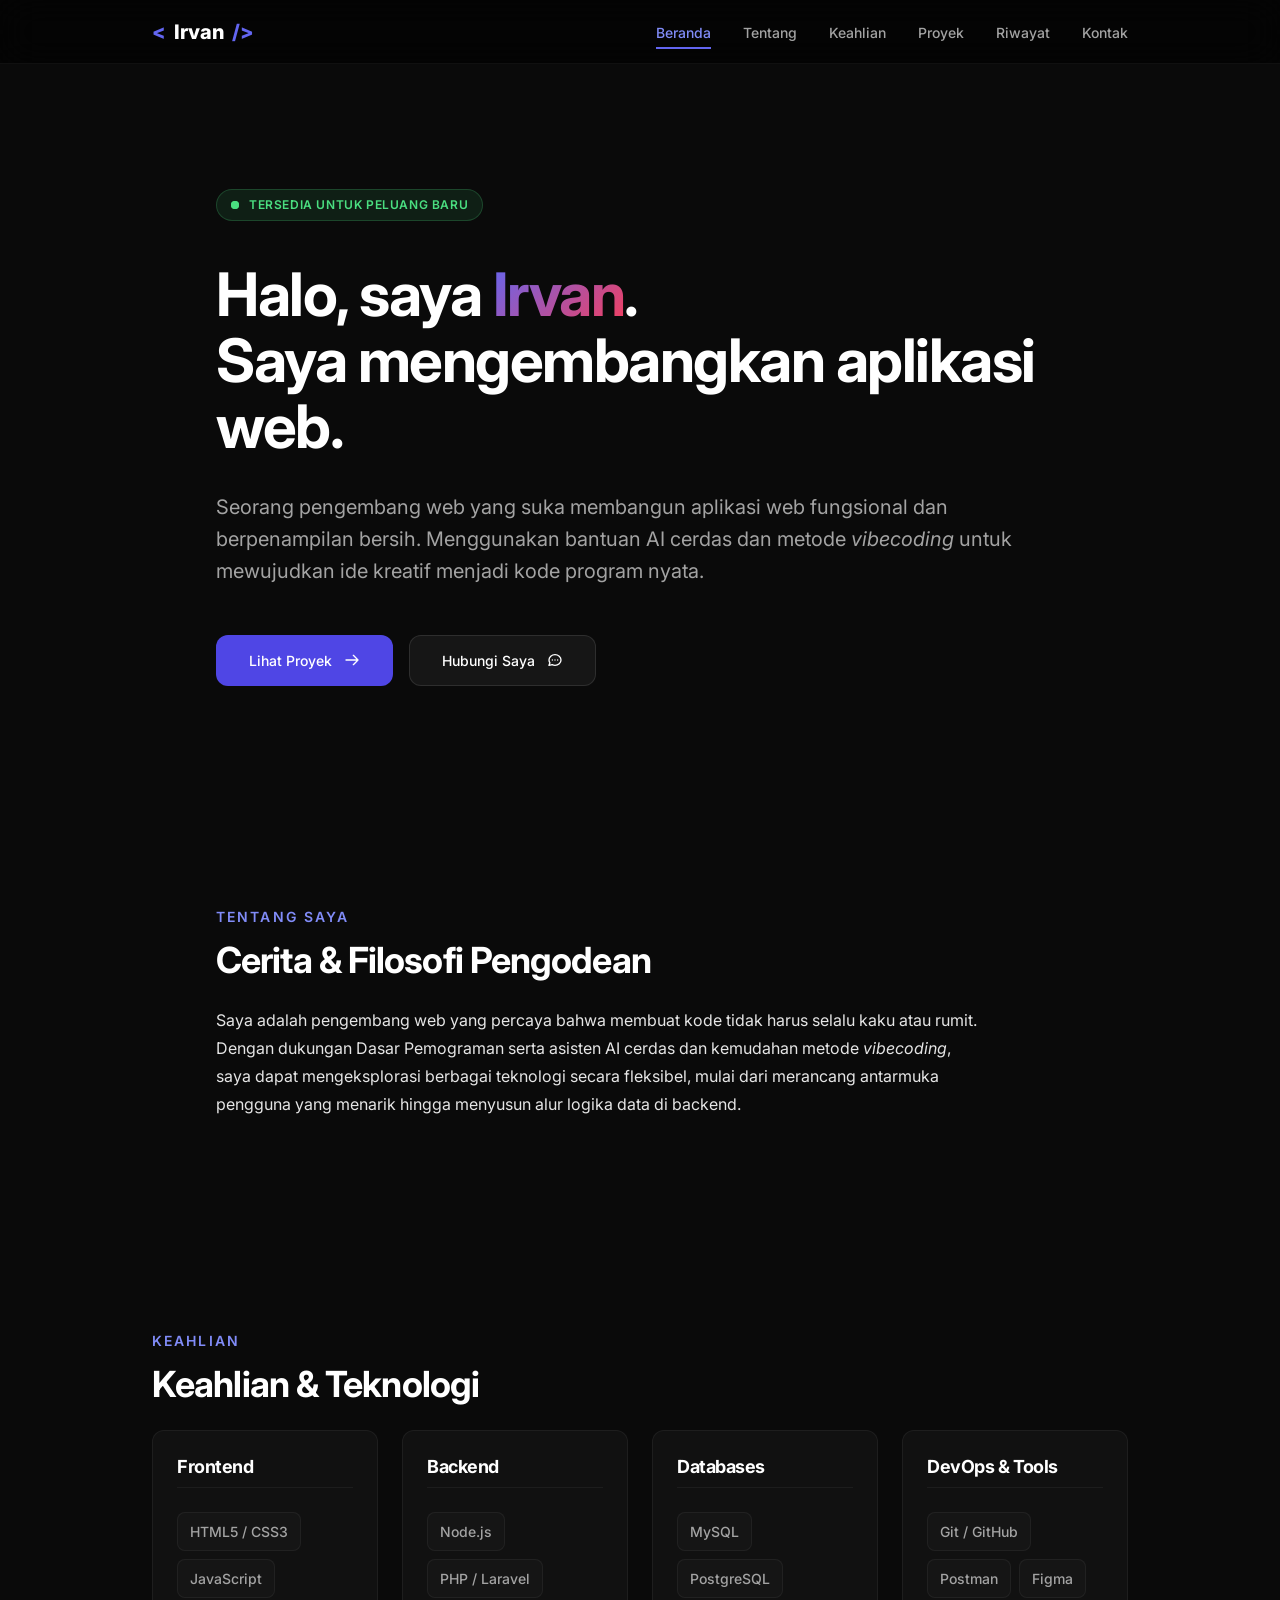
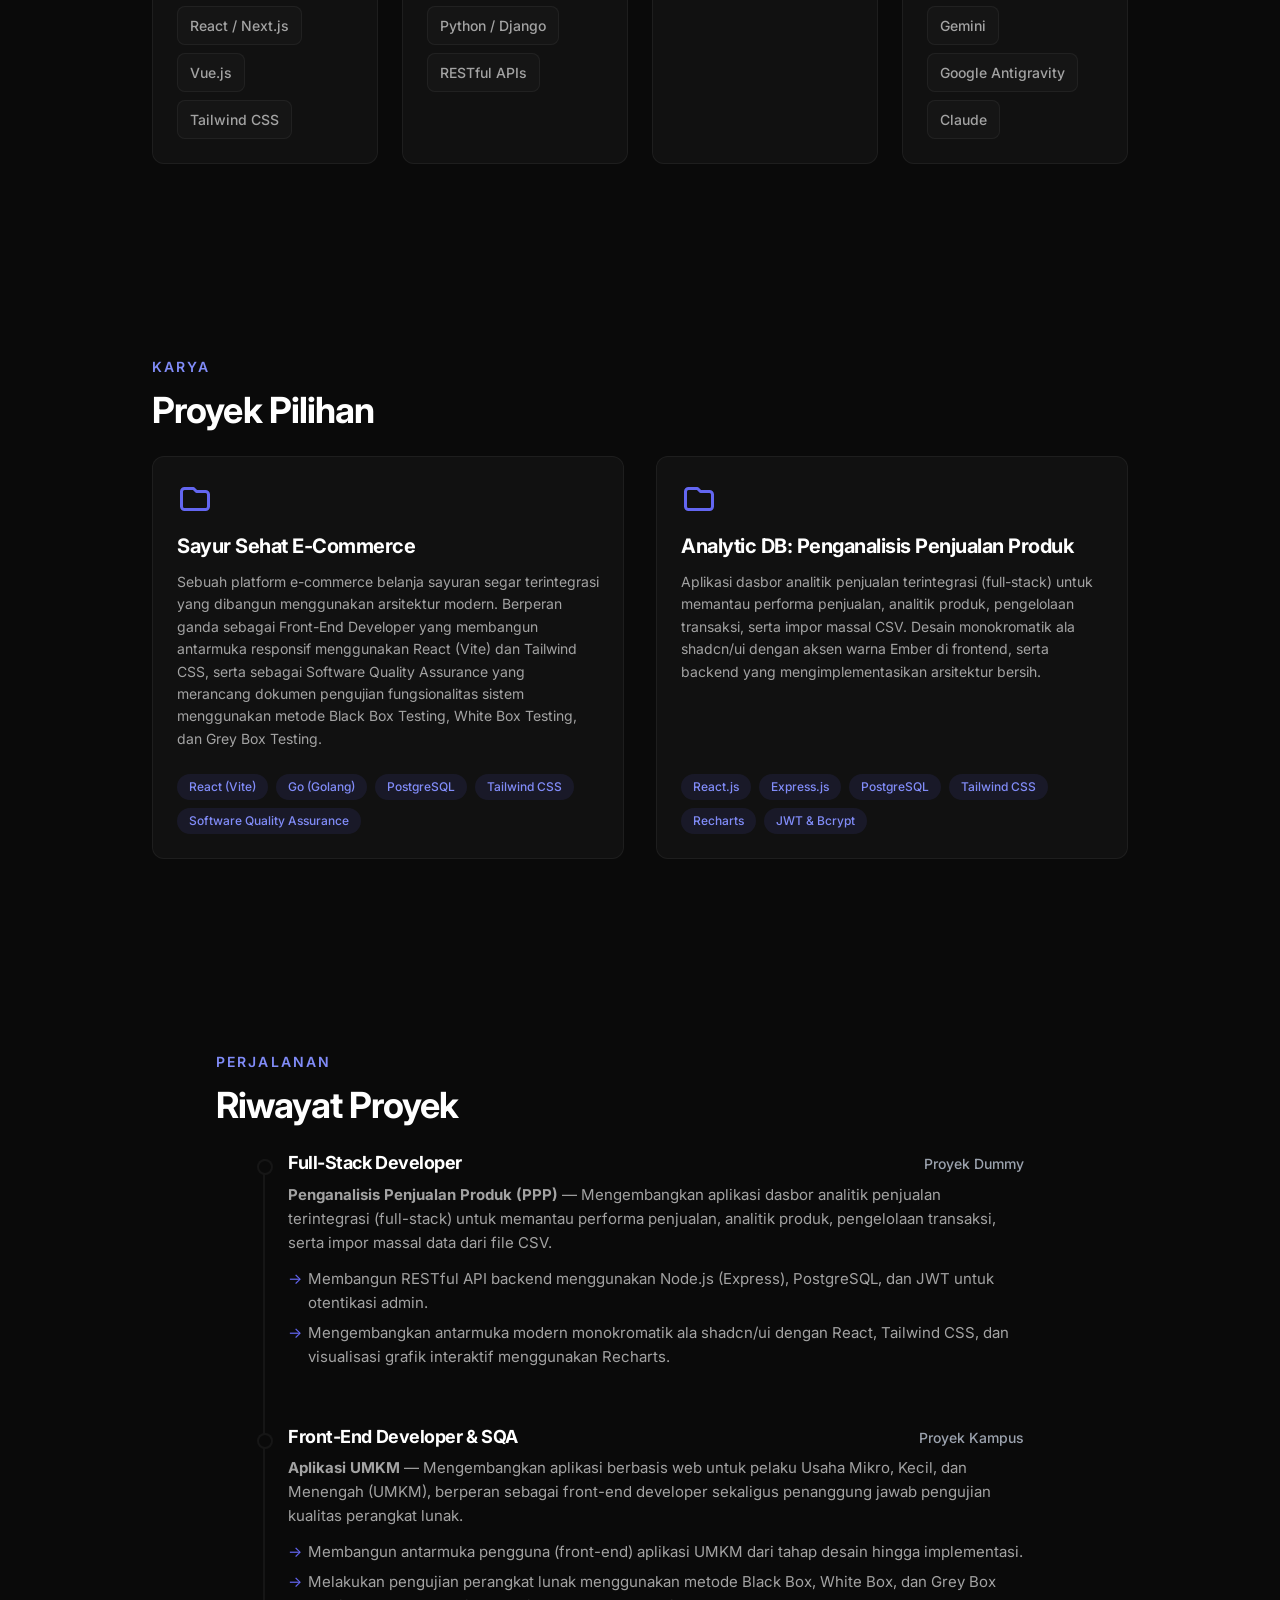
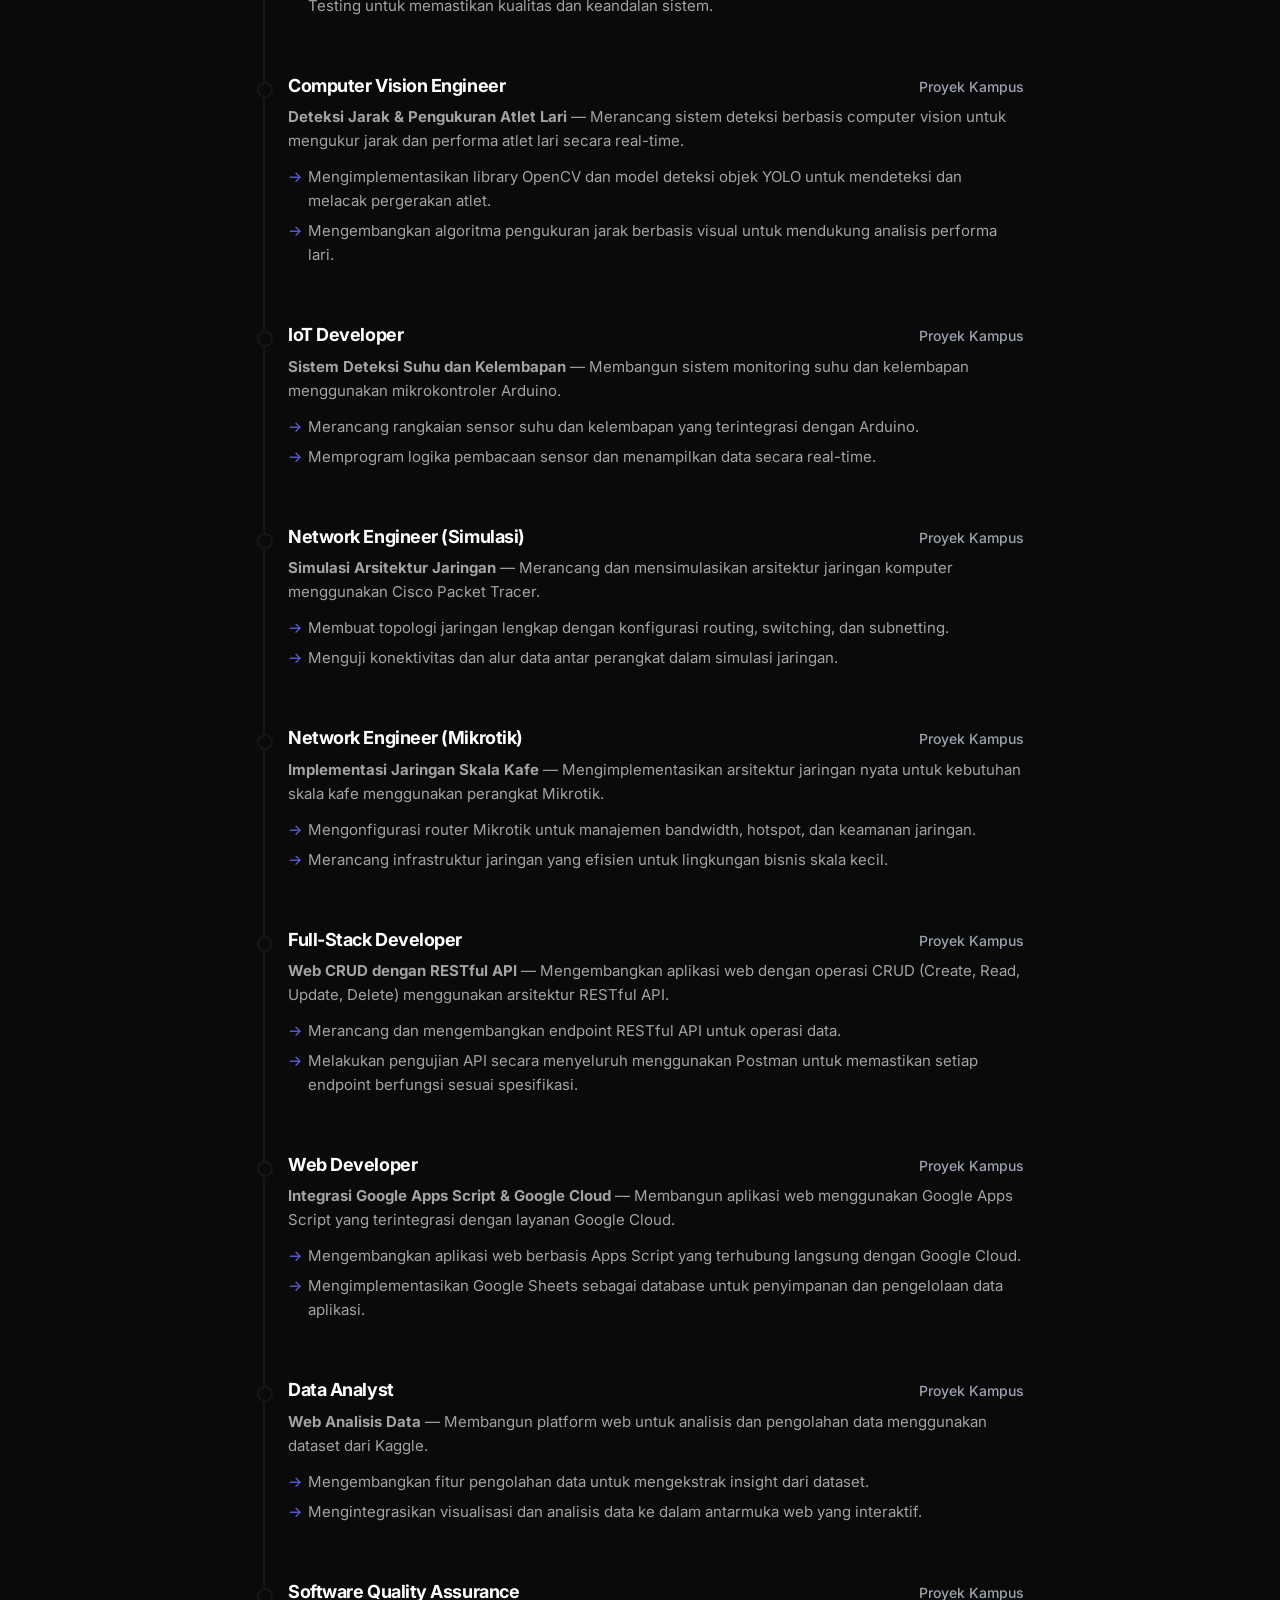
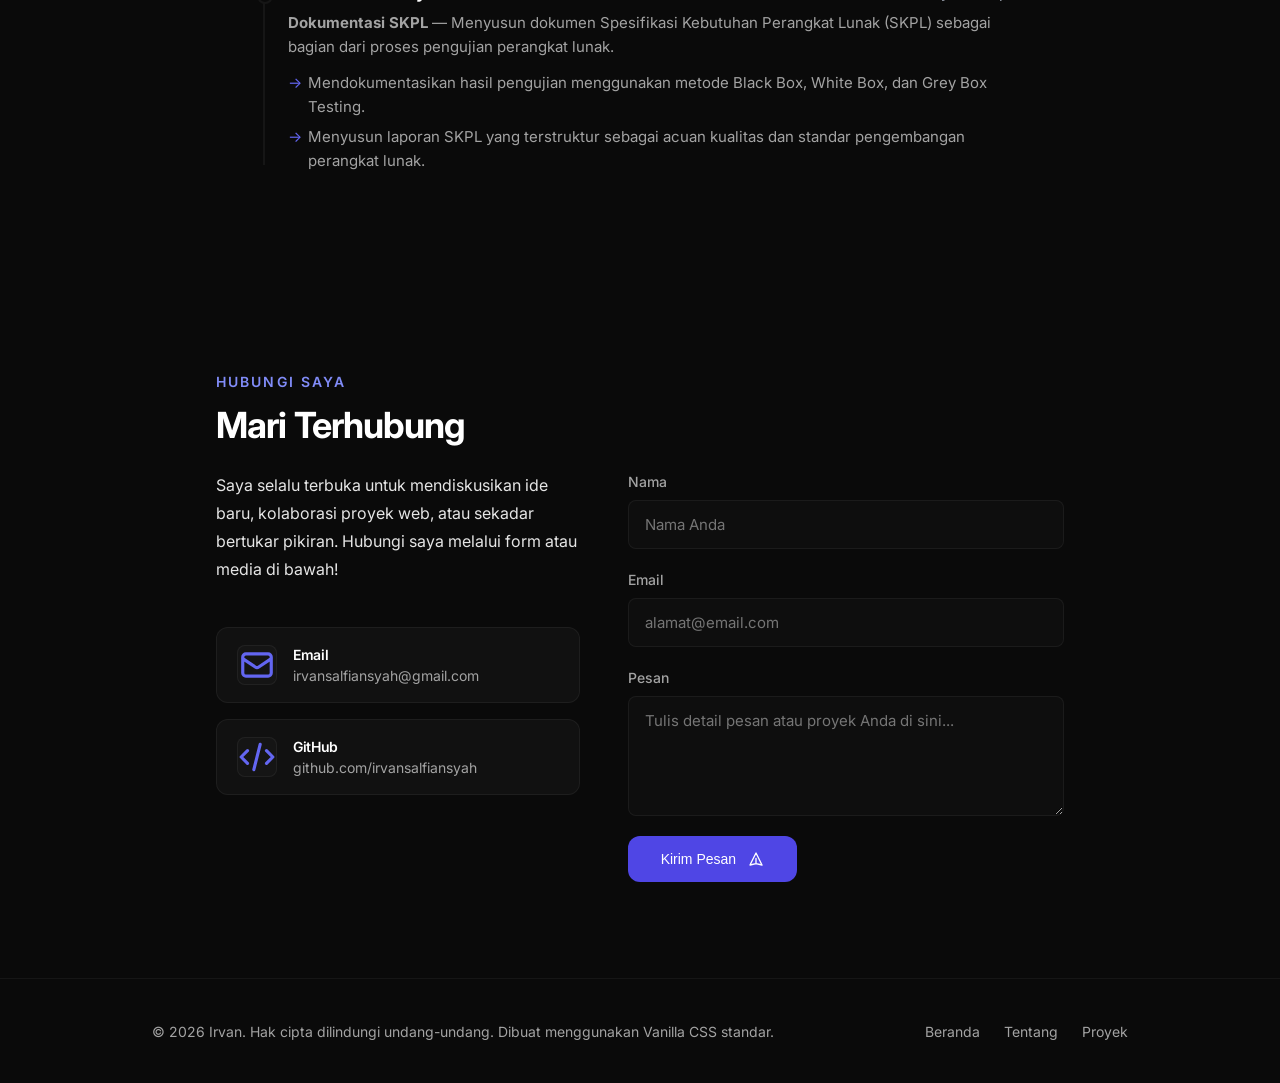
==== index.html @ 1f4003e5 "initial commit: Portofolio Web" ====
<!DOCTYPE html>
<html lang="id">

<head>
  <meta charset="UTF-8">
  <meta name="viewport" content="width=device-width, initial-scale=1.0">
  <meta name="description"
    content="Portofolio profesional Irvan, seorang pengembang web yang fokus membangun aplikasi web fungsional menggunakan asisten AI dan metode vibecoding.">
  <title>Irvan | Web Developer Portfolio</title>
  <link rel="stylesheet" href="style.css">
</head>

<body>

  <!-- Skip Link for Accessibility -->
  <a href="#main-content" class="skip-link">Skip to main content</a>

  <!-- Scroll Progress Indicator -->
  <div class="scroll-progress-container" aria-hidden="true">
    <div class="scroll-progress-bar" id="scroll-progress"></div>
  </div>

  <!-- Navigation Header -->
  <header>
    <nav class="nav-container">
      <a href="#hero" class="logo" aria-label="Irvan Portfolio Home">
        <span>&lt;</span>Irvan<span>/&gt;</span>
      </a>
      <button class="menu-toggle" id="menu-toggle" aria-label="Toggle menu" aria-expanded="false"
        aria-controls="nav-links">
        <svg viewBox="0 0 24 24" fill="none" stroke="currentColor">
          <path stroke-linecap="round" stroke-linejoin="round" stroke-width="2" d="M4 6h16M4 12h16M4 18h16" />
        </svg>
      </button>
      <ul class="nav-links" id="nav-links">
        <li><a href="#hero" class="active">Beranda</a></li>
        <li><a href="#about">Tentang</a></li>
        <li><a href="#skills">Keahlian</a></li>
        <li><a href="#projects">Proyek</a></li>
        <li><a href="#experience">Riwayat</a></li>
        <li><a href="#contact">Kontak</a></li>
      </ul>
    </nav>
  </header>

  <!-- Main Content Area -->
  <main id="main-content">

    <!-- Hero Section -->
    <section id="hero" class="container max-w-4xl">
      <div class="hero-content">
        <div class="status-badge" aria-label="Status: Tersedia Berkolaborasi">
          <span class="status-dot-container">
            <span class="status-dot-ping"></span>
            <span class="status-dot"></span>
          </span>
          Tersedia untuk peluang baru
        </div>
        <h1 class="hero-title">
          Halo, saya <span class="text-gradient">Irvan</span>.<br>Saya mengembangkan aplikasi web.
        </h1>
        <p class="lead">
          Seorang pengembang web yang suka membangun aplikasi web fungsional dan berpenampilan bersih. Menggunakan
          bantuan AI cerdas dan metode <em>vibecoding</em> untuk mewujudkan ide kreatif menjadi kode program nyata.
        </p>
        <div class="hero-actions">
          <a href="#projects" class="btn btn-primary">
            Lihat Proyek
            <svg viewBox="0 0 24 24" fill="none" stroke="currentColor">
              <path stroke-linecap="round" stroke-linejoin="round" stroke-width="2" d="M14 5l7 7m0 0l-7 7m7-7H3" />
            </svg>
          </a>
          <a href="#contact" class="btn btn-secondary">
            Hubungi Saya
            <svg viewBox="0 0 24 24" fill="none" stroke="currentColor">
              <path stroke-linecap="round" stroke-linejoin="round" stroke-width="2"
                d="M8 12h.01M12 12h.01M16 12h.01M21 12c0 4.418-4.03 8-9 8a9.863 9.863 0 01-4.255-.949L3 20l1.395-3.72C3.512 15.042 3 13.574 3 12c0-4.418 4.03-8 9-8s9 3.582 9 8z" />
            </svg>
          </a>
        </div>
      </div>
    </section>

    <!-- About Section -->
    <section id="about" class="container max-w-4xl">
      <span class="section-label">Tentang Saya</span>
      <h2>Cerita & Filosofi Pengodean</h2>
      <div class="about-text max-w-3xl">
        <p class="body-text">
          Saya adalah pengembang web yang percaya bahwa membuat kode tidak harus selalu kaku atau rumit. Dengan dukungan
          Dasar Pemograman serta asisten AI cerdas dan kemudahan metode <em>vibecoding</em>, saya dapat mengeksplorasi
          berbagai teknologi
          secara fleksibel, mulai dari merancang antarmuka pengguna yang menarik hingga menyusun alur logika data di
          backend.
        </p>
      </div>
    </section>

    <!-- Skills Section -->
    <section id="skills" class="container max-w-5xl">
      <span class="section-label">Keahlian</span>
      <h2>Keahlian & Teknologi</h2>
      <div class="grid-4">

        <!-- Frontend -->
        <div class="card skill-category">
          <h3>Frontend</h3>
          <div class="skill-list">
            <span class="skill-tag">HTML5 / CSS3</span>
            <span class="skill-tag">JavaScript</span>
            <span class="skill-tag">React / Next.js</span>
            <span class="skill-tag">Vue.js</span>
            <span class="skill-tag">Tailwind CSS</span>
          </div>
        </div>

        <!-- Backend -->
        <div class="card skill-category">
          <h3>Backend</h3>
          <div class="skill-list">
            <span class="skill-tag">Node.js</span>
            <span class="skill-tag">PHP / Laravel</span>
            <span class="skill-tag">Python / Django</span>
            <span class="skill-tag">RESTful APIs</span>
          </div>
        </div>

        <!-- Databases & Services -->
        <div class="card skill-category">
          <h3>Databases</h3>
          <div class="skill-list">
            <span class="skill-tag">MySQL</span>
            <span class="skill-tag">PostgreSQL</span>
          </div>
        </div>

        <!-- Workflow & Infrastructure -->
        <div class="card skill-category">
          <h3>DevOps & Tools</h3>
          <div class="skill-list">
            <span class="skill-tag">Git / GitHub</span>
            <span class="skill-tag">Postman</span>
            <span class="skill-tag">Figma</span>
            <span class="skill-tag">Gemini</span>
            <span class="skill-tag">Google Antigravity</span>
            <span class="skill-tag">Claude</span>
          </div>
        </div>

      </div>
    </section>

    <!-- Projects Section -->
    <section id="projects" class="container max-w-5xl">
      <span class="section-label">Karya</span>
      <h2>Proyek Pilihan</h2>
      <div class="grid-2">

        <!-- Project 1 -->
        <div class="card project-card">
          <div>
            <div class="project-header">
              <svg class="project-folder" viewBox="0 0 24 24" fill="none" stroke="currentColor">
                <path stroke-linecap="round" stroke-linejoin="round" stroke-width="2"
                  d="M3 7v10a2 2 0 002 2h14a2 2 0 002-2V9a2 2 0 00-2-2h-6l-2-2H5a2 2 0 00-2 2z" />
              </svg>
              <div class="project-links">
                <a href="https://github.com" target="_blank" rel="noopener noreferrer"
                  aria-label="Sayur Sehat GitHub Repository" class="project-link-icon">
                  <svg viewBox="0 0 24 24" fill="none" stroke="currentColor">
                    <path stroke-linecap="round" stroke-linejoin="round" stroke-width="2"
                      d="M10 20l4-16m4 4l4 4-4 4M6 16l-4-4 4-4" />
                  </svg>
                </a>
              </div>
            </div>
            <h3 class="project-title">Sayur Sehat E-Commerce</h3>
            <p class="project-desc">
              Sebuah platform e-commerce belanja sayuran segar terintegrasi yang dibangun menggunakan arsitektur modern.
              Berperan ganda sebagai Front-End Developer yang membangun antarmuka responsif menggunakan React (Vite) dan
              Tailwind CSS, serta sebagai Software Quality Assurance yang merancang dokumen pengujian
              fungsionalitas sistem menggunakan metode Black Box Testing, White Box Testing, dan Grey Box Testing.
            </p>
          </div>
          <div class="project-tags">
            <span class="tag">React (Vite)</span>
            <span class="tag">Go (Golang)</span>
            <span class="tag">PostgreSQL</span>
            <span class="tag">Tailwind CSS</span>
            <span class="tag">Software Quality Assurance</span>
          </div>
        </div>

        <!-- Project 2 -->
        <div class="card project-card">
          <div>
            <div class="project-header">
              <svg class="project-folder" viewBox="0 0 24 24" fill="none" stroke="currentColor">
                <path stroke-linecap="round" stroke-linejoin="round" stroke-width="2"
                  d="M3 7v10a2 2 0 002 2h14a2 2 0 002-2V9a2 2 0 00-2-2h-6l-2-2H5a2 2 0 00-2 2z" />
              </svg>
              <div class="project-links">
                <a href="https://github.com" target="_blank" rel="noopener noreferrer"
                  aria-label="Penganalisis Penjualan Produk GitHub Repository" class="project-link-icon">
                  <svg viewBox="0 0 24 24" fill="none" stroke="currentColor">
                    <path stroke-linecap="round" stroke-linejoin="round" stroke-width="2"
                      d="M10 20l4-16m4 4l4 4-4 4M6 16l-4-4 4-4" />
                  </svg>
                </a>
              </div>
            </div>
            <h3 class="project-title">Analytic DB: Penganalisis Penjualan Produk</h3>
            <p class="project-desc">
              Aplikasi dasbor analitik penjualan terintegrasi (full-stack) untuk memantau performa penjualan, analitik
              produk, pengelolaan transaksi, serta impor massal CSV. Desain monokromatik ala shadcn/ui dengan aksen
              warna Ember di frontend, serta backend yang mengimplementasikan arsitektur bersih.
            </p>
          </div>
          <div class="project-tags">
            <span class="tag">React.js</span>
            <span class="tag">Express.js</span>
            <span class="tag">PostgreSQL</span>
            <span class="tag">Tailwind CSS</span>
            <span class="tag">Recharts</span>
            <span class="tag">JWT & Bcrypt</span>
          </div>
        </div>



      </div>
    </section>

    <!-- Experience Timeline Section -->
    <section id="experience" class="container max-w-4xl">
      <span class="section-label">Perjalanan</span>
      <h2>Riwayat Proyek</h2>
      <div class="timeline">

        <!-- Project: Penganalisis Penjualan Produk -->
        <div class="timeline-item">
          <div class="timeline-dot" aria-hidden="true"></div>
          <div class="timeline-header">
            <h3 class="timeline-role">Full-Stack Developer</h3>
            <span class="timeline-date">Proyek Dummy</span>
          </div>
          <div class="timeline-body">
            <p><strong>Penganalisis Penjualan Produk (PPP)</strong> — Mengembangkan aplikasi dasbor analitik penjualan
              terintegrasi (full-stack) untuk memantau performa penjualan, analitik produk, pengelolaan transaksi, serta
              impor massal data dari file CSV.</p>
            <ul>
              <li>Membangun RESTful API backend menggunakan Node.js (Express), PostgreSQL, dan JWT untuk otentikasi
                admin.</li>
              <li>Mengembangkan antarmuka modern monokromatik ala shadcn/ui dengan React, Tailwind CSS, dan visualisasi
                grafik interaktif menggunakan Recharts.</li>
            </ul>
          </div>
        </div>

        <!-- Project 1 -->
        <div class="timeline-item">
          <div class="timeline-dot" aria-hidden="true"></div>
          <div class="timeline-header">
            <h3 class="timeline-role">Front-End Developer & SQA</h3>
            <span class="timeline-date">Proyek Kampus</span>
          </div>
          <div class="timeline-body">
            <p><strong>Aplikasi UMKM</strong> — Mengembangkan aplikasi berbasis web untuk pelaku Usaha Mikro, Kecil, dan
              Menengah (UMKM), berperan sebagai front-end developer sekaligus penanggung jawab pengujian kualitas
              perangkat lunak.</p>
            <ul>
              <li>Membangun antarmuka pengguna (front-end) aplikasi UMKM dari tahap desain hingga implementasi.</li>
              <li>Melakukan pengujian perangkat lunak menggunakan metode Black Box, White Box, dan Grey Box Testing
                untuk memastikan kualitas dan keandalan sistem.</li>
            </ul>
          </div>
        </div>

        <!-- Project 2 -->
        <div class="timeline-item">
          <div class="timeline-dot" aria-hidden="true"></div>
          <div class="timeline-header">
            <h3 class="timeline-role">Computer Vision Engineer</h3>
            <span class="timeline-date">Proyek Kampus</span>
          </div>
          <div class="timeline-body">
            <p><strong>Deteksi Jarak & Pengukuran Atlet Lari</strong> — Merancang sistem deteksi berbasis computer
              vision untuk mengukur jarak dan performa atlet lari secara real-time.</p>
            <ul>
              <li>Mengimplementasikan library OpenCV dan model deteksi objek YOLO untuk mendeteksi dan melacak
                pergerakan atlet.</li>
              <li>Mengembangkan algoritma pengukuran jarak berbasis visual untuk mendukung analisis performa lari.</li>
            </ul>
          </div>
        </div>

        <!-- Project 3 -->
        <div class="timeline-item">
          <div class="timeline-dot" aria-hidden="true"></div>
          <div class="timeline-header">
            <h3 class="timeline-role">IoT Developer</h3>
            <span class="timeline-date">Proyek Kampus</span>
          </div>
          <div class="timeline-body">
            <p><strong>Sistem Deteksi Suhu dan Kelembapan</strong> — Membangun sistem monitoring suhu dan kelembapan
              menggunakan mikrokontroler Arduino.</p>
            <ul>
              <li>Merancang rangkaian sensor suhu dan kelembapan yang terintegrasi dengan Arduino.</li>
              <li>Memprogram logika pembacaan sensor dan menampilkan data secara real-time.</li>
            </ul>
          </div>
        </div>

        <!-- Project 4 -->
        <div class="timeline-item">
          <div class="timeline-dot" aria-hidden="true"></div>
          <div class="timeline-header">
            <h3 class="timeline-role">Network Engineer (Simulasi)</h3>
            <span class="timeline-date">Proyek Kampus</span>
          </div>
          <div class="timeline-body">
            <p><strong>Simulasi Arsitektur Jaringan</strong> — Merancang dan mensimulasikan arsitektur jaringan komputer
              menggunakan Cisco Packet Tracer.</p>
            <ul>
              <li>Membuat topologi jaringan lengkap dengan konfigurasi routing, switching, dan subnetting.</li>
              <li>Menguji konektivitas dan alur data antar perangkat dalam simulasi jaringan.</li>
            </ul>
          </div>
        </div>

        <!-- Project 5 -->
        <div class="timeline-item">
          <div class="timeline-dot" aria-hidden="true"></div>
          <div class="timeline-header">
            <h3 class="timeline-role">Network Engineer (Mikrotik)</h3>
            <span class="timeline-date">Proyek Kampus</span>
          </div>
          <div class="timeline-body">
            <p><strong>Implementasi Jaringan Skala Kafe</strong> — Mengimplementasikan arsitektur jaringan nyata untuk
              kebutuhan skala kafe menggunakan perangkat Mikrotik.</p>
            <ul>
              <li>Mengonfigurasi router Mikrotik untuk manajemen bandwidth, hotspot, dan keamanan jaringan.</li>
              <li>Merancang infrastruktur jaringan yang efisien untuk lingkungan bisnis skala kecil.</li>
            </ul>
          </div>
        </div>

        <!-- Project 6 -->
        <div class="timeline-item">
          <div class="timeline-dot" aria-hidden="true"></div>
          <div class="timeline-header">
            <h3 class="timeline-role">Full-Stack Developer</h3>
            <span class="timeline-date">Proyek Kampus</span>
          </div>
          <div class="timeline-body">
            <p><strong>Web CRUD dengan RESTful API</strong> — Mengembangkan aplikasi web dengan operasi CRUD (Create,
              Read, Update, Delete) menggunakan arsitektur RESTful API.</p>
            <ul>
              <li>Merancang dan mengembangkan endpoint RESTful API untuk operasi data.</li>
              <li>Melakukan pengujian API secara menyeluruh menggunakan Postman untuk memastikan setiap endpoint
                berfungsi sesuai spesifikasi.</li>
            </ul>
          </div>
        </div>

        <!-- Project 7 -->
        <div class="timeline-item">
          <div class="timeline-dot" aria-hidden="true"></div>
          <div class="timeline-header">
            <h3 class="timeline-role">Web Developer</h3>
            <span class="timeline-date">Proyek Kampus</span>
          </div>
          <div class="timeline-body">
            <p><strong>Integrasi Google Apps Script & Google Cloud</strong> — Membangun aplikasi web menggunakan Google
              Apps Script yang terintegrasi dengan layanan Google Cloud.</p>
            <ul>
              <li>Mengembangkan aplikasi web berbasis Apps Script yang terhubung langsung dengan Google Cloud.</li>
              <li>Mengimplementasikan Google Sheets sebagai database untuk penyimpanan dan pengelolaan data aplikasi.
              </li>
            </ul>
          </div>
        </div>

        <!-- Project 8 -->
        <div class="timeline-item">
          <div class="timeline-dot" aria-hidden="true"></div>
          <div class="timeline-header">
            <h3 class="timeline-role">Data Analyst</h3>
            <span class="timeline-date">Proyek Kampus</span>
          </div>
          <div class="timeline-body">
            <p><strong>Web Analisis Data</strong> — Membangun platform web untuk analisis dan pengolahan data
              menggunakan dataset dari Kaggle.</p>
            <ul>
              <li>Mengembangkan fitur pengolahan data untuk mengekstrak insight dari dataset.</li>
              <li>Mengintegrasikan visualisasi dan analisis data ke dalam antarmuka web yang interaktif.</li>
            </ul>
          </div>
        </div>

        <!-- Project 9 -->
        <div class="timeline-item">
          <div class="timeline-dot" aria-hidden="true"></div>
          <div class="timeline-header">
            <h3 class="timeline-role">Software Quality Assurance</h3>
            <span class="timeline-date">Proyek Kampus</span>
          </div>
          <div class="timeline-body">
            <p><strong>Dokumentasi SKPL</strong> — Menyusun dokumen Spesifikasi Kebutuhan Perangkat Lunak (SKPL) sebagai
              bagian dari proses pengujian perangkat lunak.</p>
            <ul>
              <li>Mendokumentasikan hasil pengujian menggunakan metode Black Box, White Box, dan Grey Box Testing.</li>
              <li>Menyusun laporan SKPL yang terstruktur sebagai acuan kualitas dan standar pengembangan perangkat
                lunak.</li>
            </ul>
          </div>
        </div>

      </div>
    </section>

    <!-- Contact Section -->
    <section id="contact" class="container max-w-4xl">
      <span class="section-label">Hubungi Saya</span>
      <h2>Mari Terhubung</h2>
      <div class="contact-container">

        <div class="contact-info">
          <p class="body-text">
            Saya selalu terbuka untuk mendiskusikan ide baru, kolaborasi proyek web, atau sekadar bertukar pikiran.
            Hubungi saya melalui form atau media di bawah!
          </p>
          <div class="contact-methods">

            <a href="mailto:irvan@example.com" class="contact-method-card">
              <div class="contact-icon-wrapper">
                <svg viewBox="0 0 24 24" fill="none" stroke="currentColor">
                  <path stroke-linecap="round" stroke-linejoin="round" stroke-width="2"
                    d="M3 8l7.89 5.26a2 2 0 002.22 0L21 8M5 19h14a2 2 0 002-2V7a2 2 0 00-2-2H5a2 2 0 00-2 2v10a2 2 0 002 2z" />
                </svg>
              </div>
              <div class="contact-method-text">
                <h4>Email</h4>
                <p>irvansalfiansyah@gmail.com</p>
              </div>
            </a>

            <a href="https://github.com/irvansalfiansyah" target="_blank" rel="noopener noreferrer"
              class="contact-method-card">
              <div class="contact-icon-wrapper">
                <svg viewBox="0 0 24 24" fill="none" stroke="currentColor">
                  <path stroke-linecap="round" stroke-linejoin="round" stroke-width="2"
                    d="M10 20l4-16m4 4l4 4-4 4M6 16l-4-4 4-4" />
                </svg>
              </div>
              <div class="contact-method-text">
                <h4>GitHub</h4>
                <p>github.com/irvansalfiansyah</p>
              </div>
            </a>

          </div>
        </div>

        <form class="contact-form" id="contact-form" novalidate>
          <div class="form-group">
            <label for="form-name">Nama</label>
            <input type="text" id="form-name" name="name" class="form-control" placeholder="Nama Anda" required>
          </div>
          <div class="form-group">
            <label for="form-email">Email</label>
            <input type="email" id="form-email" name="email" class="form-control" placeholder="alamat@email.com"
              required>
          </div>
          <div class="form-group">
            <label for="form-message">Pesan</label>
            <textarea id="form-message" name="message" class="form-control"
              placeholder="Tulis detail pesan atau proyek Anda di sini..." required></textarea>
          </div>
          <button type="submit" class="btn btn-primary" style="width: fit-content;">
            Kirim Pesan
            <svg viewBox="0 0 24 24" fill="none" stroke="currentColor">
              <path stroke-linecap="round" stroke-linejoin="round" stroke-width="2"
                d="M12 19l9 2-9-18-9 18 9-2zm0 0v-8" />
            </svg>
          </button>
        </form>

      </div>
    </section>

  </main>

  <footer>
    <div class="footer-container">
      <div class="footer-text">&copy; 2026 Irvan. Hak cipta dilindungi undang-undang. Dibuat menggunakan Vanilla CSS
        standar.</div>
      <ul class="footer-links">
        <li><a href="#hero">Beranda</a></li>
        <li><a href="#about">Tentang</a></li>
        <li><a href="#projects">Proyek</a></li>
      </ul>
    </div>
  </footer>

  <!-- Toast Message Element -->
  <div class="toast" id="toast" role="alert" aria-live="assertive" aria-atomic="true">
    <svg class="toast-icon" viewBox="0 0 24 24" fill="none" stroke="currentColor">
      <path stroke-linecap="round" stroke-linejoin="round" stroke-width="2"
        d="M9 12l2 2 4-4m6 2a9 9 0 11-18 0 9 9 0 0118 0z" />
    </svg>
    <span id="toast-message">Message sent successfully!</span>
  </div>

  <script src="script.js"></script>
</body>

</html>
---- style.css ----
@import url('https://fonts.googleapis.com/css2?family=Inter:wght@300;400;500;600;700;800&display=swap');

/* --- Core Design System & Variables --- */
:root {
  --bg-page: #0a0a0a;
  --bg-card: rgba(255, 255, 255, 0.03);
  --bg-card-hover: rgba(99, 102, 241, 0.03);
  --border-subtle: rgba(255, 255, 255, 0.05);
  --border-hover: rgba(99, 102, 241, 0.2);
  --border-hover-strong: rgba(99, 102, 241, 0.3);
  --accent-primary: #6366f1;
  --accent-hover: #818cf8;
  --accent-glow: rgba(99, 102, 241, 0.15);
  
  --text-heading: #ffffff;
  --text-body: #e5e5e5;
  --text-secondary: #a3a3a3;
  --text-metadata: #9ca3af;
  --text-success: #4ade80;
  
  --font-sans: 'Inter', -apple-system, BlinkMacSystemFont, 'Segoe UI', Roboto, Oxygen, Ubuntu, Cantarell, sans-serif;
}

/* --- Base Resets & Defaults --- */
*, *::before, *::after {
  box-sizing: border-box;
  margin: 0;
  padding: 0;
}

html {
  font-family: var(--font-sans);
  background-color: var(--bg-page);
  color: var(--text-body);
  scroll-behavior: smooth;
  -webkit-font-smoothing: antialiased;
  -moz-osx-font-smoothing: grayscale;
}

body {
  line-height: 1.5;
  overflow-x: hidden;
}

/* --- Accessibility --- */
.skip-link {
  position: absolute;
  top: -100px;
  left: 20px;
  background-color: var(--accent-primary);
  color: var(--text-heading);
  padding: 12px 24px;
  border-radius: 0 0 8px 8px;
  font-weight: 500;
  text-decoration: none;
  z-index: 9999;
  transition: top 0.2s ease;
}

.skip-link:focus {
  top: 0;
  outline: 2px solid var(--accent-hover);
  outline-offset: 2px;
}

*:focus-visible {
  outline: 2px solid var(--accent-hover);
  outline-offset: 2px;
}

/* --- Scroll Progress Bar --- */
.scroll-progress-container {
  position: fixed;
  top: 0;
  left: 0;
  width: 100%;
  height: 3px;
  z-index: 1100;
  background: transparent;
}

.scroll-progress-bar {
  height: 100%;
  width: 0%;
  background: linear-gradient(90deg, #6366f1 0%, #a855f7 100%);
  transition: width 0.1s ease-out;
}

/* --- Scrollbar Customization --- */
::-webkit-scrollbar {
  width: 8px;
}

::-webkit-scrollbar-track {
  background: var(--bg-page);
}

::-webkit-scrollbar-thumb {
  background: rgba(255, 255, 255, 0.1);
  border-radius: 4px;
}

::-webkit-scrollbar-thumb:hover {
  background: rgba(99, 102, 241, 0.4);
}

/* --- Typography Utilities --- */
h1, h2, h3, h4 {
  color: var(--text-heading);
  font-weight: 700;
  letter-spacing: -0.025em;
}

h1 {
  font-size: clamp(2.5rem, 5vw, 3.75rem); /* text-4xl to text-6xl responsive */
  line-height: 1.1;
}

h2 {
  font-size: clamp(1.875rem, 4vw, 2.25rem); /* text-3xl to text-4xl */
  line-height: 1.2;
  margin-bottom: 1.5rem;
}

h3 {
  font-size: 1.5rem; /* text-2xl */
  line-height: 1.3;
}

.section-label {
  font-size: 0.875rem; /* text-sm */
  font-weight: 600;
  text-transform: uppercase;
  letter-spacing: 0.15em; /* tracking-widest */
  color: var(--accent-hover);
  margin-bottom: 0.75rem;
  display: block;
}

.text-gradient {
  background: linear-gradient(135deg, #6366f1 0%, #f43f5e 100%);
  -webkit-background-clip: text;
  -webkit-text-fill-color: transparent;
  background-clip: text;
  display: inline-block;
}

.lead {
  font-size: clamp(1.125rem, 2vw, 1.25rem);
  color: var(--text-secondary);
  line-height: 1.6;
}

p.body-text {
  line-height: 1.75;
  color: var(--text-body);
  margin-bottom: 1.25rem;
}

/* --- Layout & Grids --- */
.container {
  width: 100%;
  margin-left: auto;
  margin-right: auto;
  padding-left: 1.5rem; /* px-6 */
  padding-right: 1.5rem;
}

.max-w-3xl { max-width: 48rem; }
.max-w-4xl { max-width: 56rem; }
.max-w-5xl { max-width: 64rem; }

section {
  padding-top: 6rem; /* py-24 */
  padding-bottom: 6rem;
}

.grid-2 {
  display: grid;
  grid-template-columns: 1fr;
  gap: 2rem; /* gap-8 */
}

.grid-3 {
  display: grid;
  grid-template-columns: 1fr;
  gap: 1.5rem;
}

.grid-4 {
  display: grid;
  grid-template-columns: repeat(2, 1fr);
  gap: 1.5rem; /* gap-6 */
}

@media (min-width: 768px) {
  .grid-2 {
    grid-template-columns: repeat(2, 1fr);
  }
  .grid-3 {
    grid-template-columns: repeat(3, 1fr);
  }
  .grid-4 {
    grid-template-columns: repeat(4, 1fr);
  }
}

/* --- Header / Navigation --- */
header {
  position: fixed;
  top: 0;
  left: 0;
  width: 100%;
  height: 4rem; /* h-16 */
  background-color: rgba(0, 0, 0, 0.6);
  backdrop-filter: blur(20px);
  -webkit-backdrop-filter: blur(20px);
  border-bottom: 1px solid var(--border-subtle);
  z-index: 1000;
  transition: background-color 0.3s ease;
}

.nav-container {
  display: flex;
  justify-content: space-between;
  align-items: center;
  height: 100%;
  max-width: 64rem;
  margin: 0 auto;
  padding: 0 1.5rem;
}

.logo {
  font-size: 1.25rem;
  font-weight: 800;
  color: var(--text-heading);
  text-decoration: none;
  display: flex;
  align-items: center;
  gap: 0.5rem;
}

.logo span {
  color: var(--accent-primary);
}

.nav-links {
  display: flex;
  align-items: center;
  gap: 2rem;
  list-style: none;
}

.nav-links a {
  text-decoration: none;
  font-size: 0.875rem;
  font-weight: 500;
  color: var(--text-secondary);
  transition: color 0.3s ease;
  position: relative;
  padding: 0.5rem 0;
}

.nav-links a:hover,
.nav-links a.active {
  color: var(--accent-hover);
}

.nav-links a::after {
  content: '';
  position: absolute;
  bottom: 0;
  left: 0;
  width: 100%;
  height: 2px;
  background-color: var(--accent-primary);
  transform: scaleX(0);
  transform-origin: right;
  transition: transform 0.3s ease;
}

.nav-links a:hover::after,
.nav-links a.active::after {
  transform: scaleX(1);
  transform-origin: left;
}

/* Mobile Menu Toggle */
.menu-toggle {
  display: none;
  background: none;
  border: none;
  cursor: pointer;
  padding: 0.5rem;
  z-index: 1010;
}

.menu-toggle svg {
  width: 24px;
  height: 24px;
  fill: none;
  stroke: var(--text-heading);
  stroke-width: 2;
  stroke-linecap: round;
}

@media (max-width: 767px) {
  .menu-toggle {
    display: block;
  }

  .nav-links {
    position: fixed;
    top: 4rem;
    left: 0;
    width: 100%;
    height: calc(100vh - 4rem);
    background-color: rgba(10, 10, 10, 0.98);
    backdrop-filter: blur(20px);
    border-top: 1px solid var(--border-subtle);
    flex-direction: column;
    padding: 3rem 2rem;
    gap: 2.5rem;
    transform: translateY(-100%);
    opacity: 0;
    transition: transform 0.4s cubic-bezier(0.16, 1, 0.3, 1), opacity 0.3s ease;
    pointer-events: none;
  }

  .nav-links.open {
    transform: translateY(0);
    opacity: 1;
    pointer-events: auto;
  }

  .nav-links a {
    font-size: 1.25rem;
  }
}

/* --- Recurring Components --- */

/* Buttons */
.btn {
  display: inline-flex;
  align-items: center;
  justify-content: center;
  gap: 0.75rem; /* gap-3 */
  font-size: 0.875rem; /* text-sm */
  font-weight: 500; /* font-medium */
  text-decoration: none;
  border-radius: 0.75rem; /* rounded-xl */
  padding: 0.875rem 2rem; /* py-3.5 px-8 */
  cursor: pointer;
  transition: background-color 0.3s ease, border-color 0.3s ease, color 0.3s ease, transform 0.2s ease;
  border: 1px solid transparent;
}

.btn:active {
  transform: scale(0.98);
}

.btn-primary {
  background-color: #4f46e5; /* bg-indigo-600 */
  color: var(--text-heading);
}

.btn-primary:hover {
  background-color: var(--accent-primary); /* hover:bg-indigo-500 */
  box-shadow: 0 0 20px var(--accent-glow);
}

.btn-secondary {
  background-color: rgba(255, 255, 255, 0.05); /* bg-white/5 */
  border-color: rgba(255, 255, 255, 0.1); /* border-white/10 */
  color: var(--text-heading);
}

.btn-secondary:hover {
  background-color: rgba(255, 255, 255, 0.1); /* hover:bg-white/10 */
  border-color: rgba(255, 255, 255, 0.2);
}

.btn svg, .inline-link svg {
  flex-shrink: 0;
  width: 1rem; /* h-4 */
  height: 1rem; /* w-4 */
  stroke-width: 2;
  transition: transform 0.3s ease;
}

.btn:hover svg {
  transform: translateX(3px);
}

/* Cards */
.card {
  border-radius: 0.75rem; /* rounded-xl */
  border: 1px solid var(--border-subtle); /* border-white/5 */
  background-color: var(--bg-card); /* bg-white/[0.03] */
  padding: 1.5rem; /* p-6 */
  transition: border-color 0.3s ease, background-color 0.3s ease, transform 0.3s cubic-bezier(0.16, 1, 0.3, 1), box-shadow 0.3s ease;
  position: relative;
  overflow: hidden;
}

.card:hover {
  border-color: var(--border-hover); /* hover:border-indigo-500/20 */
  background-color: var(--bg-card-hover); /* hover:bg-indigo-500/[0.03] */
  transform: translateY(-4px);
  box-shadow: 0 12px 30px rgba(0, 0, 0, 0.4), 0 0 1px 1px var(--border-hover);
}

/* Tag / Badge */
.tag {
  display: inline-flex;
  align-items: center;
  justify-content: center;
  border-radius: 9999px; /* rounded-full */
  background-color: rgba(99, 102, 241, 0.1); /* bg-indigo-500/10 */
  color: var(--accent-hover); /* text-indigo-400 */
  font-size: 0.75rem; /* text-xs */
  font-weight: 500;
  padding: 0.25rem 0.75rem; /* py-1 px-3 */
}

/* Status Indicator Dot */
.status-badge {
  display: inline-flex;
  align-items: center;
  gap: 0.625rem;
  background-color: rgba(74, 222, 128, 0.1); /* green/10 */
  border: 1px solid rgba(74, 222, 128, 0.2);
  color: var(--text-success);
  font-size: 0.75rem;
  font-weight: 600;
  padding: 0.375rem 0.875rem;
  border-radius: 9999px;
  letter-spacing: 0.05em;
  text-transform: uppercase;
}

.status-dot-container {
  position: relative;
  display: inline-flex;
  width: 8px;
  height: 8px;
}

.status-dot {
  display: inline-block;
  width: 8px;
  height: 8px;
  border-radius: 50%;
  background-color: var(--text-success);
}

.status-dot-ping {
  position: absolute;
  top: 0;
  left: 0;
  width: 8px;
  height: 8px;
  border-radius: 50%;
  background-color: var(--text-success);
  animation: ping 1.5s cubic-bezier(0, 0, 0.2, 1) infinite;
}

@keyframes ping {
  75%, 100% {
    transform: scale(2.5);
    opacity: 0;
  }
}

/* --- Hero Section --- */
#hero {
  padding-top: 10rem;
  padding-bottom: 6rem;
  min-height: 90vh;
  display: flex;
  flex-direction: column;
  justify-content: center;
}

.hero-content {
  display: flex;
  flex-direction: column;
  align-items: flex-start;
  gap: 1.5rem;
}

.hero-title {
  margin-top: 1rem;
  margin-bottom: 0.5rem;
}

.hero-actions {
  display: flex;
  flex-wrap: wrap;
  gap: 1rem;
  margin-top: 1.5rem;
}

/* --- About Section --- */
.about-grid {
  display: grid;
  grid-template-columns: 1fr;
  gap: 3rem;
  align-items: start;
}

@media (min-width: 768px) {
  .about-grid {
    grid-template-columns: 1.2fr 0.8fr;
  }
}

.about-text {
  display: flex;
  flex-direction: column;
  gap: 1rem;
}

.stats-grid {
  display: grid;
  grid-template-columns: repeat(2, 1fr);
  gap: 1.25rem;
}

.stat-card {
  text-align: center;
  padding: 1.5rem 1rem;
}

.stat-number {
  font-size: 2.25rem;
  font-weight: 800;
  color: var(--text-heading);
  margin-bottom: 0.25rem;
  background: linear-gradient(135deg, #818cf8 0%, #6366f1 100%);
  -webkit-background-clip: text;
  -webkit-text-fill-color: transparent;
  background-clip: text;
}

.stat-label {
  font-size: 0.75rem;
  text-transform: uppercase;
  letter-spacing: 0.1em;
  color: var(--text-secondary);
  font-weight: 600;
}

/* --- Skills Section --- */
.skill-category {
  display: flex;
  flex-direction: column;
  gap: 1rem;
}

.skill-category h3 {
  font-size: 1.125rem;
  border-bottom: 1px solid var(--border-subtle);
  padding-bottom: 0.5rem;
  margin-bottom: 0.5rem;
  color: var(--text-heading);
}

.skill-list {
  display: flex;
  flex-wrap: wrap;
  gap: 0.5rem;
}

.skill-tag {
  background-color: rgba(255, 255, 255, 0.02);
  border: 1px solid var(--border-subtle);
  color: var(--text-secondary);
  border-radius: 8px;
  padding: 0.5rem 0.75rem;
  font-size: 0.875rem;
  font-weight: 500;
  transition: all 0.3s ease;
}

.skill-tag:hover {
  border-color: rgba(99, 102, 241, 0.3);
  color: var(--text-heading);
  background-color: rgba(99, 102, 241, 0.05);
  transform: translateY(-2px);
}

/* --- Projects Section --- */
.project-card {
  display: flex;
  flex-direction: column;
  justify-content: space-between;
  height: 100%;
}

.project-header {
  display: flex;
  justify-content: space-between;
  align-items: flex-start;
  margin-bottom: 1rem;
}

.project-folder {
  color: var(--accent-primary);
  width: 2.25rem;
  height: 2.25rem;
}

.project-links {
  display: flex;
  gap: 0.75rem;
}

.project-link-icon {
  color: var(--text-secondary);
  transition: color 0.3s ease, transform 0.3s ease;
  padding: 0.25rem;
  border-radius: 4px;
}

.project-link-icon:hover {
  color: var(--accent-hover);
  transform: scale(1.1);
  background-color: rgba(255, 255, 255, 0.05);
}

.project-title {
  font-size: 1.25rem;
  margin-bottom: 0.75rem;
  transition: color 0.3s ease;
}

.project-card:hover .project-title {
  color: var(--accent-hover);
}

.project-desc {
  font-size: 0.875rem;
  color: var(--text-secondary);
  line-height: 1.6;
  margin-bottom: 1.5rem;
  flex-grow: 1;
}

.project-tags {
  display: flex;
  flex-wrap: wrap;
  gap: 0.5rem;
}

/* --- Experience Section --- */
.timeline {
  position: relative;
  max-width: 48rem;
  margin: 0 auto;
  padding-left: 2rem;
}

.timeline::before {
  content: '';
  position: absolute;
  left: 7px;
  top: 0.5rem;
  bottom: 0.5rem;
  width: 2px;
  background-color: var(--border-subtle);
}

.timeline-item {
  position: relative;
  margin-bottom: 3.5rem;
}

.timeline-item:last-child {
  margin-bottom: 0;
}

.timeline-dot {
  position: absolute;
  left: -2rem;
  top: 0.5rem;
  width: 16px;
  height: 16px;
  border-radius: 50%;
  background-color: var(--bg-page);
  border: 2px solid var(--border-subtle);
  transform: translateX(1px);
  transition: border-color 0.3s ease, background-color 0.3s ease;
  z-index: 2;
}

.timeline-item:hover .timeline-dot {
  border-color: var(--accent-primary);
  background-color: var(--accent-primary);
  box-shadow: 0 0 10px var(--accent-primary);
}

.timeline-header {
  display: flex;
  flex-wrap: wrap;
  justify-content: space-between;
  align-items: baseline;
  gap: 0.5rem;
  margin-bottom: 0.5rem;
}

.timeline-role {
  font-size: 1.125rem;
  font-weight: 700;
  color: var(--text-heading);
}

.timeline-role span {
  color: var(--accent-primary);
  font-weight: 500;
}

.timeline-date {
  font-size: 0.875rem;
  color: var(--text-metadata);
  font-weight: 500;
}

.timeline-body {
  font-size: 0.9375rem;
  color: var(--text-secondary);
  line-height: 1.6;
}

.timeline-body ul {
  list-style: none;
  margin-top: 0.75rem;
}

.timeline-body li {
  position: relative;
  padding-left: 1.25rem;
  margin-bottom: 0.375rem;
}

.timeline-body li::before {
  content: '→';
  position: absolute;
  left: 0;
  color: var(--accent-primary);
}

/* --- Contact Section --- */
.contact-container {
  display: grid;
  grid-template-columns: 1fr;
  gap: 3rem;
  align-items: start;
}

@media (min-width: 768px) {
  .contact-container {
    grid-template-columns: 1fr 1.2fr;
  }
}

.contact-info {
  display: flex;
  flex-direction: column;
  gap: 1.5rem;
}

.contact-methods {
  display: flex;
  flex-direction: column;
  gap: 1rem;
}

.contact-method-card {
  display: flex;
  align-items: center;
  gap: 1rem;
  text-decoration: none;
  color: var(--text-secondary);
  border: 1px solid var(--border-subtle);
  background-color: var(--bg-card);
  padding: 1rem 1.25rem;
  border-radius: 12px;
  transition: all 0.3s ease;
}

.contact-method-card:hover {
  border-color: var(--border-hover);
  background-color: var(--bg-card-hover);
  color: var(--text-heading);
  transform: translateX(4px);
}

.contact-icon-wrapper {
  display: flex;
  align-items: center;
  justify-content: center;
  width: 2.5rem;
  height: 2.5rem;
  border-radius: 8px;
  background-color: rgba(255, 255, 255, 0.02);
  border: 1px solid var(--border-subtle);
  color: var(--accent-primary);
  transition: all 0.3s ease;
}

.contact-method-card:hover .contact-icon-wrapper {
  color: var(--text-heading);
  background-color: var(--accent-primary);
  border-color: var(--accent-primary);
}

.contact-method-text h4 {
  font-size: 0.875rem;
  font-weight: 600;
  color: var(--text-heading);
}

.contact-method-text p {
  font-size: 0.875rem;
  color: var(--text-secondary);
}

/* Contact Form */
.contact-form {
  display: flex;
  flex-direction: column;
  gap: 1.25rem;
}

.form-group {
  display: flex;
  flex-direction: column;
  gap: 0.5rem;
}

.form-group label {
  font-size: 0.875rem;
  font-weight: 500;
  color: var(--text-secondary);
}

.form-control {
  background-color: rgba(255, 255, 255, 0.02);
  border: 1px solid var(--border-subtle);
  border-radius: 8px;
  padding: 0.875rem 1rem;
  font-family: var(--font-sans);
  color: var(--text-heading);
  font-size: 0.9375rem;
  transition: all 0.3s ease;
  width: 100%;
}

.form-control:focus {
  outline: none;
  border-color: var(--accent-primary);
  background-color: rgba(255, 255, 255, 0.04);
  box-shadow: 0 0 15px rgba(99, 102, 241, 0.1);
}

textarea.form-control {
  resize: vertical;
  min-height: 120px;
}

/* Toast Notification */
.toast {
  position: fixed;
  bottom: 20px;
  right: 20px;
  background-color: #1e1b4b; /* dark indigo */
  border: 1px solid var(--accent-primary);
  color: var(--text-heading);
  padding: 1rem 1.5rem;
  border-radius: 12px;
  box-shadow: 0 10px 25px rgba(0, 0, 0, 0.5);
  display: flex;
  align-items: center;
  gap: 0.75rem;
  z-index: 2000;
  opacity: 0;
  visibility: hidden;
  transform: translateY(20px);
  transition: opacity 0.3s ease, transform 0.3s cubic-bezier(0.175, 0.885, 0.32, 1.275), visibility 0.3s;
}

.toast.show {
  opacity: 1;
  visibility: visible;
  transform: translateY(0);
}

.toast-icon {
  width: 1.5rem;
  height: 1.5rem;
  flex-shrink: 0;
}

/* --- Footer --- */
footer {
  border-top: 1px solid var(--border-subtle);
  padding-top: 2.5rem; /* py-10 */
  padding-bottom: 2.5rem;
}

.footer-container {
  display: flex;
  flex-direction: column;
  align-items: center;
  justify-content: space-between;
  gap: 1rem;
  max-width: 64rem;
  margin: 0 auto;
  padding: 0 1.5rem;
}

@media (min-width: 640px) {
  .footer-container {
    flex-direction: row;
  }
}

.footer-text {
  font-size: 0.875rem;
  color: var(--text-secondary);
}

.footer-links {
  display: flex;
  gap: 1.5rem;
  list-style: none;
}

.footer-links a {
  text-decoration: none;
  font-size: 0.875rem;
  color: var(--text-secondary);
  transition: color 0.3s ease;
}

.footer-links a:hover {
  color: var(--accent-hover);
}

/* --- Animations & Utilities --- */
.transition-all-300 {
  transition: all 0.3s ease;
}

/* Respect prefers-reduced-motion */
@media (prefers-reduced-motion: reduce) {
  html {
    scroll-behavior: auto;
  }
  
  *,
  *::before,
  *::after {
    animation-delay: -1ms !important;
    animation-duration: 1ms !important;
    animation-iteration-count: 1 !important;
    background-attachment: initial !important;
    scroll-behavior: auto !important;
    transition-duration: 0s !important;
    transition-delay: 0s !important;
  }
  
  .card:hover {
    transform: none;
  }
}
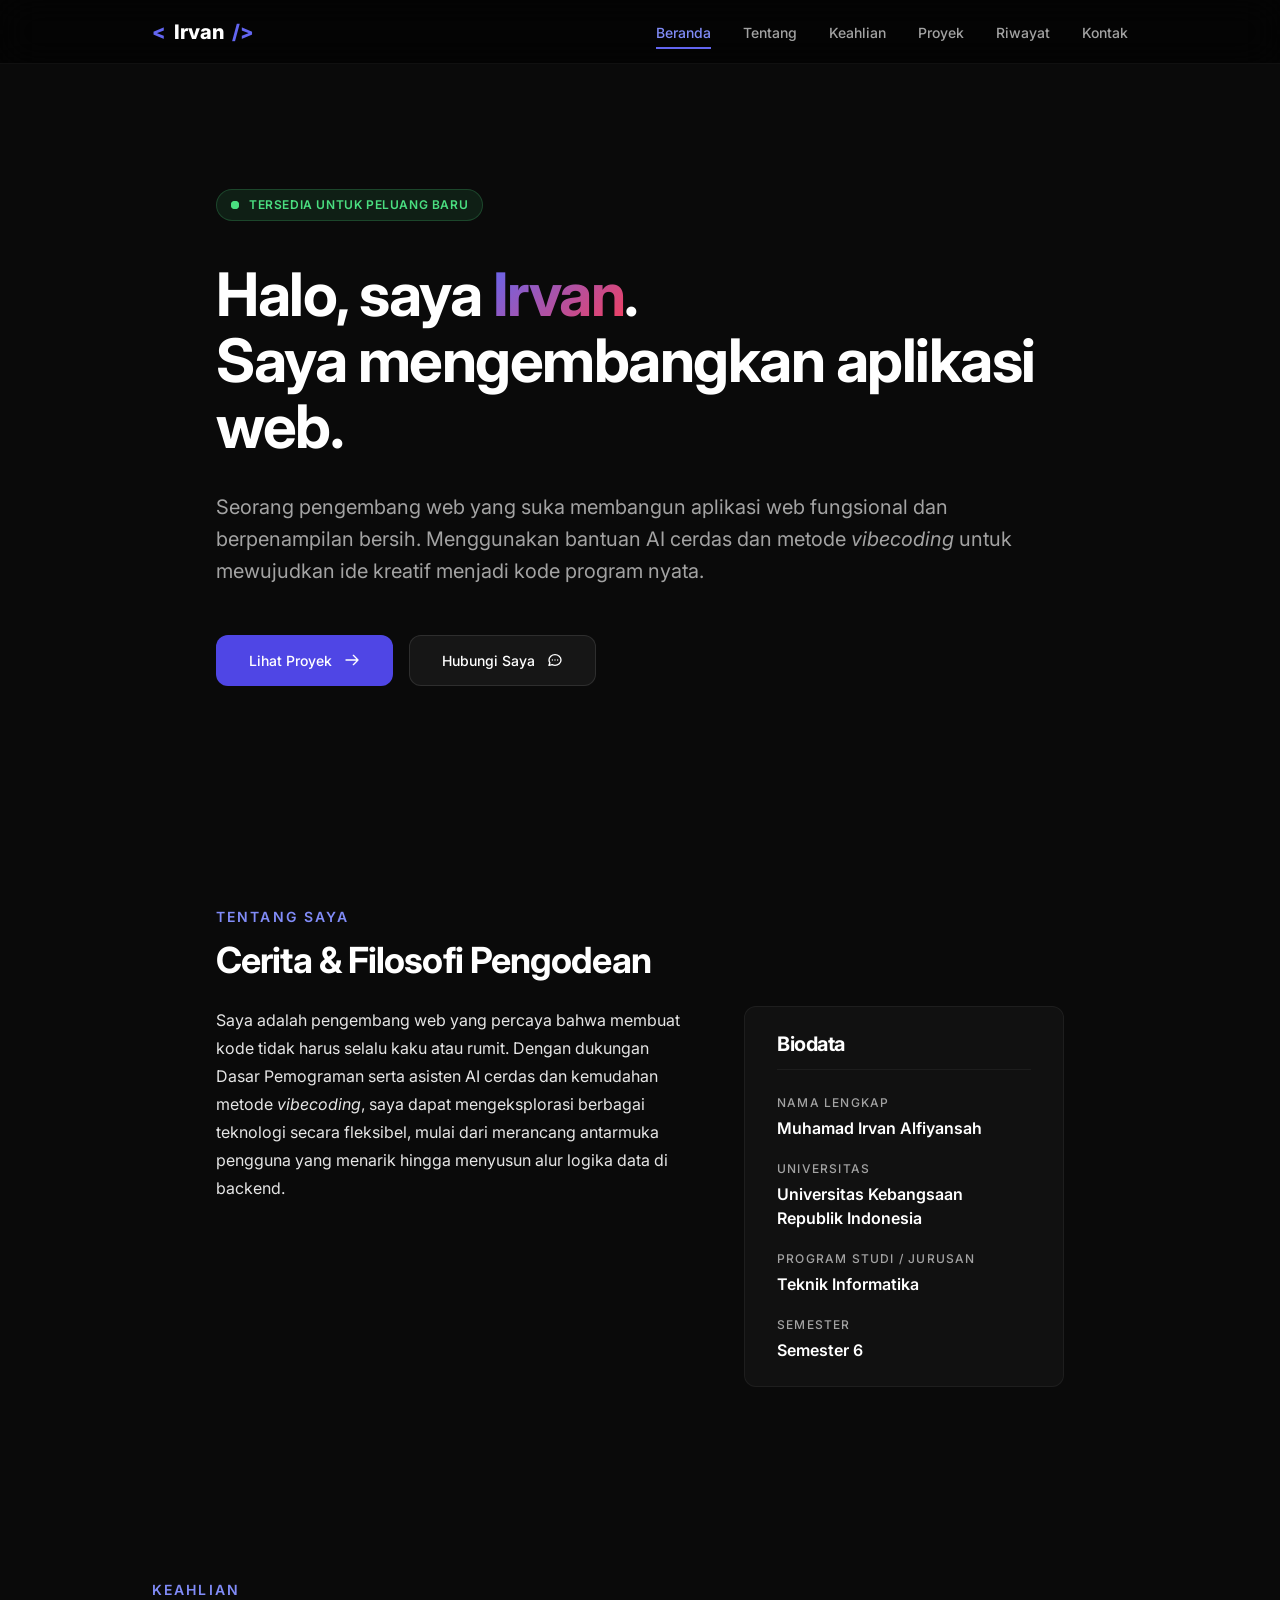
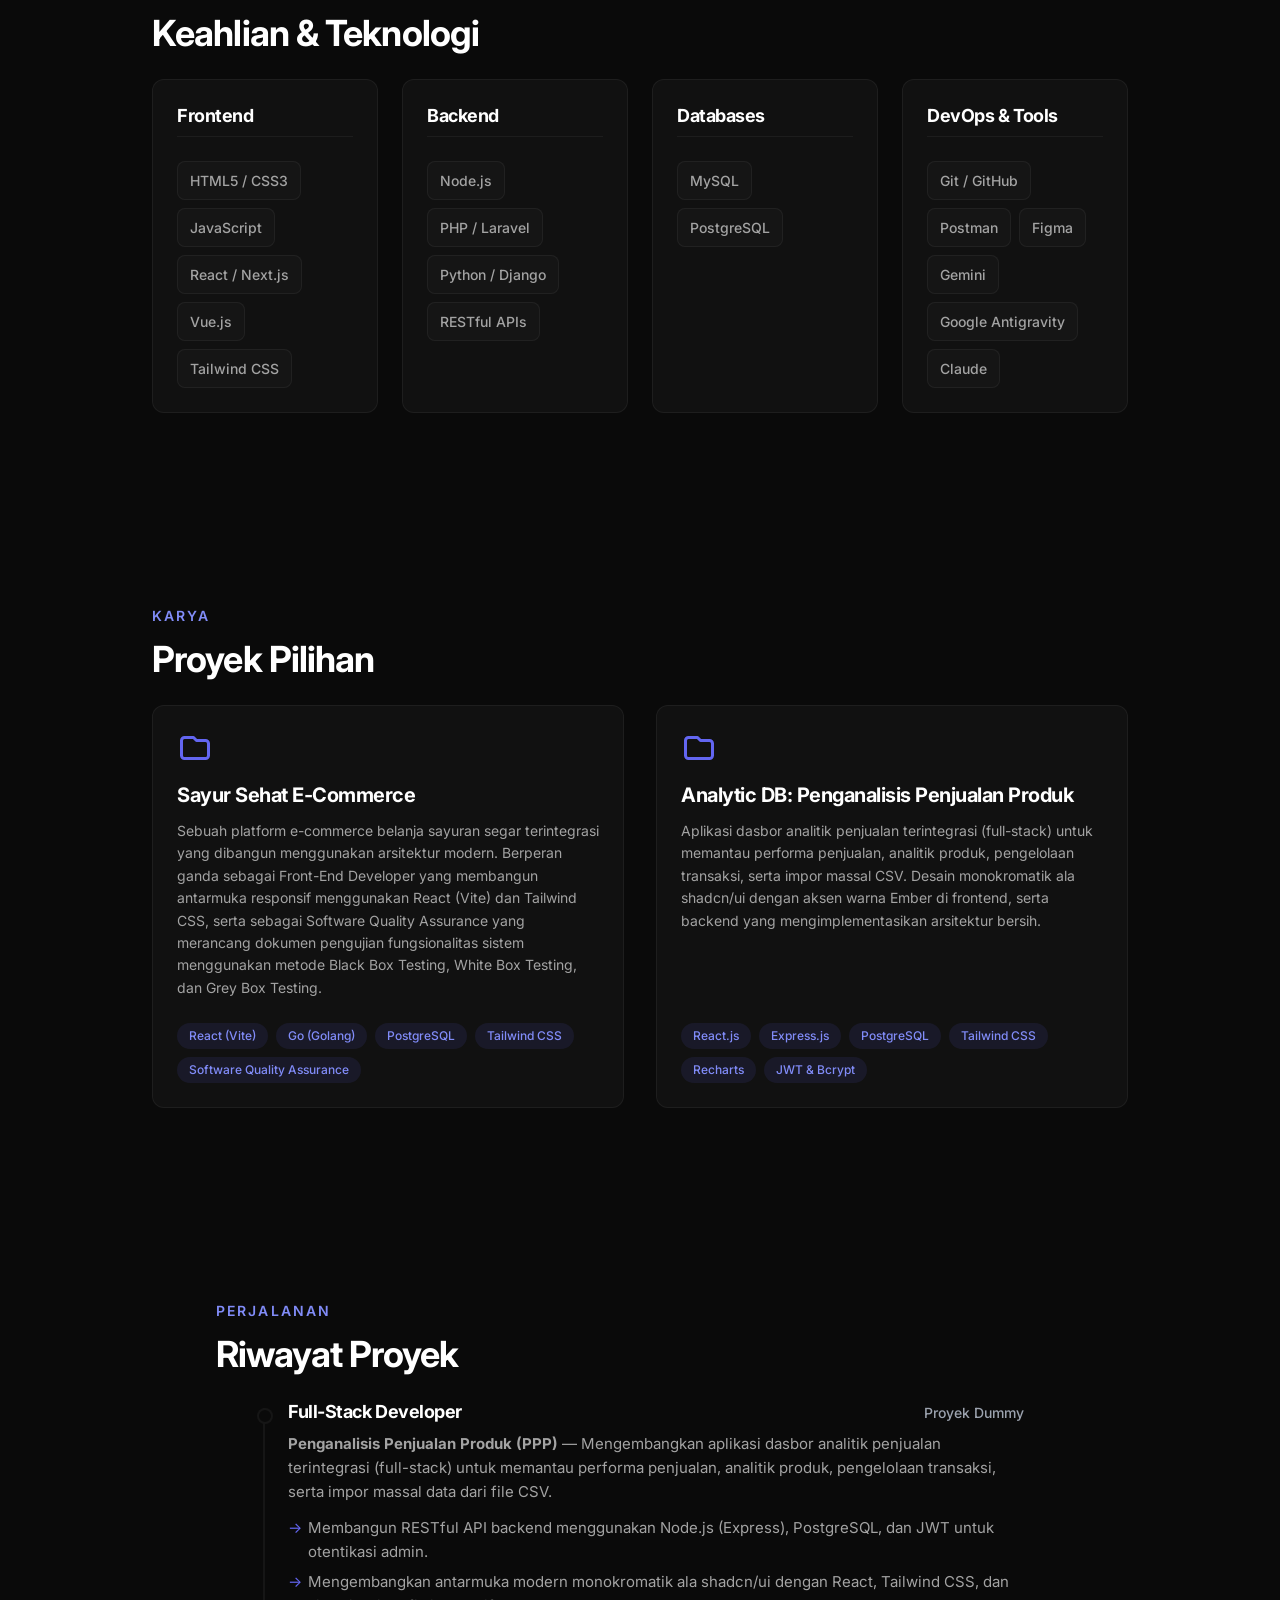
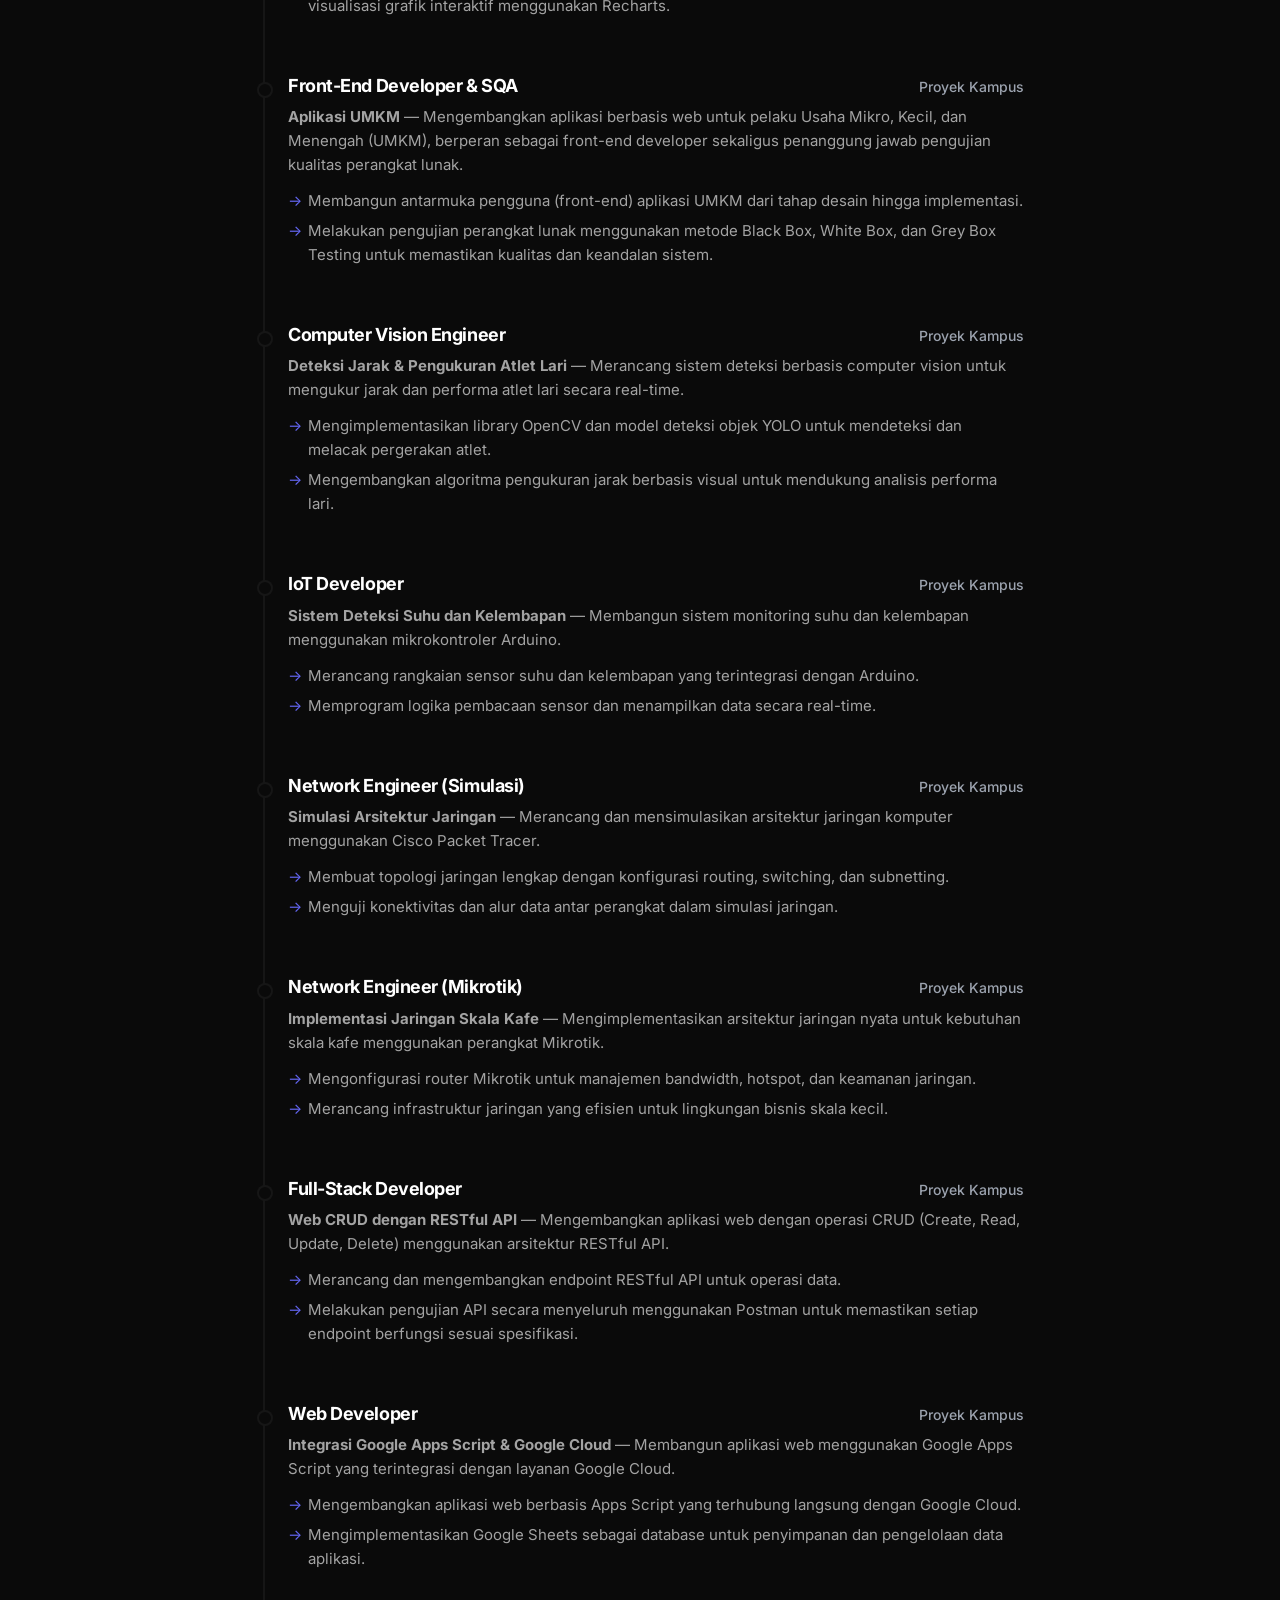
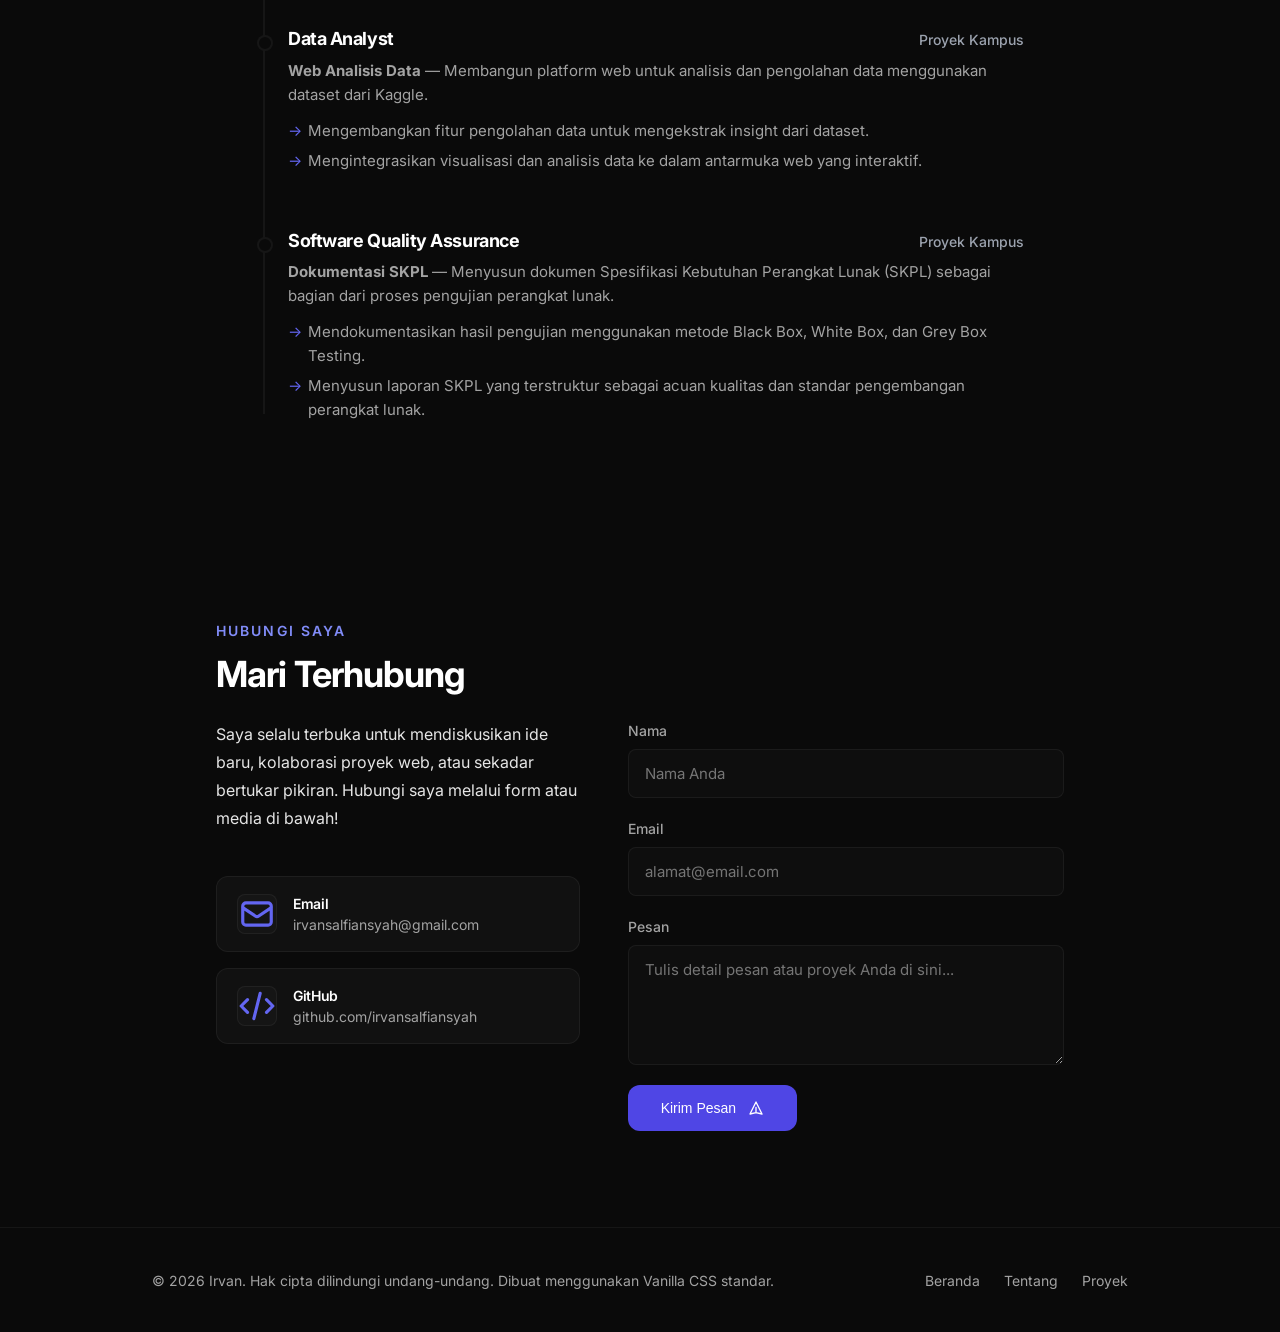
==== commit 24017b5a: "Update Biodata di About Section" ====
--- a/index.html
+++ b/index.html
@@ -85,14 +85,37 @@
     <section id="about" class="container max-w-4xl">
       <span class="section-label">Tentang Saya</span>
       <h2>Cerita & Filosofi Pengodean</h2>
-      <div class="about-text max-w-3xl">
-        <p class="body-text">
-          Saya adalah pengembang web yang percaya bahwa membuat kode tidak harus selalu kaku atau rumit. Dengan dukungan
-          Dasar Pemograman serta asisten AI cerdas dan kemudahan metode <em>vibecoding</em>, saya dapat mengeksplorasi
-          berbagai teknologi
-          secara fleksibel, mulai dari merancang antarmuka pengguna yang menarik hingga menyusun alur logika data di
-          backend.
-        </p>
+      <div class="about-grid">
+        <div class="about-text">
+          <p class="body-text">
+            Saya adalah pengembang web yang percaya bahwa membuat kode tidak harus selalu kaku atau rumit. Dengan dukungan
+            Dasar Pemograman serta asisten AI cerdas dan kemudahan metode <em>vibecoding</em>, saya dapat mengeksplorasi
+            berbagai teknologi secara fleksibel, mulai dari merancang antarmuka pengguna yang menarik hingga menyusun alur logika data di backend.
+          </p>
+        </div>
+        <div class="card bio-card" style="padding: 1.5rem 2rem; display: flex; flex-direction: column; gap: 1.25rem;">
+          <h3 style="font-size: 1.25rem; font-weight: 700; color: var(--text-heading); border-bottom: 1px solid var(--border-subtle); padding-bottom: 0.75rem; margin-bottom: 0.25rem;">Biodata</h3>
+          
+          <div class="bio-item">
+            <span style="font-size: 0.75rem; text-transform: uppercase; letter-spacing: 0.1em; color: var(--text-secondary); display: block; margin-bottom: 0.25rem; font-weight: 500;">Nama Lengkap</span>
+            <span style="color: var(--text-heading); font-weight: 600; font-size: 1rem;">Muhamad Irvan Alfiyansah</span>
+          </div>
+          
+          <div class="bio-item">
+            <span style="font-size: 0.75rem; text-transform: uppercase; letter-spacing: 0.1em; color: var(--text-secondary); display: block; margin-bottom: 0.25rem; font-weight: 500;">Universitas</span>
+            <span style="color: var(--text-heading); font-weight: 600; font-size: 1rem;">Universitas Kebangsaan Republik Indonesia</span>
+          </div>
+          
+          <div class="bio-item">
+            <span style="font-size: 0.75rem; text-transform: uppercase; letter-spacing: 0.1em; color: var(--text-secondary); display: block; margin-bottom: 0.25rem; font-weight: 500;">Program Studi / Jurusan</span>
+            <span style="color: var(--text-heading); font-weight: 600; font-size: 1rem;">Teknik Informatika</span>
+          </div>
+          
+          <div class="bio-item">
+            <span style="font-size: 0.75rem; text-transform: uppercase; letter-spacing: 0.1em; color: var(--text-secondary); display: block; margin-bottom: 0.25rem; font-weight: 500;">Semester</span>
+            <span style="color: var(--text-heading); font-weight: 600; font-size: 1rem;">Semester 6</span>
+          </div>
+        </div>
       </div>
     </section>
 
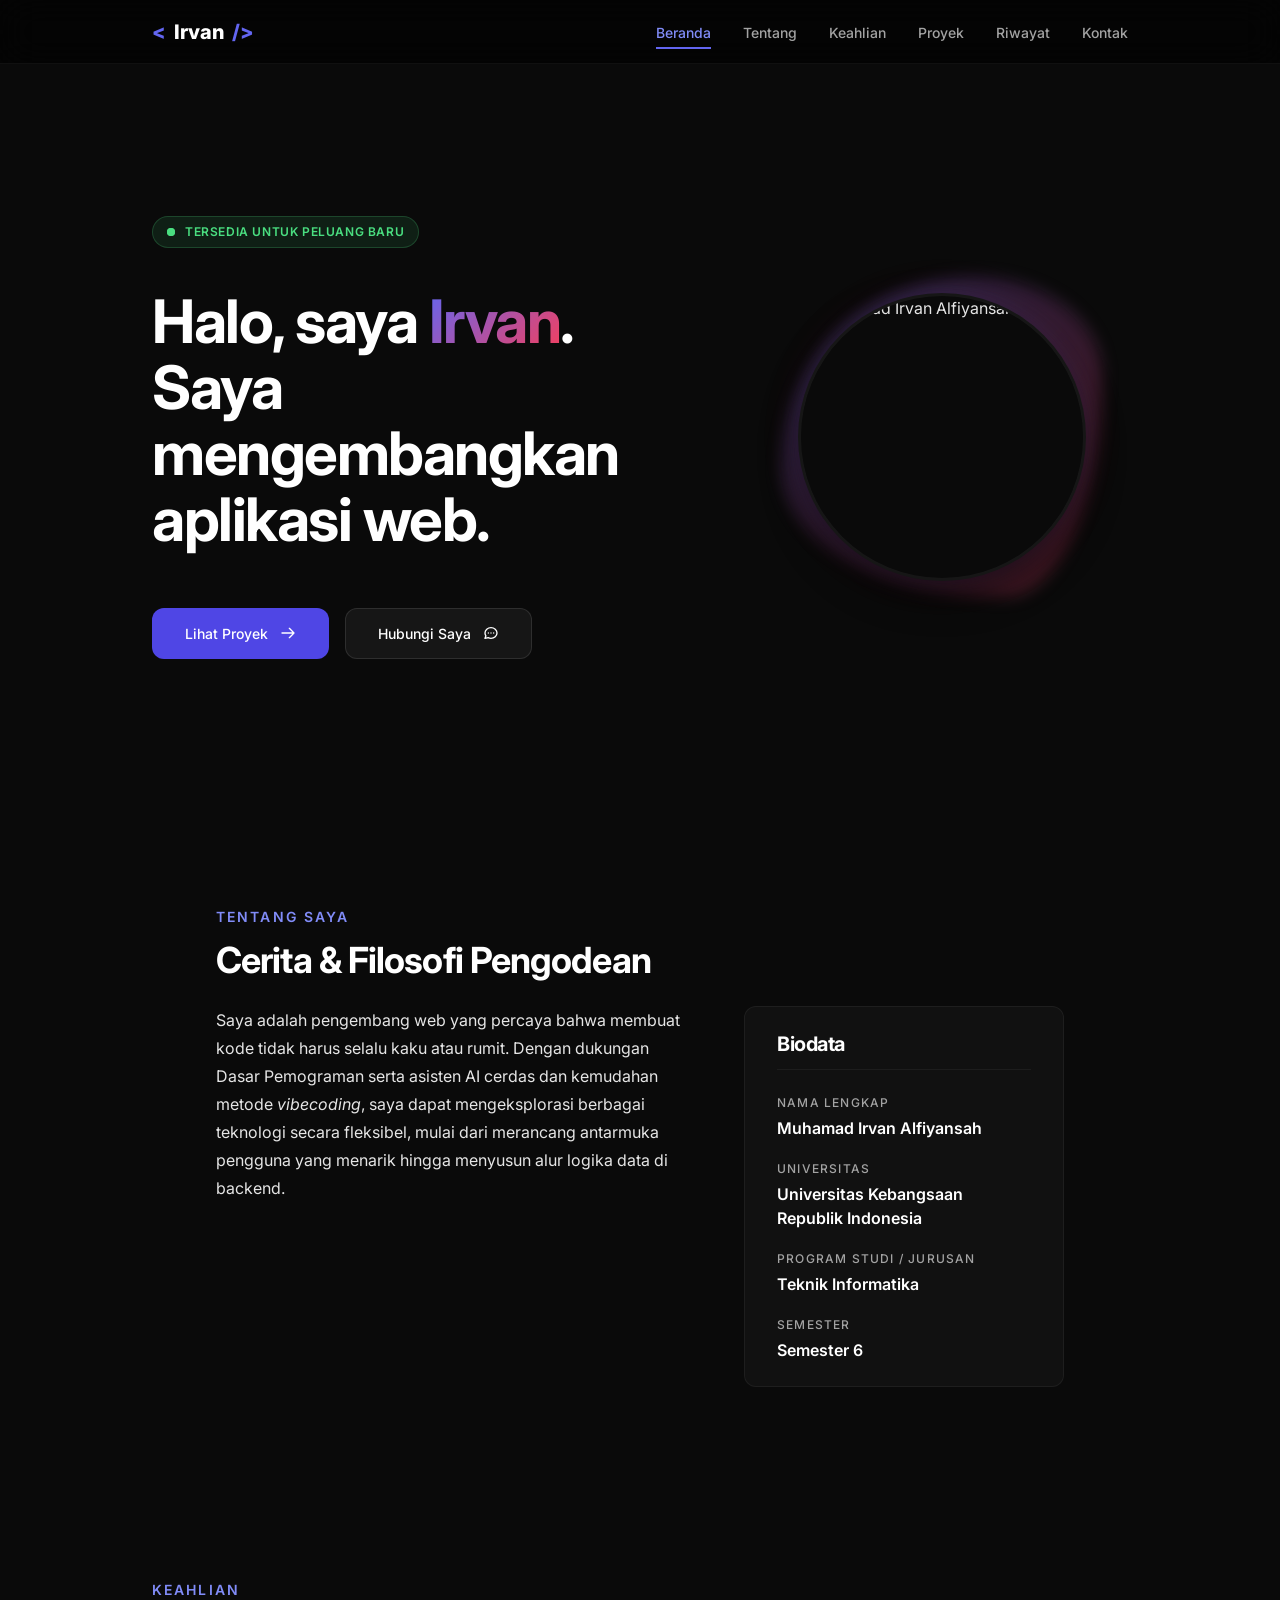
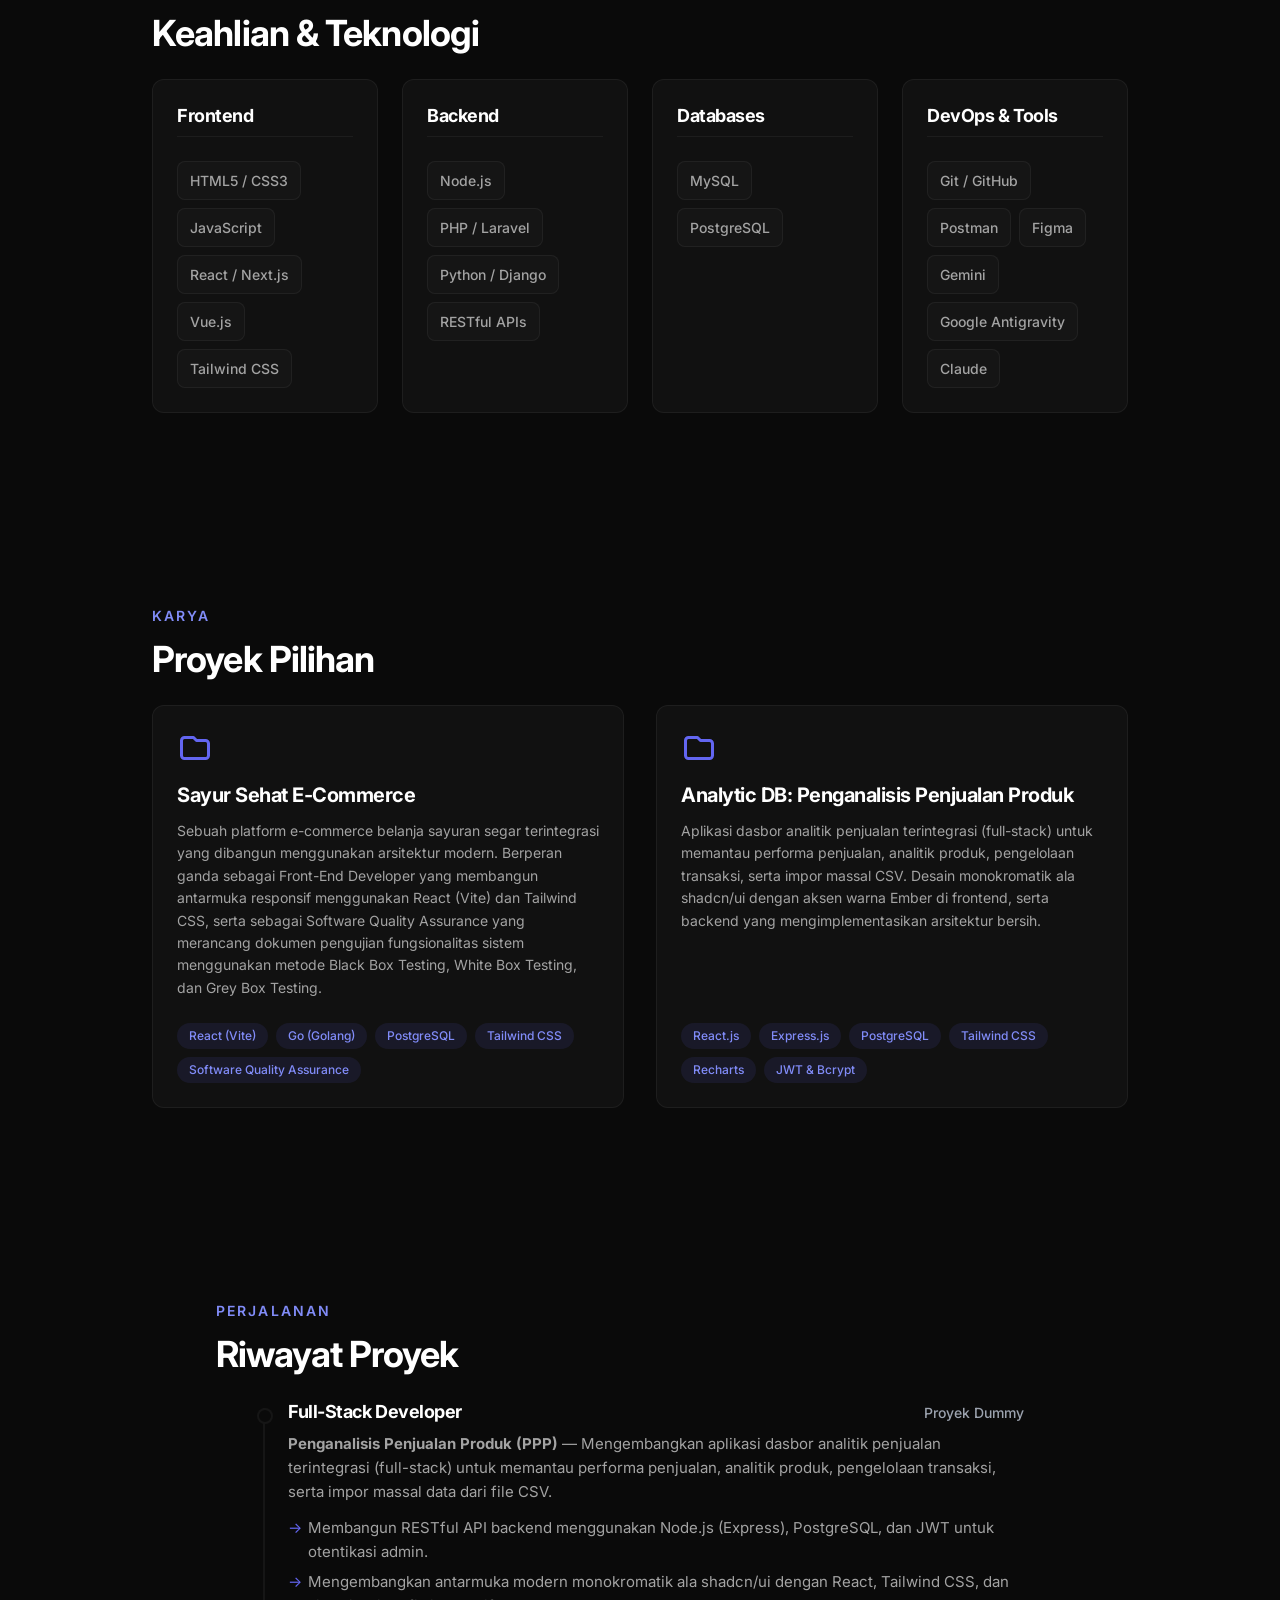
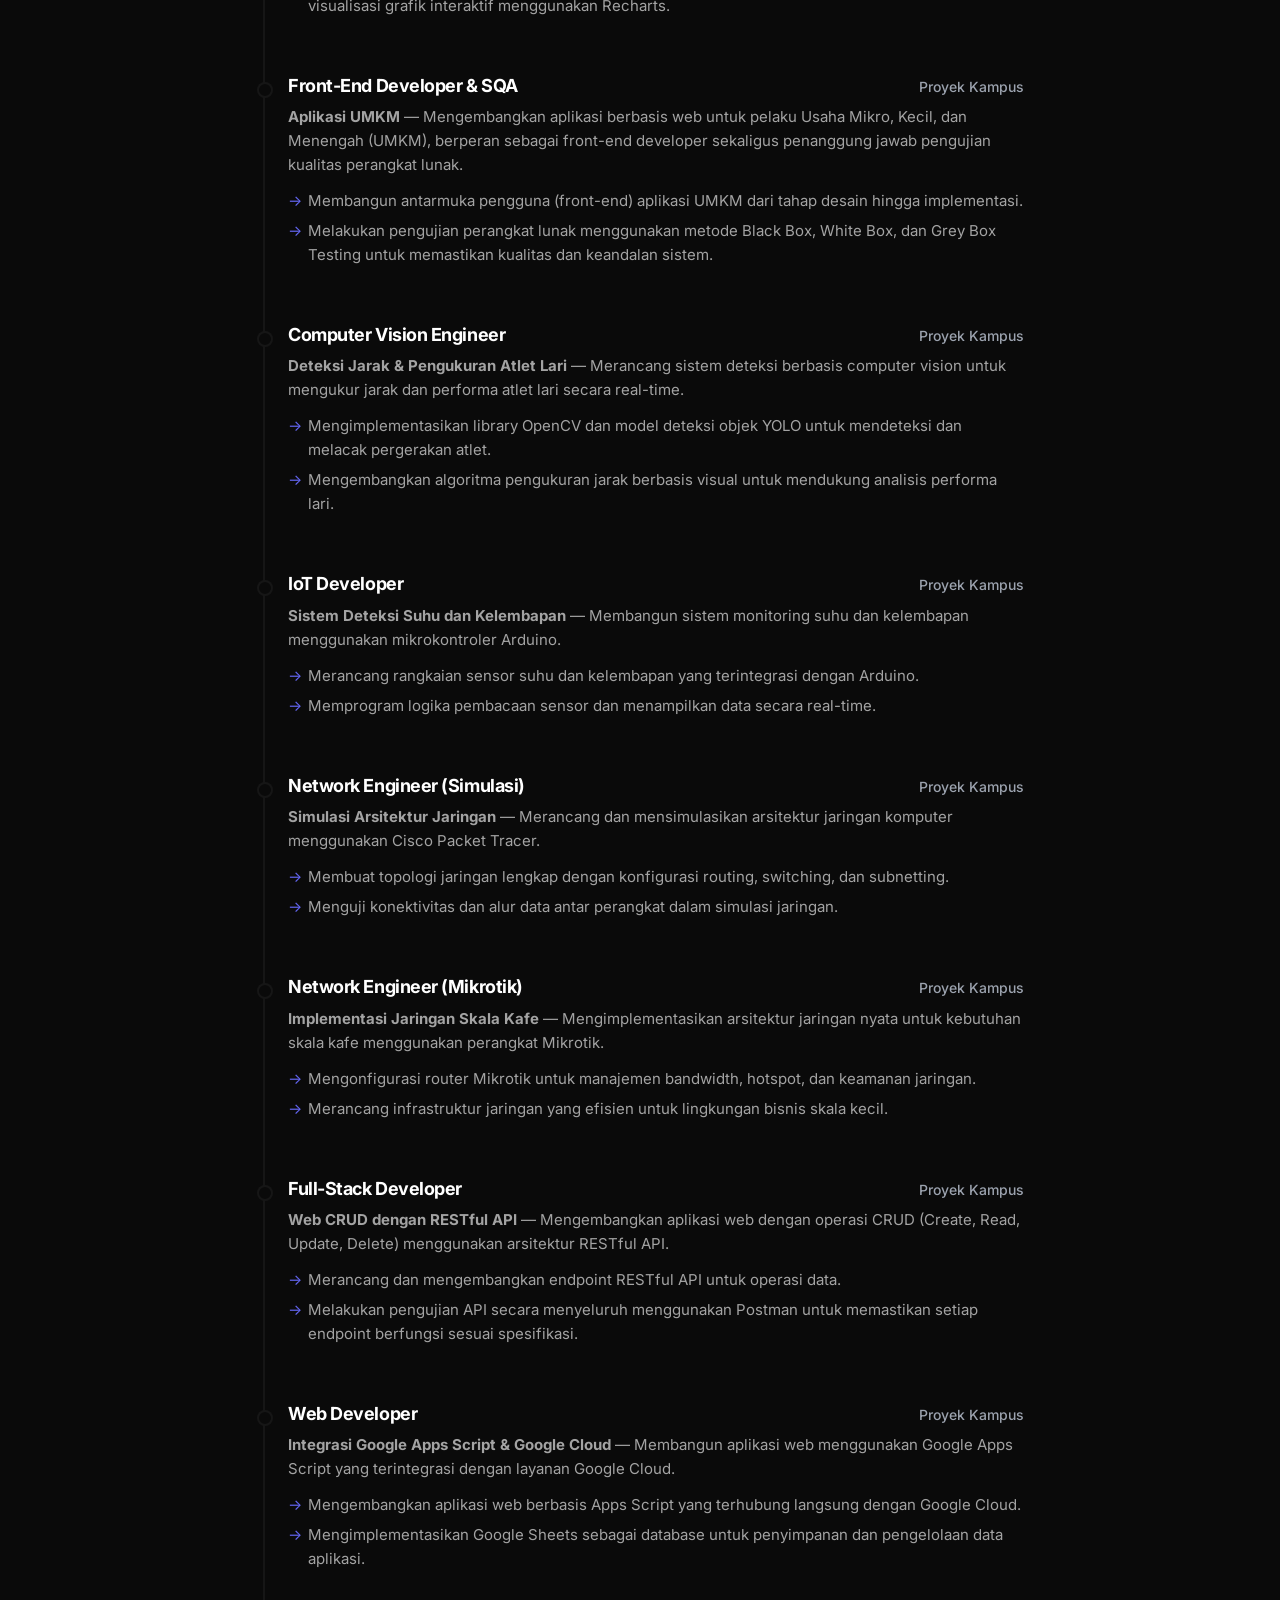
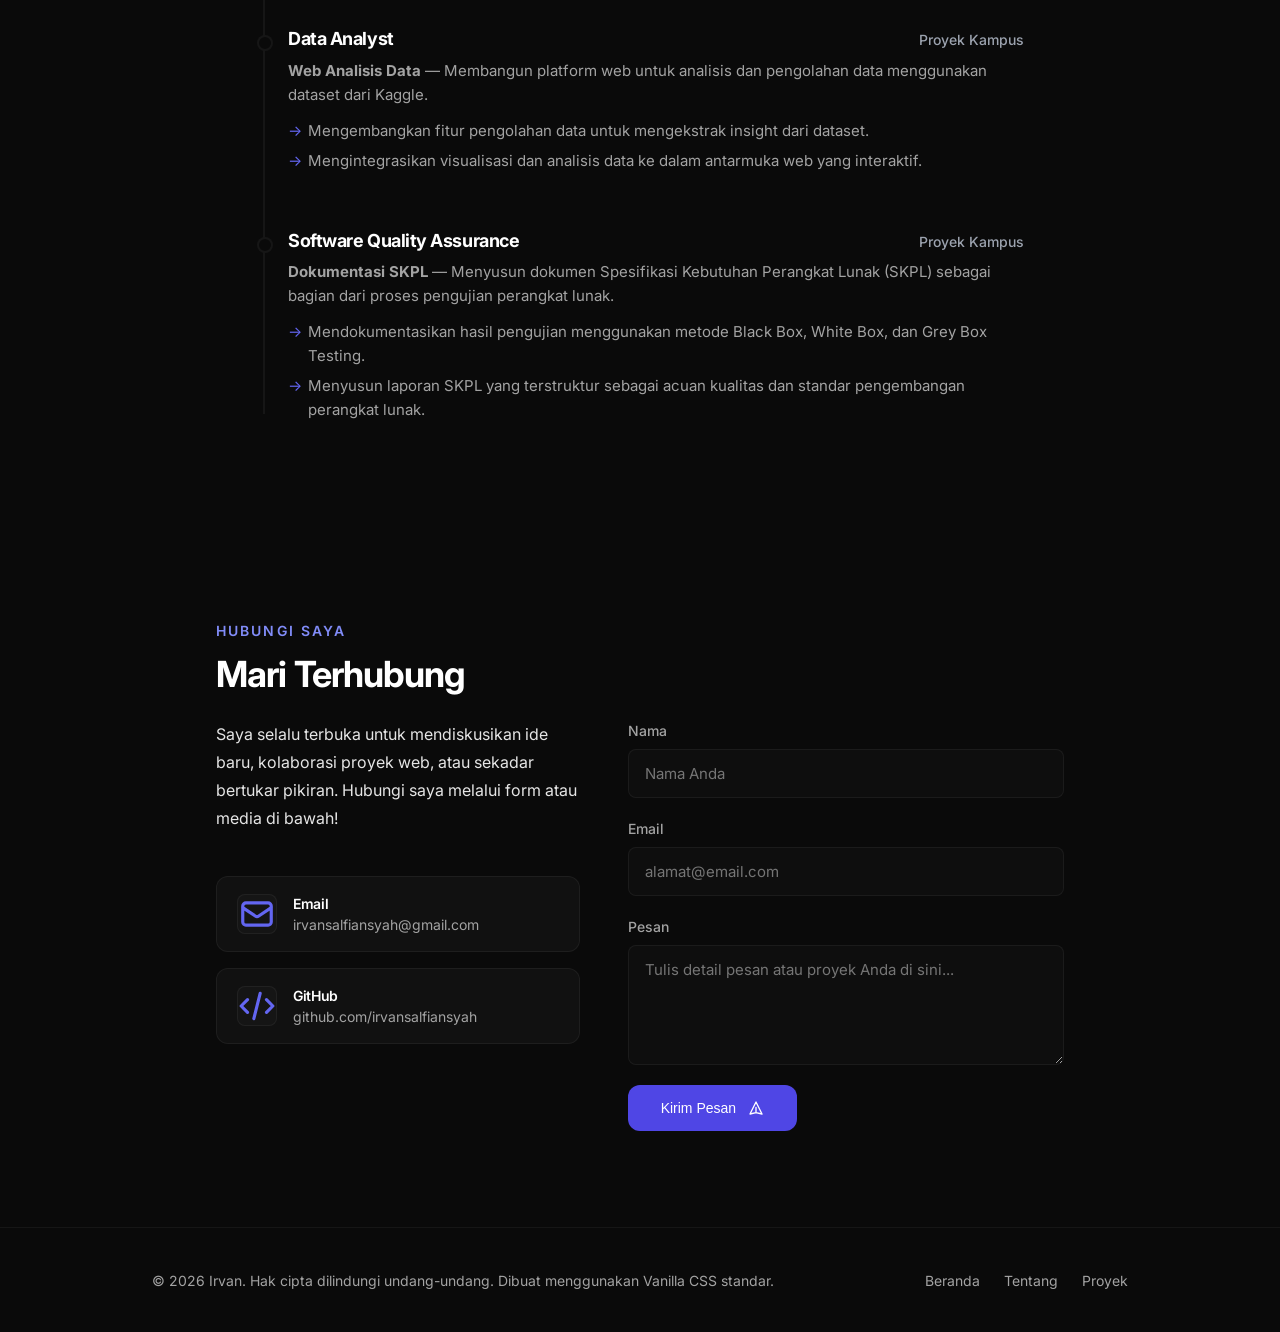
==== commit cdcb917e: "Fix Vercel 404 by moving files back to root directory and fixing profile image paths" ====
--- a/index.html
+++ b/index.html
@@ -47,36 +47,43 @@
   <main id="main-content">
 
     <!-- Hero Section -->
-    <section id="hero" class="container max-w-4xl">
-      <div class="hero-content">
-        <div class="status-badge" aria-label="Status: Tersedia Berkolaborasi">
-          <span class="status-dot-container">
-            <span class="status-dot-ping"></span>
-            <span class="status-dot"></span>
-          </span>
-          Tersedia untuk peluang baru
-        </div>
-        <h1 class="hero-title">
-          Halo, saya <span class="text-gradient">Irvan</span>.<br>Saya mengembangkan aplikasi web.
-        </h1>
-        <p class="lead">
-          Seorang pengembang web yang suka membangun aplikasi web fungsional dan berpenampilan bersih. Menggunakan
-          bantuan AI cerdas dan metode <em>vibecoding</em> untuk mewujudkan ide kreatif menjadi kode program nyata.
-        </p>
-        <div class="hero-actions">
-          <a href="#projects" class="btn btn-primary">
-            Lihat Proyek
-            <svg viewBox="0 0 24 24" fill="none" stroke="currentColor">
-              <path stroke-linecap="round" stroke-linejoin="round" stroke-width="2" d="M14 5l7 7m0 0l-7 7m7-7H3" />
-            </svg>
-          </a>
-          <a href="#contact" class="btn btn-secondary">
-            Hubungi Saya
-            <svg viewBox="0 0 24 24" fill="none" stroke="currentColor">
-              <path stroke-linecap="round" stroke-linejoin="round" stroke-width="2"
-                d="M8 12h.01M12 12h.01M16 12h.01M21 12c0 4.418-4.03 8-9 8a9.863 9.863 0 01-4.255-.949L3 20l1.395-3.72C3.512 15.042 3 13.574 3 12c0-4.418 4.03-8 9-8s9 3.582 9 8z" />
-            </svg>
-          </a>
+    <section id="hero" class="container max-w-5xl">
+      <div class="hero-grid">
+        <div class="hero-content">
+          <div class="status-badge" aria-label="Status: Tersedia Berkolaborasi">
+            <span class="status-dot-container">
+              <span class="status-dot-ping"></span>
+              <span class="status-dot"></span>
+            </span>
+            Tersedia untuk peluang baru
+          </div>
+          <h1 class="hero-title">
+            Halo, saya <span class="text-gradient">Irvan</span>.<br>Saya mengembangkan aplikasi web.
+          </h1>
+          <div class="hero-actions">
+            <a href="#projects" class="btn btn-primary">
+              Lihat Proyek
+              <svg viewBox="0 0 24 24" fill="none" stroke="currentColor">
+                <path stroke-linecap="round" stroke-linejoin="round" stroke-width="2" d="M14 5l7 7m0 0l-7 7m7-7H3" />
+              </svg>
+            </a>
+            <a href="#contact" class="btn btn-secondary">
+              Hubungi Saya
+              <svg viewBox="0 0 24 24" fill="none" stroke="currentColor">
+                <path stroke-linecap="round" stroke-linejoin="round" stroke-width="2"
+                  d="M8 12h.01M12 12h.01M16 12h.01M21 12c0 4.418-4.03 8-9 8a9.863 9.863 0 01-4.255-.949L3 20l1.395-3.72C3.512 15.042 3 13.574 3 12c0-4.418 4.03-8 9-8s9 3.582 9 8z" />
+              </svg>
+            </a>
+          </div>
+        </div>
+        <div class="hero-profile">
+          <div class="profile-container">
+            <div class="profile-blob"></div>
+            <div class="profile-img-container">
+              <img src="asset/1.png" alt="Muhamad Irvan Alfiyansah - Foto 1" class="profile-img active">
+              <img src="asset/2.png" alt="Muhamad Irvan Alfiyansah - Foto 2" class="profile-img">
+            </div>
+          </div>
         </div>
       </div>
     </section>
@@ -88,31 +95,42 @@
       <div class="about-grid">
         <div class="about-text">
           <p class="body-text">
-            Saya adalah pengembang web yang percaya bahwa membuat kode tidak harus selalu kaku atau rumit. Dengan dukungan
+            Saya adalah pengembang web yang percaya bahwa membuat kode tidak harus selalu kaku atau rumit. Dengan
+            dukungan
             Dasar Pemograman serta asisten AI cerdas dan kemudahan metode <em>vibecoding</em>, saya dapat mengeksplorasi
-            berbagai teknologi secara fleksibel, mulai dari merancang antarmuka pengguna yang menarik hingga menyusun alur logika data di backend.
+            berbagai teknologi secara fleksibel, mulai dari merancang antarmuka pengguna yang menarik hingga menyusun
+            alur logika data di backend.
           </p>
         </div>
         <div class="card bio-card" style="padding: 1.5rem 2rem; display: flex; flex-direction: column; gap: 1.25rem;">
-          <h3 style="font-size: 1.25rem; font-weight: 700; color: var(--text-heading); border-bottom: 1px solid var(--border-subtle); padding-bottom: 0.75rem; margin-bottom: 0.25rem;">Biodata</h3>
-          
+          <h3
+            style="font-size: 1.25rem; font-weight: 700; color: var(--text-heading); border-bottom: 1px solid var(--border-subtle); padding-bottom: 0.75rem; margin-bottom: 0.25rem;">
+            Biodata</h3>
+
           <div class="bio-item">
-            <span style="font-size: 0.75rem; text-transform: uppercase; letter-spacing: 0.1em; color: var(--text-secondary); display: block; margin-bottom: 0.25rem; font-weight: 500;">Nama Lengkap</span>
+            <span
+              style="font-size: 0.75rem; text-transform: uppercase; letter-spacing: 0.1em; color: var(--text-secondary); display: block; margin-bottom: 0.25rem; font-weight: 500;">Nama
+              Lengkap</span>
             <span style="color: var(--text-heading); font-weight: 600; font-size: 1rem;">Muhamad Irvan Alfiyansah</span>
           </div>
-          
+
           <div class="bio-item">
-            <span style="font-size: 0.75rem; text-transform: uppercase; letter-spacing: 0.1em; color: var(--text-secondary); display: block; margin-bottom: 0.25rem; font-weight: 500;">Universitas</span>
-            <span style="color: var(--text-heading); font-weight: 600; font-size: 1rem;">Universitas Kebangsaan Republik Indonesia</span>
-          </div>
-          
+            <span
+              style="font-size: 0.75rem; text-transform: uppercase; letter-spacing: 0.1em; color: var(--text-secondary); display: block; margin-bottom: 0.25rem; font-weight: 500;">Universitas</span>
+            <span style="color: var(--text-heading); font-weight: 600; font-size: 1rem;">Universitas Kebangsaan Republik
+              Indonesia</span>
+          </div>
+
           <div class="bio-item">
-            <span style="font-size: 0.75rem; text-transform: uppercase; letter-spacing: 0.1em; color: var(--text-secondary); display: block; margin-bottom: 0.25rem; font-weight: 500;">Program Studi / Jurusan</span>
+            <span
+              style="font-size: 0.75rem; text-transform: uppercase; letter-spacing: 0.1em; color: var(--text-secondary); display: block; margin-bottom: 0.25rem; font-weight: 500;">Program
+              Studi / Jurusan</span>
             <span style="color: var(--text-heading); font-weight: 600; font-size: 1rem;">Teknik Informatika</span>
           </div>
-          
+
           <div class="bio-item">
-            <span style="font-size: 0.75rem; text-transform: uppercase; letter-spacing: 0.1em; color: var(--text-secondary); display: block; margin-bottom: 0.25rem; font-weight: 500;">Semester</span>
+            <span
+              style="font-size: 0.75rem; text-transform: uppercase; letter-spacing: 0.1em; color: var(--text-secondary); display: block; margin-bottom: 0.25rem; font-weight: 500;">Semester</span>
             <span style="color: var(--text-heading); font-weight: 600; font-size: 1rem;">Semester 6</span>
           </div>
         </div>
--- a/style.css
+++ b/style.css
@@ -954,6 +954,98 @@
   transition: all 0.3s ease;
 }
 
+/* --- Hero Grid & Profile Image Crossfade --- */
+.hero-grid {
+  display: grid;
+  grid-template-columns: 1fr;
+  gap: 3rem;
+  align-items: center;
+  width: 100%;
+}
+
+@media (min-width: 768px) {
+  .hero-grid {
+    grid-template-columns: 1.2fr 0.8fr;
+  }
+}
+
+.hero-profile {
+  display: flex;
+  justify-content: center;
+  align-items: center;
+}
+
+.profile-container {
+  position: relative;
+  width: 260px;
+  height: 260px;
+  display: flex;
+  justify-content: center;
+  align-items: center;
+}
+
+@media (min-width: 480px) {
+  .profile-container {
+    width: 320px;
+    height: 320px;
+  }
+}
+
+.profile-blob {
+  position: absolute;
+  width: 100%;
+  height: 100%;
+  background: linear-gradient(135deg, rgba(99, 102, 241, 0.25) 0%, rgba(244, 63, 94, 0.25) 100%);
+  border-radius: 60% 40% 30% 70% / 60% 30% 70% 40%;
+  animation: blob-bounce 12s ease-in-out infinite;
+  filter: blur(8px);
+  z-index: 1;
+}
+
+.profile-img-container {
+  position: relative;
+  width: 90%;
+  height: 90%;
+  border-radius: 50%;
+  overflow: hidden;
+  border: 3px solid rgba(255, 255, 255, 0.05);
+  box-shadow: 0 15px 35px rgba(0, 0, 0, 0.6), 
+              0 0 20px rgba(99, 102, 241, 0.15), 
+              0 0 40px rgba(244, 63, 94, 0.1);
+  z-index: 2;
+  background-color: var(--bg-page);
+}
+
+.profile-img {
+  position: absolute;
+  top: 0;
+  left: 0;
+  width: 100%;
+  height: 100%;
+  object-fit: cover;
+  opacity: 0;
+  transition: opacity 1.2s ease-in-out;
+}
+
+.profile-img.active {
+  opacity: 1;
+}
+
+@keyframes blob-bounce {
+  0%, 100% {
+    border-radius: 60% 40% 30% 70% / 60% 30% 70% 40%;
+    transform: rotate(0deg) scale(1);
+  }
+  33% {
+    border-radius: 50% 60% 50% 50% / 40% 60% 50% 60%;
+    transform: rotate(120deg) scale(1.04);
+  }
+  66% {
+    border-radius: 40% 50% 60% 40% / 60% 40% 60% 50%;
+    transform: rotate(240deg) scale(0.96);
+  }
+}
+
 /* Respect prefers-reduced-motion */
 @media (prefers-reduced-motion: reduce) {
   html {
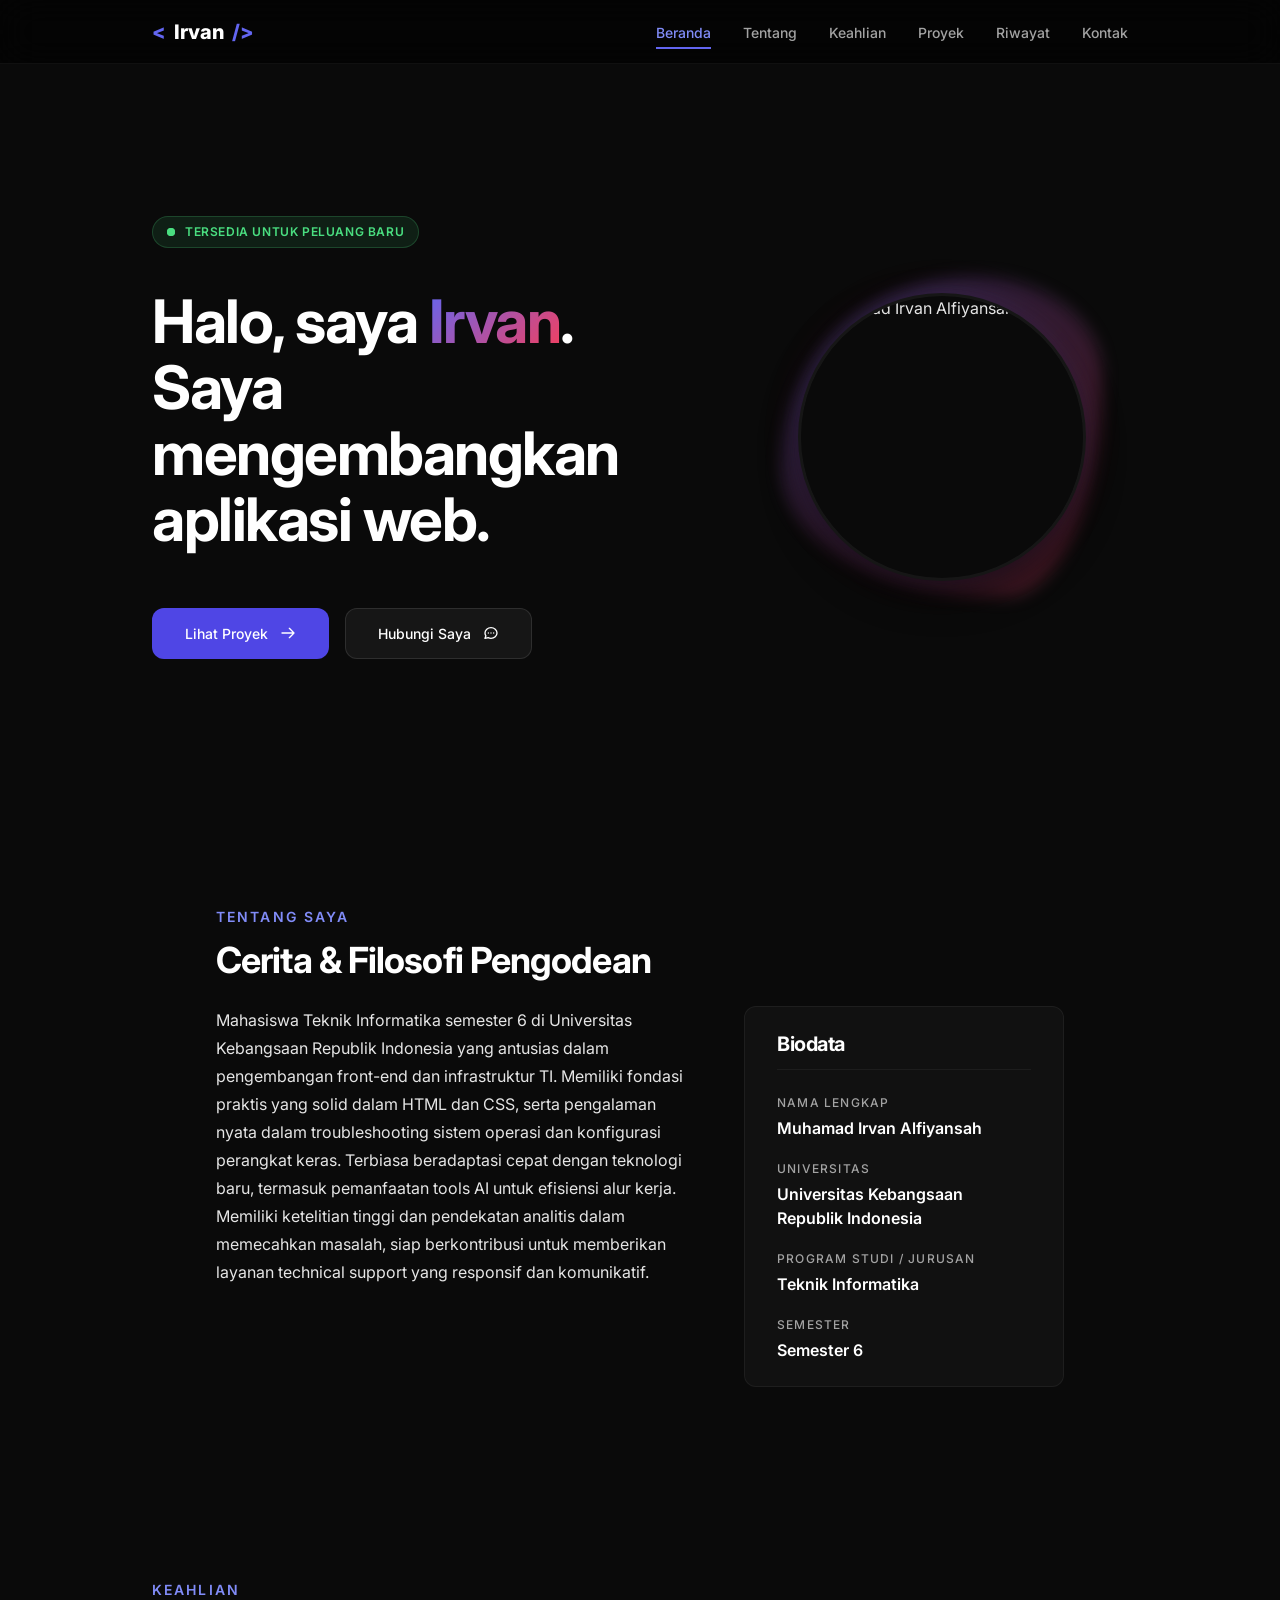
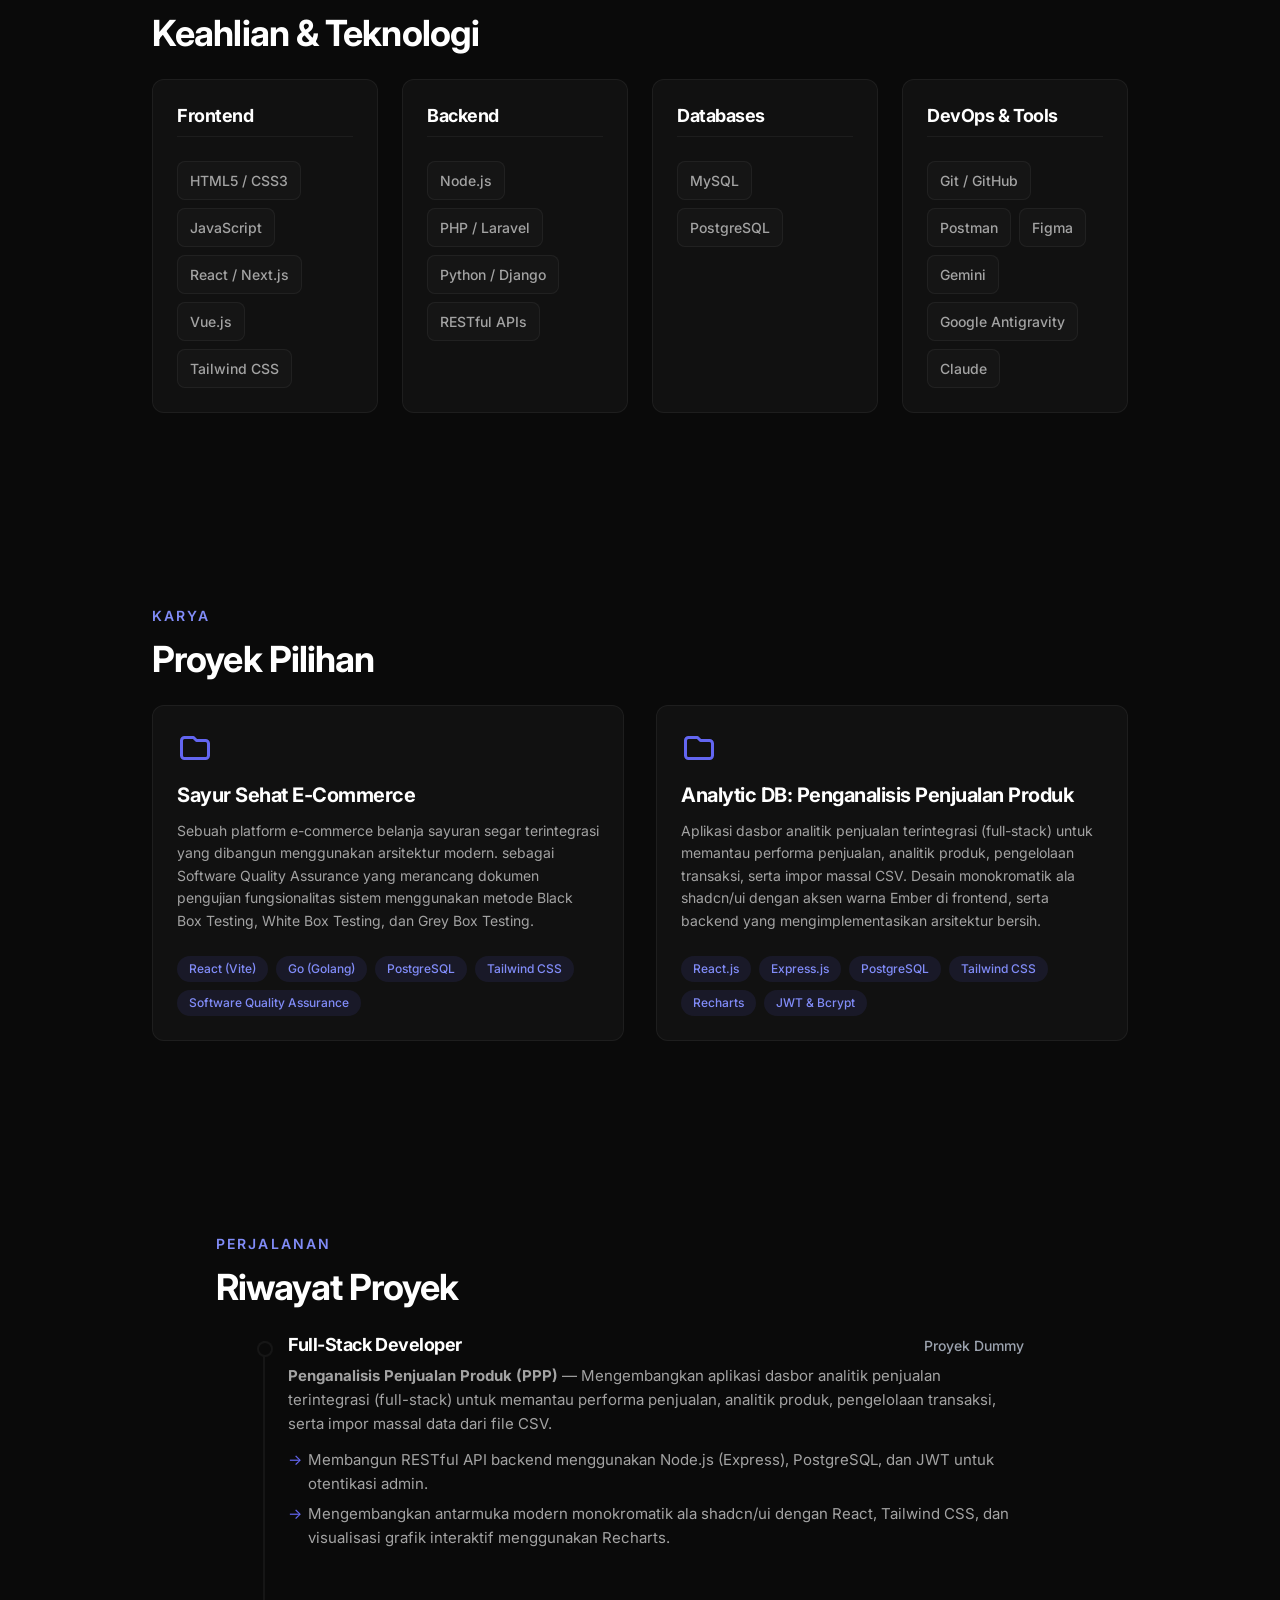
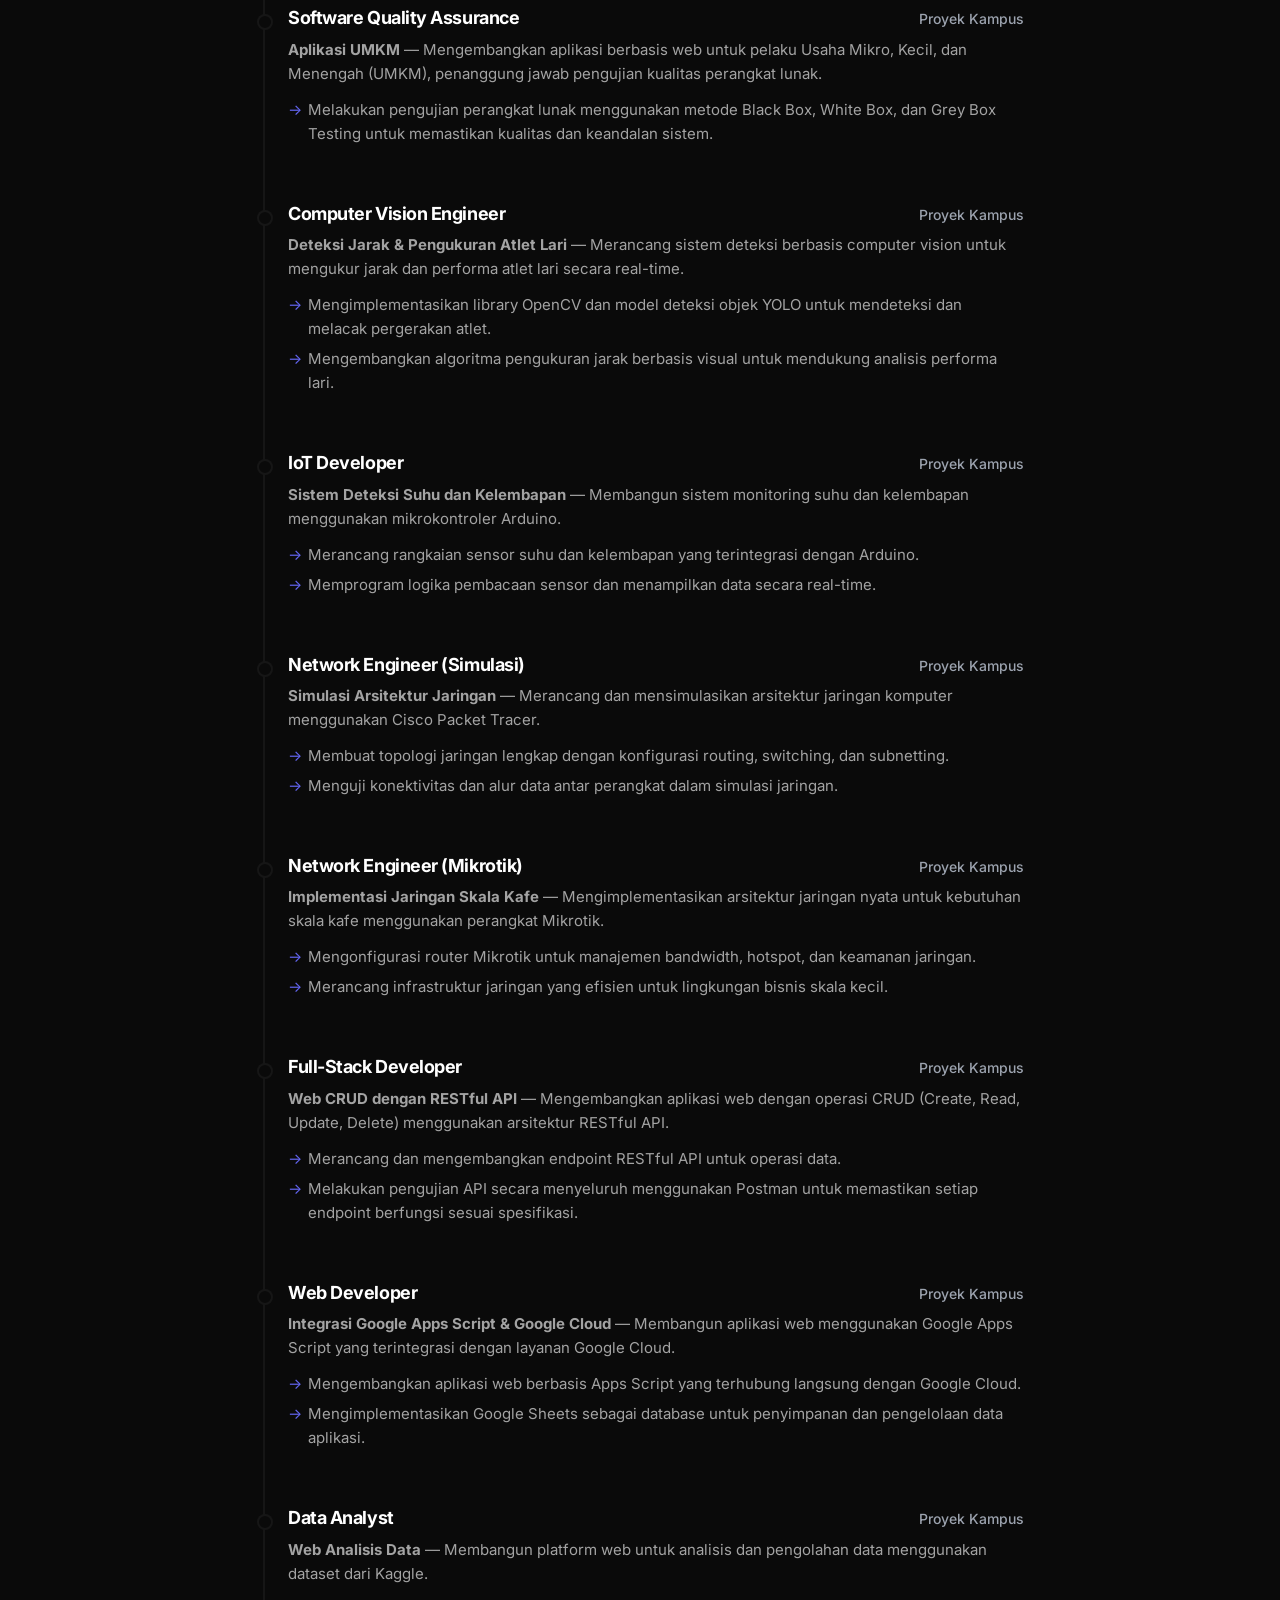
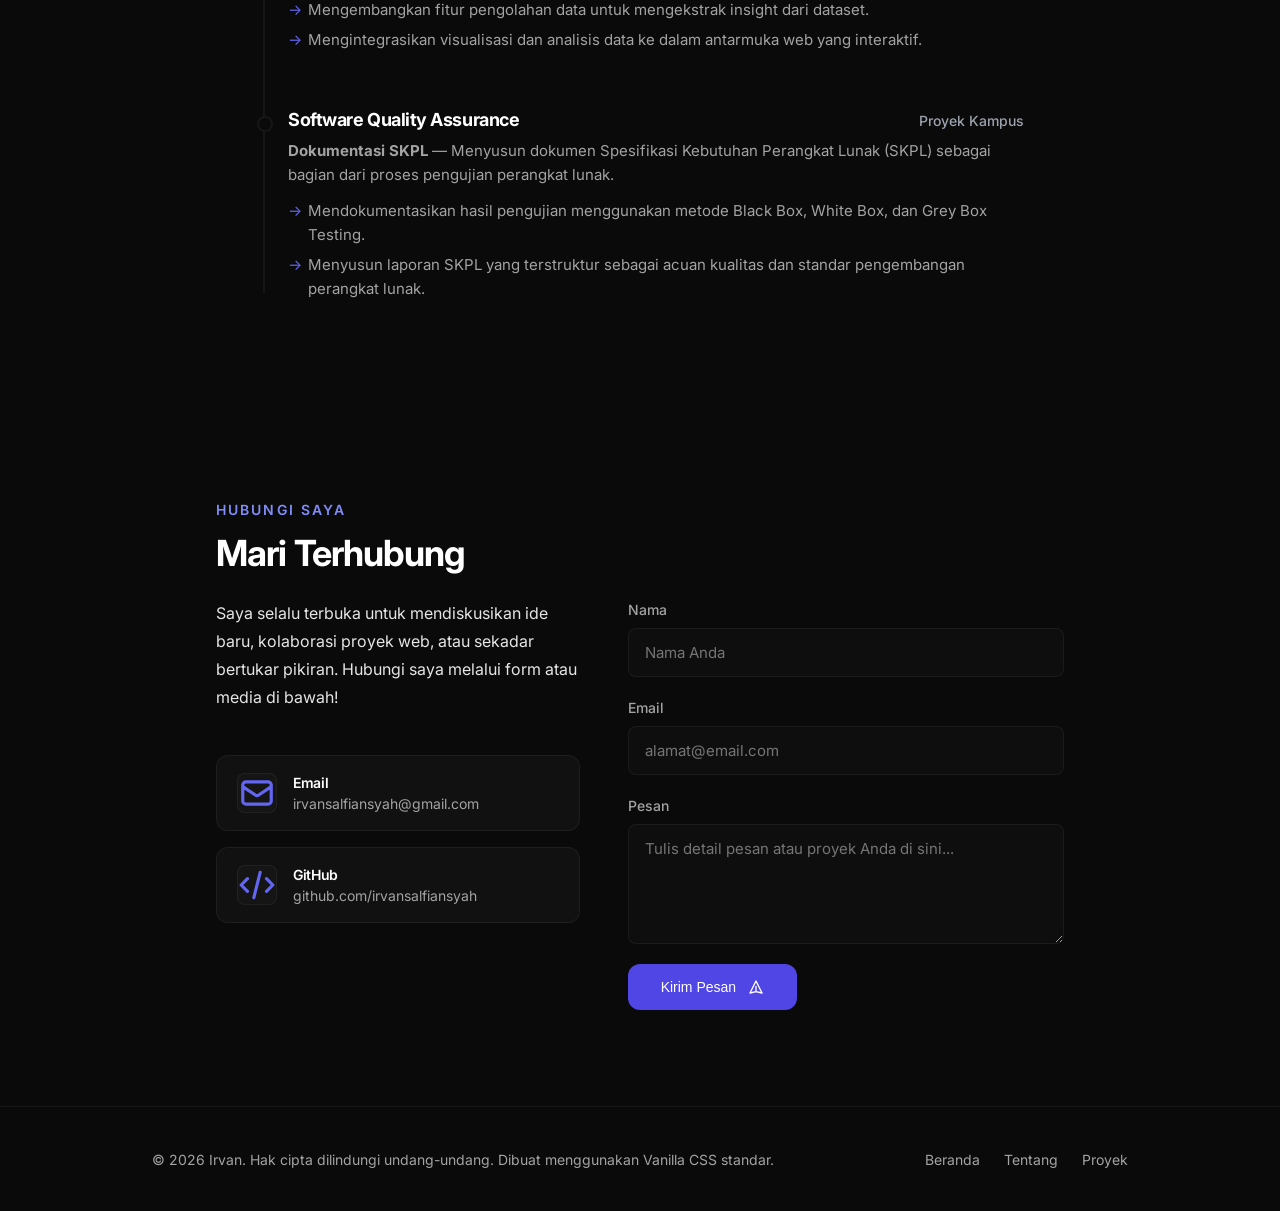
==== commit 7777571c: "Changes About Description" ====
--- a/index.html
+++ b/index.html
@@ -95,11 +95,12 @@
       <div class="about-grid">
         <div class="about-text">
           <p class="body-text">
-            Saya adalah pengembang web yang percaya bahwa membuat kode tidak harus selalu kaku atau rumit. Dengan
-            dukungan
-            Dasar Pemograman serta asisten AI cerdas dan kemudahan metode <em>vibecoding</em>, saya dapat mengeksplorasi
-            berbagai teknologi secara fleksibel, mulai dari merancang antarmuka pengguna yang menarik hingga menyusun
-            alur logika data di backend.
+            Mahasiswa Teknik Informatika semester 6 di Universitas Kebangsaan Republik Indonesia yang antusias dalam
+            pengembangan front-end dan infrastruktur TI. Memiliki fondasi praktis yang solid dalam HTML dan CSS, serta
+            pengalaman nyata dalam troubleshooting sistem operasi dan konfigurasi perangkat keras. Terbiasa beradaptasi
+            cepat dengan teknologi baru, termasuk pemanfaatan tools AI untuk efisiensi alur kerja. Memiliki ketelitian
+            tinggi dan pendekatan analitis dalam memecahkan masalah, siap berkontribusi untuk memberikan layanan
+            technical support yang responsif dan komunikatif.
           </p>
         </div>
         <div class="card bio-card" style="padding: 1.5rem 2rem; display: flex; flex-direction: column; gap: 1.25rem;">
@@ -218,8 +219,7 @@
             <h3 class="project-title">Sayur Sehat E-Commerce</h3>
             <p class="project-desc">
               Sebuah platform e-commerce belanja sayuran segar terintegrasi yang dibangun menggunakan arsitektur modern.
-              Berperan ganda sebagai Front-End Developer yang membangun antarmuka responsif menggunakan React (Vite) dan
-              Tailwind CSS, serta sebagai Software Quality Assurance yang merancang dokumen pengujian
+              sebagai Software Quality Assurance yang merancang dokumen pengujian
               fungsionalitas sistem menggunakan metode Black Box Testing, White Box Testing, dan Grey Box Testing.
             </p>
           </div>
@@ -302,15 +302,14 @@
         <div class="timeline-item">
           <div class="timeline-dot" aria-hidden="true"></div>
           <div class="timeline-header">
-            <h3 class="timeline-role">Front-End Developer & SQA</h3>
+            <h3 class="timeline-role">Software Quality Assurance</h3>
             <span class="timeline-date">Proyek Kampus</span>
           </div>
           <div class="timeline-body">
             <p><strong>Aplikasi UMKM</strong> — Mengembangkan aplikasi berbasis web untuk pelaku Usaha Mikro, Kecil, dan
-              Menengah (UMKM), berperan sebagai front-end developer sekaligus penanggung jawab pengujian kualitas
+              Menengah (UMKM), penanggung jawab pengujian kualitas
               perangkat lunak.</p>
             <ul>
-              <li>Membangun antarmuka pengguna (front-end) aplikasi UMKM dari tahap desain hingga implementasi.</li>
               <li>Melakukan pengujian perangkat lunak menggunakan metode Black Box, White Box, dan Grey Box Testing
                 untuk memastikan kualitas dan keandalan sistem.</li>
             </ul>
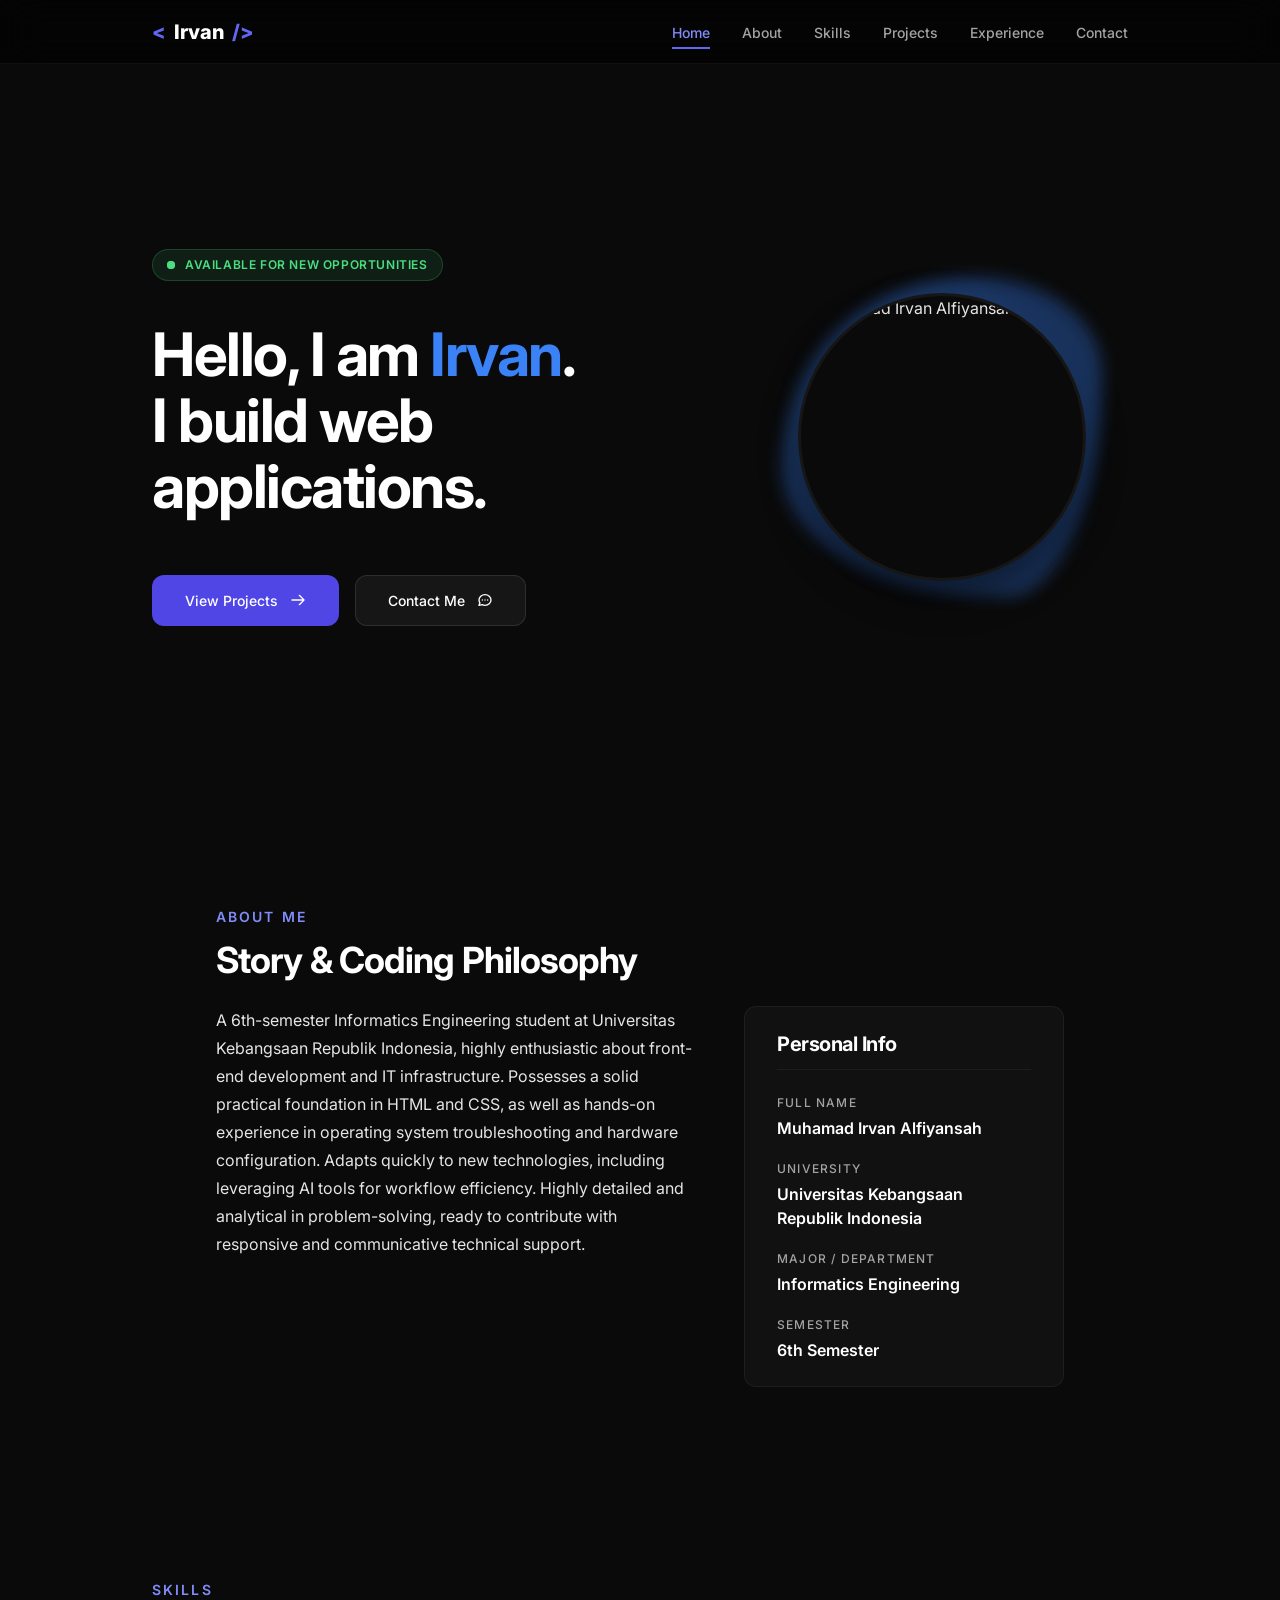
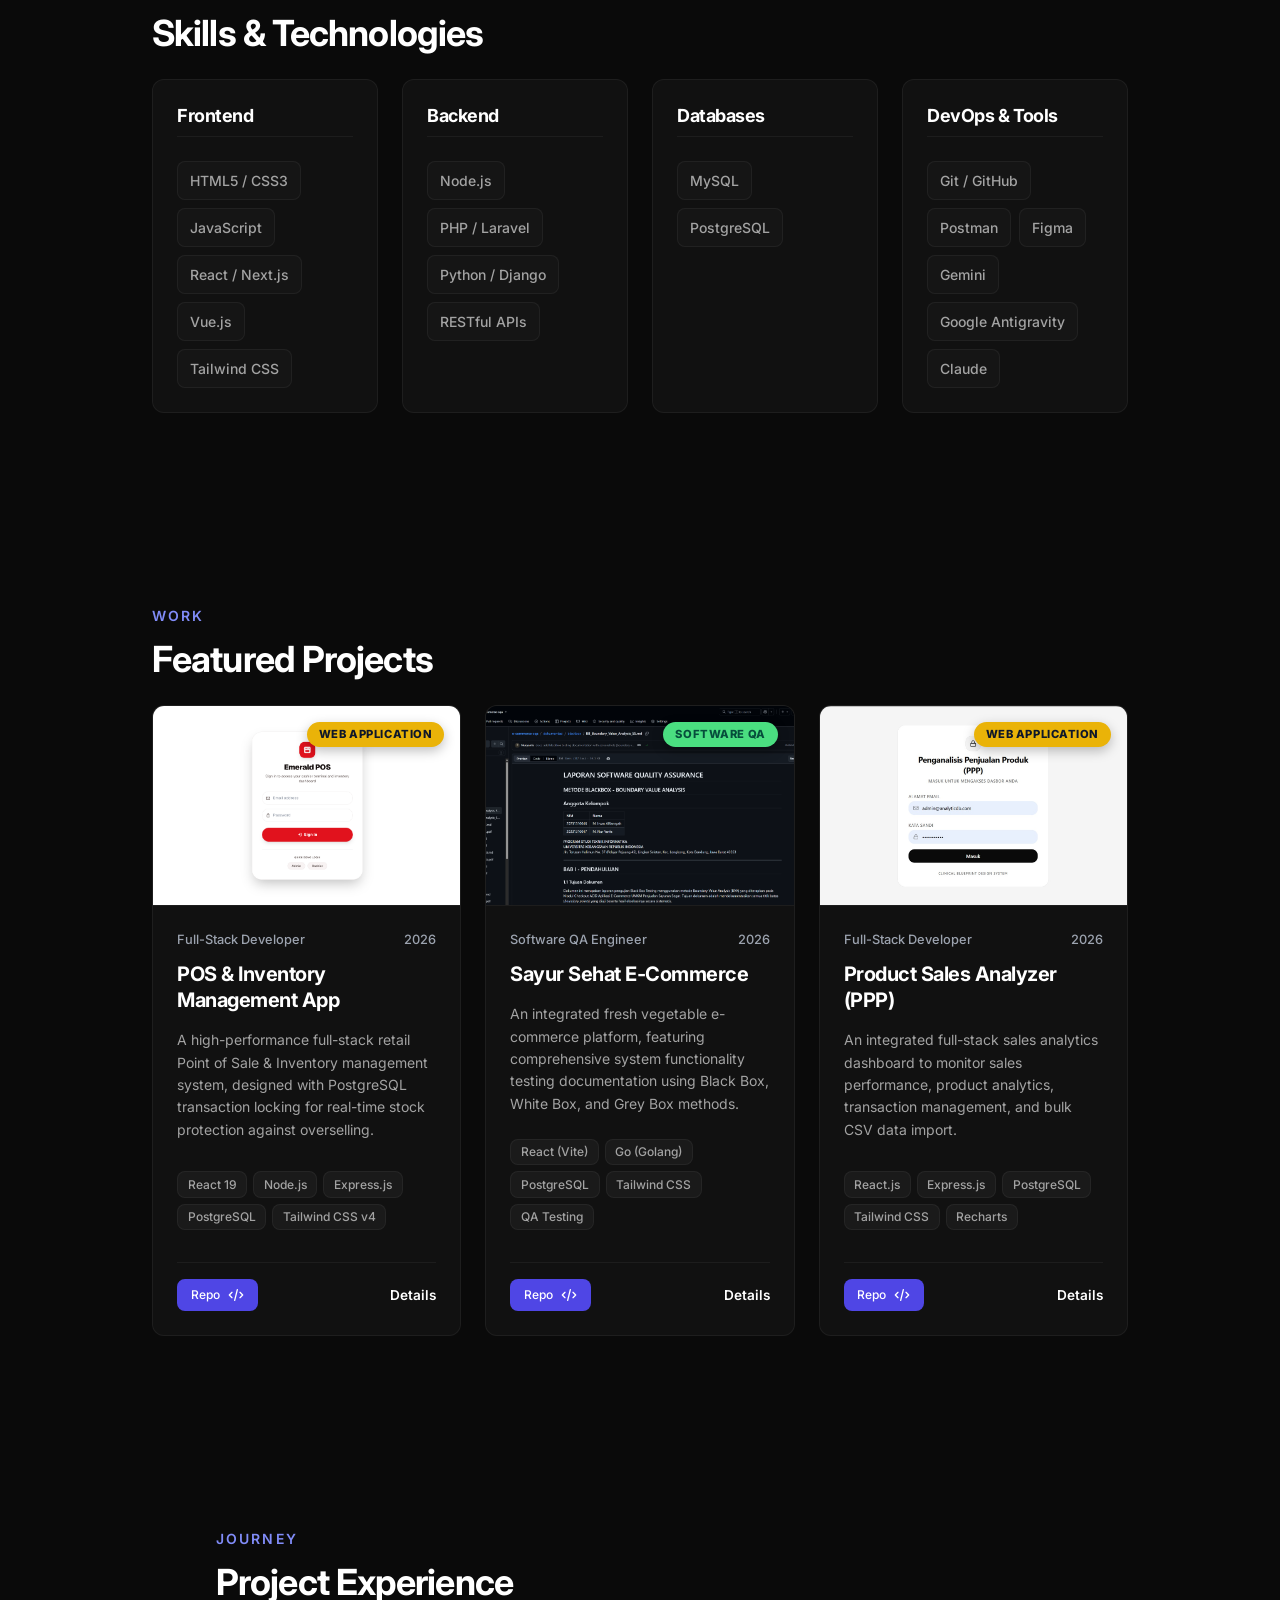
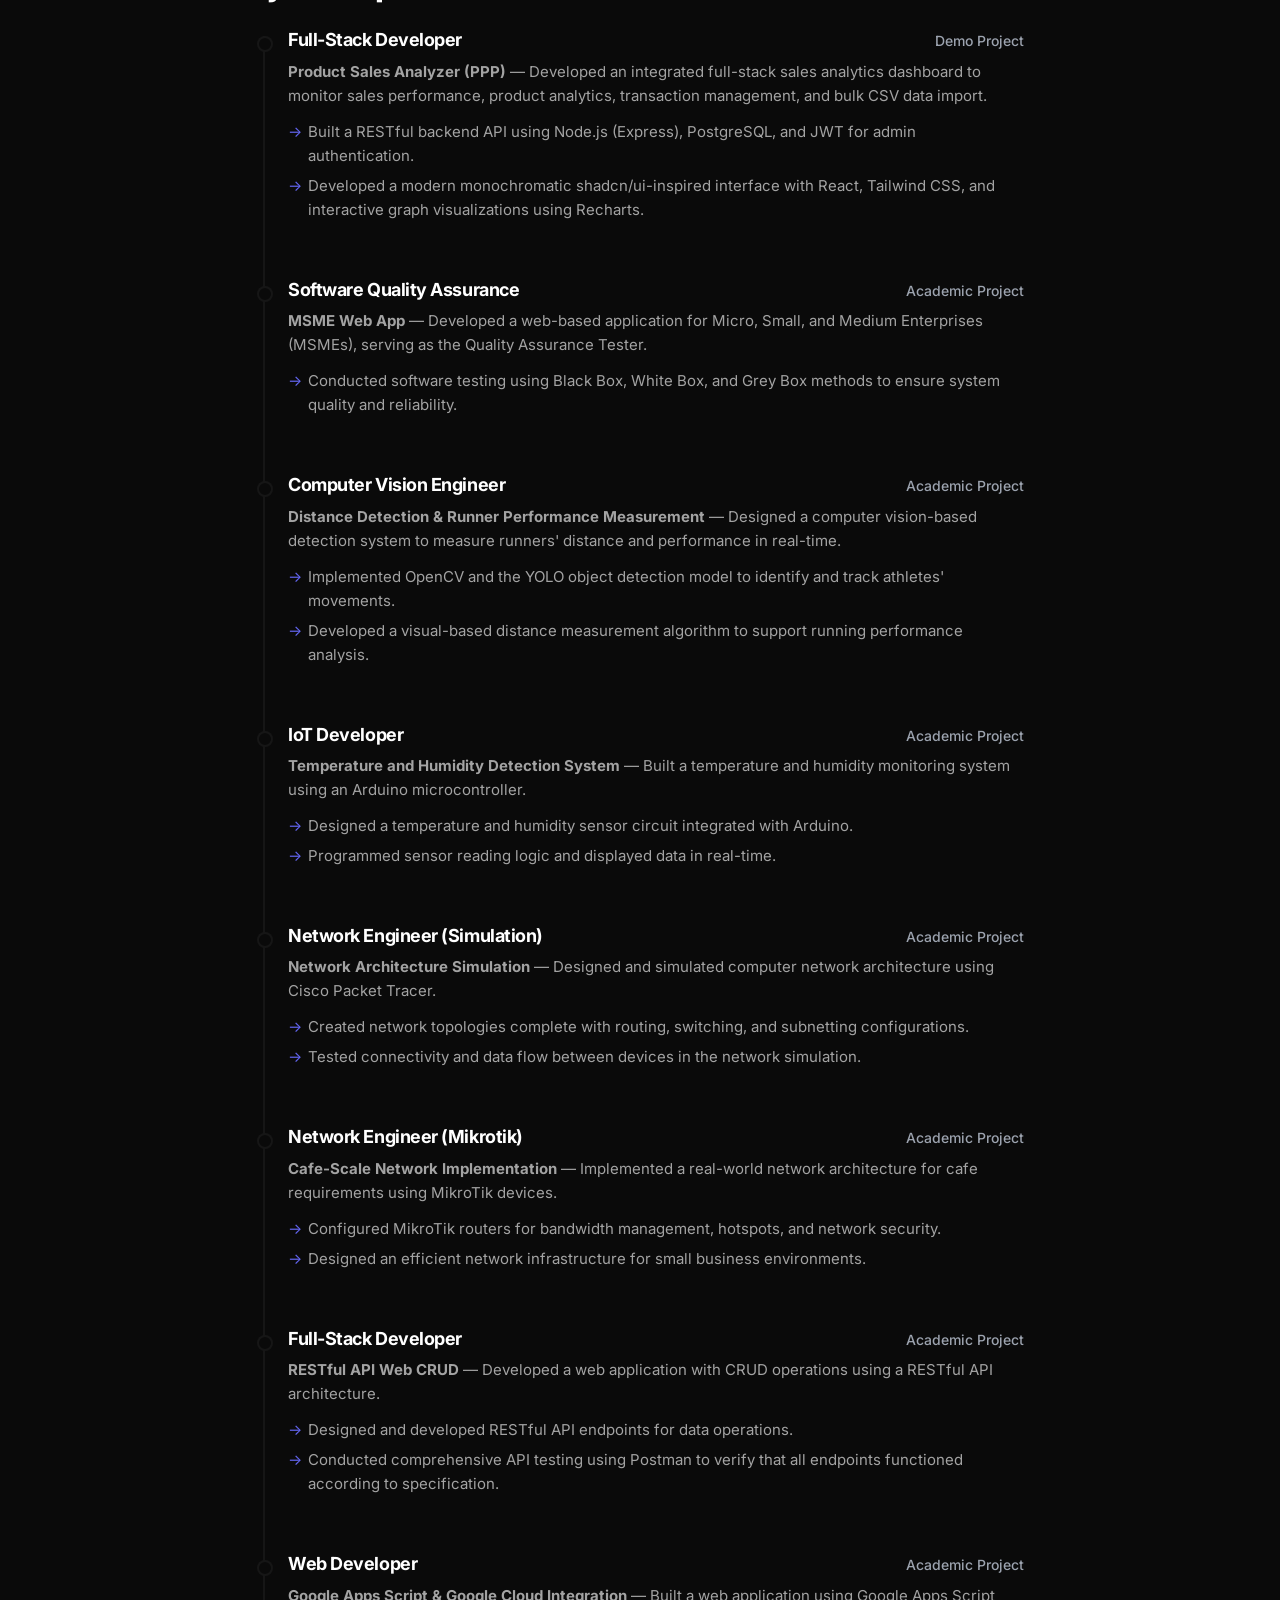
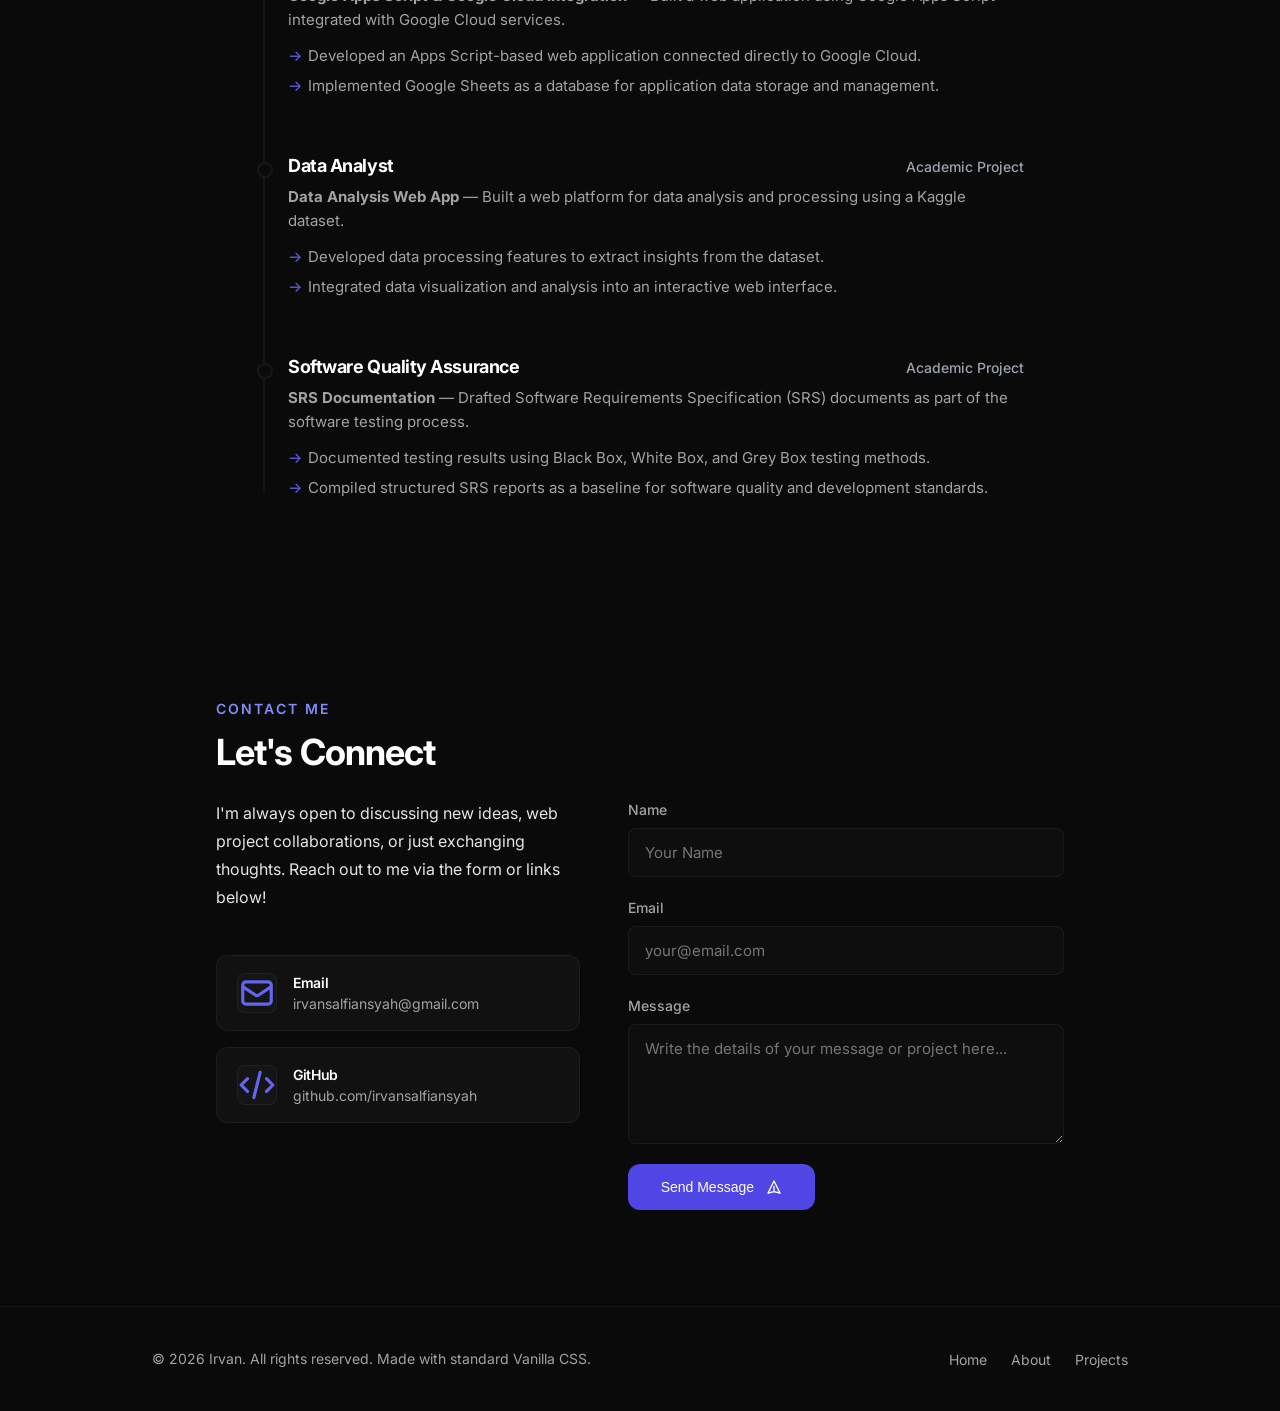
==== commit 9dc903ad: "Translate entire portfolio website to English and add project detail pages" ====
--- a/index.html
+++ b/index.html
@@ -1,11 +1,11 @@
 <!DOCTYPE html>
-<html lang="id">
+<html lang="en">
 
 <head>
   <meta charset="UTF-8">
   <meta name="viewport" content="width=device-width, initial-scale=1.0">
   <meta name="description"
-    content="Portofolio profesional Irvan, seorang pengembang web yang fokus membangun aplikasi web fungsional menggunakan asisten AI dan metode vibecoding.">
+    content="Irvan's professional portfolio, a web developer focused on building functional web applications using AI assistants and vibecoding.">
   <title>Irvan | Web Developer Portfolio</title>
   <link rel="stylesheet" href="style.css">
 </head>
@@ -33,12 +33,12 @@
         </svg>
       </button>
       <ul class="nav-links" id="nav-links">
-        <li><a href="#hero" class="active">Beranda</a></li>
-        <li><a href="#about">Tentang</a></li>
-        <li><a href="#skills">Keahlian</a></li>
-        <li><a href="#projects">Proyek</a></li>
-        <li><a href="#experience">Riwayat</a></li>
-        <li><a href="#contact">Kontak</a></li>
+        <li><a href="#hero" class="active">Home</a></li>
+        <li><a href="#about">About</a></li>
+        <li><a href="#skills">Skills</a></li>
+        <li><a href="#projects">Projects</a></li>
+        <li><a href="#experience">Experience</a></li>
+        <li><a href="#contact">Contact</a></li>
       </ul>
     </nav>
   </header>
@@ -50,25 +50,25 @@
     <section id="hero" class="container max-w-5xl">
       <div class="hero-grid">
         <div class="hero-content">
-          <div class="status-badge" aria-label="Status: Tersedia Berkolaborasi">
+          <div class="status-badge" aria-label="Status: Available to Collaborate">
             <span class="status-dot-container">
               <span class="status-dot-ping"></span>
               <span class="status-dot"></span>
             </span>
-            Tersedia untuk peluang baru
+            Available for new opportunities
           </div>
           <h1 class="hero-title">
-            Halo, saya <span class="text-gradient">Irvan</span>.<br>Saya mengembangkan aplikasi web.
+            Hello, I am <span class="text-gradient">Irvan</span>.<br>I build web applications.
           </h1>
           <div class="hero-actions">
             <a href="#projects" class="btn btn-primary">
-              Lihat Proyek
+              View Projects
               <svg viewBox="0 0 24 24" fill="none" stroke="currentColor">
                 <path stroke-linecap="round" stroke-linejoin="round" stroke-width="2" d="M14 5l7 7m0 0l-7 7m7-7H3" />
               </svg>
             </a>
             <a href="#contact" class="btn btn-secondary">
-              Hubungi Saya
+              Contact Me
               <svg viewBox="0 0 24 24" fill="none" stroke="currentColor">
                 <path stroke-linecap="round" stroke-linejoin="round" stroke-width="2"
                   d="M8 12h.01M12 12h.01M16 12h.01M21 12c0 4.418-4.03 8-9 8a9.863 9.863 0 01-4.255-.949L3 20l1.395-3.72C3.512 15.042 3 13.574 3 12c0-4.418 4.03-8 9-8s9 3.582 9 8z" />
@@ -80,8 +80,8 @@
           <div class="profile-container">
             <div class="profile-blob"></div>
             <div class="profile-img-container">
-              <img src="asset/1.png" alt="Muhamad Irvan Alfiyansah - Foto 1" class="profile-img active">
-              <img src="asset/2.png" alt="Muhamad Irvan Alfiyansah - Foto 2" class="profile-img">
+              <img src="asset/1.png" alt="Muhamad Irvan Alfiyansah - Photo 1" class="profile-img active">
+              <img src="asset/2.png" alt="Muhamad Irvan Alfiyansah - Photo 2" class="profile-img">
             </div>
           </div>
         </div>
@@ -90,49 +90,41 @@
 
     <!-- About Section -->
     <section id="about" class="container max-w-4xl">
-      <span class="section-label">Tentang Saya</span>
-      <h2>Cerita & Filosofi Pengodean</h2>
+      <span class="section-label">About Me</span>
+      <h2>Story & Coding Philosophy</h2>
       <div class="about-grid">
         <div class="about-text">
           <p class="body-text">
-            Mahasiswa Teknik Informatika semester 6 di Universitas Kebangsaan Republik Indonesia yang antusias dalam
-            pengembangan front-end dan infrastruktur TI. Memiliki fondasi praktis yang solid dalam HTML dan CSS, serta
-            pengalaman nyata dalam troubleshooting sistem operasi dan konfigurasi perangkat keras. Terbiasa beradaptasi
-            cepat dengan teknologi baru, termasuk pemanfaatan tools AI untuk efisiensi alur kerja. Memiliki ketelitian
-            tinggi dan pendekatan analitis dalam memecahkan masalah, siap berkontribusi untuk memberikan layanan
-            technical support yang responsif dan komunikatif.
+            A 6th-semester Informatics Engineering student at Universitas Kebangsaan Republik Indonesia, highly enthusiastic about front-end development and IT infrastructure. Possesses a solid practical foundation in HTML and CSS, as well as hands-on experience in operating system troubleshooting and hardware configuration. Adapts quickly to new technologies, including leveraging AI tools for workflow efficiency. Highly detailed and analytical in problem-solving, ready to contribute with responsive and communicative technical support.
           </p>
         </div>
         <div class="card bio-card" style="padding: 1.5rem 2rem; display: flex; flex-direction: column; gap: 1.25rem;">
           <h3
             style="font-size: 1.25rem; font-weight: 700; color: var(--text-heading); border-bottom: 1px solid var(--border-subtle); padding-bottom: 0.75rem; margin-bottom: 0.25rem;">
-            Biodata</h3>
+            Personal Info</h3>
 
           <div class="bio-item">
             <span
-              style="font-size: 0.75rem; text-transform: uppercase; letter-spacing: 0.1em; color: var(--text-secondary); display: block; margin-bottom: 0.25rem; font-weight: 500;">Nama
-              Lengkap</span>
+              style="font-size: 0.75rem; text-transform: uppercase; letter-spacing: 0.1em; color: var(--text-secondary); display: block; margin-bottom: 0.25rem; font-weight: 500;">Full Name</span>
             <span style="color: var(--text-heading); font-weight: 600; font-size: 1rem;">Muhamad Irvan Alfiyansah</span>
           </div>
 
           <div class="bio-item">
             <span
-              style="font-size: 0.75rem; text-transform: uppercase; letter-spacing: 0.1em; color: var(--text-secondary); display: block; margin-bottom: 0.25rem; font-weight: 500;">Universitas</span>
-            <span style="color: var(--text-heading); font-weight: 600; font-size: 1rem;">Universitas Kebangsaan Republik
-              Indonesia</span>
+              style="font-size: 0.75rem; text-transform: uppercase; letter-spacing: 0.1em; color: var(--text-secondary); display: block; margin-bottom: 0.25rem; font-weight: 500;">University</span>
+            <span style="color: var(--text-heading); font-weight: 600; font-size: 1rem;">Universitas Kebangsaan Republik Indonesia</span>
           </div>
 
           <div class="bio-item">
             <span
-              style="font-size: 0.75rem; text-transform: uppercase; letter-spacing: 0.1em; color: var(--text-secondary); display: block; margin-bottom: 0.25rem; font-weight: 500;">Program
-              Studi / Jurusan</span>
-            <span style="color: var(--text-heading); font-weight: 600; font-size: 1rem;">Teknik Informatika</span>
+              style="font-size: 0.75rem; text-transform: uppercase; letter-spacing: 0.1em; color: var(--text-secondary); display: block; margin-bottom: 0.25rem; font-weight: 500;">Major / Department</span>
+            <span style="color: var(--text-heading); font-weight: 600; font-size: 1rem;">Informatics Engineering</span>
           </div>
 
           <div class="bio-item">
             <span
               style="font-size: 0.75rem; text-transform: uppercase; letter-spacing: 0.1em; color: var(--text-secondary); display: block; margin-bottom: 0.25rem; font-weight: 500;">Semester</span>
-            <span style="color: var(--text-heading); font-weight: 600; font-size: 1rem;">Semester 6</span>
+            <span style="color: var(--text-heading); font-weight: 600; font-size: 1rem;">6th Semester</span>
           </div>
         </div>
       </div>
@@ -140,8 +132,8 @@
 
     <!-- Skills Section -->
     <section id="skills" class="container max-w-5xl">
-      <span class="section-label">Keahlian</span>
-      <h2>Keahlian & Teknologi</h2>
+      <span class="section-label">Skills</span>
+      <h2>Skills & Technologies</h2>
       <div class="grid-4">
 
         <!-- Frontend -->
@@ -194,88 +186,137 @@
 
     <!-- Projects Section -->
     <section id="projects" class="container max-w-5xl">
-      <span class="section-label">Karya</span>
-      <h2>Proyek Pilihan</h2>
-      <div class="grid-2">
-
-        <!-- Project 1 -->
-        <div class="card project-card">
-          <div>
-            <div class="project-header">
-              <svg class="project-folder" viewBox="0 0 24 24" fill="none" stroke="currentColor">
-                <path stroke-linecap="round" stroke-linejoin="round" stroke-width="2"
-                  d="M3 7v10a2 2 0 002 2h14a2 2 0 002-2V9a2 2 0 00-2-2h-6l-2-2H5a2 2 0 00-2 2z" />
-              </svg>
-              <div class="project-links">
-                <a href="https://github.com" target="_blank" rel="noopener noreferrer"
-                  aria-label="Sayur Sehat GitHub Repository" class="project-link-icon">
-                  <svg viewBox="0 0 24 24" fill="none" stroke="currentColor">
-                    <path stroke-linecap="round" stroke-linejoin="round" stroke-width="2"
-                      d="M10 20l4-16m4 4l4 4-4 4M6 16l-4-4 4-4" />
+      <span class="section-label">Work</span>
+      <h2>Featured Projects</h2>
+      <div class="grid-3">
+
+        <!-- Project 1: POS & Inventory Management App -->
+        <div class="card project-card-v2">
+          <a href="project-emerald-pos.html" aria-label="POS & Inventory Management App Details">
+            <div class="project-image-wrapper">
+              <img src="asset/POS0.png" alt="POS & Inventory Management App Cover">
+              <span class="project-category-badge">Web Application</span>
+            </div>
+          </a>
+          <div class="project-body">
+            <div class="project-meta-row">
+              <span>Full-Stack Developer</span>
+              <span>2026</span>
+            </div>
+            <a href="project-emerald-pos.html" style="text-decoration: none;">
+              <h3 class="project-title-v2">POS & Inventory Management App</h3>
+            </a>
+            <p class="project-desc-v2">
+              A high-performance full-stack retail Point of Sale & Inventory management system, designed with PostgreSQL transaction locking for real-time stock protection against overselling.
+            </p>
+            <div class="project-tags-v2">
+              <span class="project-tag-v2">React 19</span>
+              <span class="project-tag-v2">Node.js</span>
+              <span class="project-tag-v2">Express.js</span>
+              <span class="project-tag-v2">PostgreSQL</span>
+              <span class="project-tag-v2">Tailwind CSS v4</span>
+            </div>
+            <div class="project-actions-v2">
+              <div class="project-btn-group">
+                <a href="https://github.com/irvansalfiansyah/emerald-pos" target="_blank" rel="noopener noreferrer" class="btn btn-primary btn-small" style="font-size: 0.75rem; padding: 0.4rem 0.8rem; border-radius: 8px;">
+                  Repo
+                  <svg viewBox="0 0 24 24" fill="none" stroke="currentColor" width="12" height="12" style="margin-left: 2px;">
+                    <path stroke-linecap="round" stroke-linejoin="round" stroke-width="2" d="M10 20l4-16m4 4l4 4-4 4M6 16l-4-4 4-4" />
                   </svg>
                 </a>
               </div>
-            </div>
-            <h3 class="project-title">Sayur Sehat E-Commerce</h3>
-            <p class="project-desc">
-              Sebuah platform e-commerce belanja sayuran segar terintegrasi yang dibangun menggunakan arsitektur modern.
-              sebagai Software Quality Assurance yang merancang dokumen pengujian
-              fungsionalitas sistem menggunakan metode Black Box Testing, White Box Testing, dan Grey Box Testing.
+              <a href="project-emerald-pos.html" class="btn-details">Details</a>
+            </div>
+          </div>
+        </div>
+
+        <!-- Project 2: Sayur Sehat E-Commerce -->
+        <div class="card project-card-v2">
+          <a href="project-sayur-sehat.html" aria-label="Sayur Sehat E-Commerce Details">
+            <div class="project-image-wrapper">
+              <img src="asset/SQA1.png" alt="Sayur Sehat E-Commerce Cover">
+              <span class="project-category-badge" style="background-color: #4ade80; color: #064e3b;">Software QA</span>
+            </div>
+          </a>
+          <div class="project-body">
+            <div class="project-meta-row">
+              <span>Software QA Engineer</span>
+              <span>2026</span>
+            </div>
+            <a href="project-sayur-sehat.html" style="text-decoration: none;">
+              <h3 class="project-title-v2">Sayur Sehat E-Commerce</h3>
+            </a>
+            <p class="project-desc-v2">
+              An integrated fresh vegetable e-commerce platform, featuring comprehensive system functionality testing documentation using Black Box, White Box, and Grey Box methods.
             </p>
-          </div>
-          <div class="project-tags">
-            <span class="tag">React (Vite)</span>
-            <span class="tag">Go (Golang)</span>
-            <span class="tag">PostgreSQL</span>
-            <span class="tag">Tailwind CSS</span>
-            <span class="tag">Software Quality Assurance</span>
-          </div>
-        </div>
-
-        <!-- Project 2 -->
-        <div class="card project-card">
-          <div>
-            <div class="project-header">
-              <svg class="project-folder" viewBox="0 0 24 24" fill="none" stroke="currentColor">
-                <path stroke-linecap="round" stroke-linejoin="round" stroke-width="2"
-                  d="M3 7v10a2 2 0 002 2h14a2 2 0 002-2V9a2 2 0 00-2-2h-6l-2-2H5a2 2 0 00-2 2z" />
-              </svg>
-              <div class="project-links">
-                <a href="https://github.com" target="_blank" rel="noopener noreferrer"
-                  aria-label="Penganalisis Penjualan Produk GitHub Repository" class="project-link-icon">
-                  <svg viewBox="0 0 24 24" fill="none" stroke="currentColor">
-                    <path stroke-linecap="round" stroke-linejoin="round" stroke-width="2"
-                      d="M10 20l4-16m4 4l4 4-4 4M6 16l-4-4 4-4" />
+            <div class="project-tags-v2">
+              <span class="project-tag-v2">React (Vite)</span>
+              <span class="project-tag-v2">Go (Golang)</span>
+              <span class="project-tag-v2">PostgreSQL</span>
+              <span class="project-tag-v2">Tailwind CSS</span>
+              <span class="project-tag-v2">QA Testing</span>
+            </div>
+            <div class="project-actions-v2">
+              <div class="project-btn-group">
+                <a href="https://github.com/Nuryanfa/e-commerse-sqa/tree/main/dokumentasi" target="_blank" rel="noopener noreferrer" class="btn btn-primary btn-small" style="font-size: 0.75rem; padding: 0.4rem 0.8rem; border-radius: 8px;">
+                  Repo
+                  <svg viewBox="0 0 24 24" fill="none" stroke="currentColor" width="12" height="12" style="margin-left: 2px;">
+                    <path stroke-linecap="round" stroke-linejoin="round" stroke-width="2" d="M10 20l4-16m4 4l4 4-4 4M6 16l-4-4 4-4" />
                   </svg>
                 </a>
               </div>
-            </div>
-            <h3 class="project-title">Analytic DB: Penganalisis Penjualan Produk</h3>
-            <p class="project-desc">
-              Aplikasi dasbor analitik penjualan terintegrasi (full-stack) untuk memantau performa penjualan, analitik
-              produk, pengelolaan transaksi, serta impor massal CSV. Desain monokromatik ala shadcn/ui dengan aksen
-              warna Ember di frontend, serta backend yang mengimplementasikan arsitektur bersih.
+              <a href="project-sayur-sehat.html" class="btn-details">Details</a>
+            </div>
+          </div>
+        </div>
+
+        <!-- Project 3: Product Sales Analyzer (PPP) -->
+        <div class="card project-card-v2">
+          <a href="project-analytic-db.html" aria-label="Product Sales Analyzer (PPP) Details">
+            <div class="project-image-wrapper">
+              <img src="asset/Analisis1.jpeg" alt="Product Sales Analyzer (PPP) Cover">
+              <span class="project-category-badge">Web Application</span>
+            </div>
+          </a>
+          <div class="project-body">
+            <div class="project-meta-row">
+              <span>Full-Stack Developer</span>
+              <span>2026</span>
+            </div>
+            <a href="project-analytic-db.html" style="text-decoration: none;">
+              <h3 class="project-title-v2">Product Sales Analyzer (PPP)</h3>
+            </a>
+            <p class="project-desc-v2">
+              An integrated full-stack sales analytics dashboard to monitor sales performance, product analytics, transaction management, and bulk CSV data import.
             </p>
-          </div>
-          <div class="project-tags">
-            <span class="tag">React.js</span>
-            <span class="tag">Express.js</span>
-            <span class="tag">PostgreSQL</span>
-            <span class="tag">Tailwind CSS</span>
-            <span class="tag">Recharts</span>
-            <span class="tag">JWT & Bcrypt</span>
-          </div>
-        </div>
-
-
+            <div class="project-tags-v2">
+              <span class="project-tag-v2">React.js</span>
+              <span class="project-tag-v2">Express.js</span>
+              <span class="project-tag-v2">PostgreSQL</span>
+              <span class="project-tag-v2">Tailwind CSS</span>
+              <span class="project-tag-v2">Recharts</span>
+            </div>
+            <div class="project-actions-v2">
+              <div class="project-btn-group">
+                <a href="https://github.com/irvansalfiansyah/Penganalisis-Penjualan-Produk-PPP-" target="_blank" rel="noopener noreferrer" class="btn btn-primary btn-small" style="font-size: 0.75rem; padding: 0.4rem 0.8rem; border-radius: 8px;">
+                  Repo
+                  <svg viewBox="0 0 24 24" fill="none" stroke="currentColor" width="12" height="12" style="margin-left: 2px;">
+                    <path stroke-linecap="round" stroke-linejoin="round" stroke-width="2" d="M10 20l4-16m4 4l4 4-4 4M6 16l-4-4 4-4" />
+                  </svg>
+                </a>
+              </div>
+              <a href="project-analytic-db.html" class="btn-details">Details</a>
+            </div>
+          </div>
+        </div>
 
       </div>
     </section>
 
     <!-- Experience Timeline Section -->
     <section id="experience" class="container max-w-4xl">
-      <span class="section-label">Perjalanan</span>
-      <h2>Riwayat Proyek</h2>
+      <span class="section-label">Journey</span>
+      <h2>Project Experience</h2>
       <div class="timeline">
 
         <!-- Project: Penganalisis Penjualan Produk -->
@@ -283,17 +324,13 @@
           <div class="timeline-dot" aria-hidden="true"></div>
           <div class="timeline-header">
             <h3 class="timeline-role">Full-Stack Developer</h3>
-            <span class="timeline-date">Proyek Dummy</span>
-          </div>
-          <div class="timeline-body">
-            <p><strong>Penganalisis Penjualan Produk (PPP)</strong> — Mengembangkan aplikasi dasbor analitik penjualan
-              terintegrasi (full-stack) untuk memantau performa penjualan, analitik produk, pengelolaan transaksi, serta
-              impor massal data dari file CSV.</p>
-            <ul>
-              <li>Membangun RESTful API backend menggunakan Node.js (Express), PostgreSQL, dan JWT untuk otentikasi
-                admin.</li>
-              <li>Mengembangkan antarmuka modern monokromatik ala shadcn/ui dengan React, Tailwind CSS, dan visualisasi
-                grafik interaktif menggunakan Recharts.</li>
+            <span class="timeline-date">Demo Project</span>
+          </div>
+          <div class="timeline-body">
+            <p><strong>Product Sales Analyzer (PPP)</strong> — Developed an integrated full-stack sales analytics dashboard to monitor sales performance, product analytics, transaction management, and bulk CSV data import.</p>
+            <ul>
+              <li>Built a RESTful backend API using Node.js (Express), PostgreSQL, and JWT for admin authentication.</li>
+              <li>Developed a modern monochromatic shadcn/ui-inspired interface with React, Tailwind CSS, and interactive graph visualizations using Recharts.</li>
             </ul>
           </div>
         </div>
@@ -303,15 +340,12 @@
           <div class="timeline-dot" aria-hidden="true"></div>
           <div class="timeline-header">
             <h3 class="timeline-role">Software Quality Assurance</h3>
-            <span class="timeline-date">Proyek Kampus</span>
-          </div>
-          <div class="timeline-body">
-            <p><strong>Aplikasi UMKM</strong> — Mengembangkan aplikasi berbasis web untuk pelaku Usaha Mikro, Kecil, dan
-              Menengah (UMKM), penanggung jawab pengujian kualitas
-              perangkat lunak.</p>
-            <ul>
-              <li>Melakukan pengujian perangkat lunak menggunakan metode Black Box, White Box, dan Grey Box Testing
-                untuk memastikan kualitas dan keandalan sistem.</li>
+            <span class="timeline-date">Academic Project</span>
+          </div>
+          <div class="timeline-body">
+            <p><strong>MSME Web App</strong> — Developed a web-based application for Micro, Small, and Medium Enterprises (MSMEs), serving as the Quality Assurance Tester.</p>
+            <ul>
+              <li>Conducted software testing using Black Box, White Box, and Grey Box methods to ensure system quality and reliability.</li>
             </ul>
           </div>
         </div>
@@ -321,15 +355,13 @@
           <div class="timeline-dot" aria-hidden="true"></div>
           <div class="timeline-header">
             <h3 class="timeline-role">Computer Vision Engineer</h3>
-            <span class="timeline-date">Proyek Kampus</span>
-          </div>
-          <div class="timeline-body">
-            <p><strong>Deteksi Jarak & Pengukuran Atlet Lari</strong> — Merancang sistem deteksi berbasis computer
-              vision untuk mengukur jarak dan performa atlet lari secara real-time.</p>
-            <ul>
-              <li>Mengimplementasikan library OpenCV dan model deteksi objek YOLO untuk mendeteksi dan melacak
-                pergerakan atlet.</li>
-              <li>Mengembangkan algoritma pengukuran jarak berbasis visual untuk mendukung analisis performa lari.</li>
+            <span class="timeline-date">Academic Project</span>
+          </div>
+          <div class="timeline-body">
+            <p><strong>Distance Detection & Runner Performance Measurement</strong> — Designed a computer vision-based detection system to measure runners' distance and performance in real-time.</p>
+            <ul>
+              <li>Implemented OpenCV and the YOLO object detection model to identify and track athletes' movements.</li>
+              <li>Developed a visual-based distance measurement algorithm to support running performance analysis.</li>
             </ul>
           </div>
         </div>
@@ -339,14 +371,13 @@
           <div class="timeline-dot" aria-hidden="true"></div>
           <div class="timeline-header">
             <h3 class="timeline-role">IoT Developer</h3>
-            <span class="timeline-date">Proyek Kampus</span>
-          </div>
-          <div class="timeline-body">
-            <p><strong>Sistem Deteksi Suhu dan Kelembapan</strong> — Membangun sistem monitoring suhu dan kelembapan
-              menggunakan mikrokontroler Arduino.</p>
-            <ul>
-              <li>Merancang rangkaian sensor suhu dan kelembapan yang terintegrasi dengan Arduino.</li>
-              <li>Memprogram logika pembacaan sensor dan menampilkan data secara real-time.</li>
+            <span class="timeline-date">Academic Project</span>
+          </div>
+          <div class="timeline-body">
+            <p><strong>Temperature and Humidity Detection System</strong> — Built a temperature and humidity monitoring system using an Arduino microcontroller.</p>
+            <ul>
+              <li>Designed a temperature and humidity sensor circuit integrated with Arduino.</li>
+              <li>Programmed sensor reading logic and displayed data in real-time.</li>
             </ul>
           </div>
         </div>
@@ -355,15 +386,14 @@
         <div class="timeline-item">
           <div class="timeline-dot" aria-hidden="true"></div>
           <div class="timeline-header">
-            <h3 class="timeline-role">Network Engineer (Simulasi)</h3>
-            <span class="timeline-date">Proyek Kampus</span>
-          </div>
-          <div class="timeline-body">
-            <p><strong>Simulasi Arsitektur Jaringan</strong> — Merancang dan mensimulasikan arsitektur jaringan komputer
-              menggunakan Cisco Packet Tracer.</p>
-            <ul>
-              <li>Membuat topologi jaringan lengkap dengan konfigurasi routing, switching, dan subnetting.</li>
-              <li>Menguji konektivitas dan alur data antar perangkat dalam simulasi jaringan.</li>
+            <h3 class="timeline-role">Network Engineer (Simulation)</h3>
+            <span class="timeline-date">Academic Project</span>
+          </div>
+          <div class="timeline-body">
+            <p><strong>Network Architecture Simulation</strong> — Designed and simulated computer network architecture using Cisco Packet Tracer.</p>
+            <ul>
+              <li>Created network topologies complete with routing, switching, and subnetting configurations.</li>
+              <li>Tested connectivity and data flow between devices in the network simulation.</li>
             </ul>
           </div>
         </div>
@@ -373,14 +403,13 @@
           <div class="timeline-dot" aria-hidden="true"></div>
           <div class="timeline-header">
             <h3 class="timeline-role">Network Engineer (Mikrotik)</h3>
-            <span class="timeline-date">Proyek Kampus</span>
-          </div>
-          <div class="timeline-body">
-            <p><strong>Implementasi Jaringan Skala Kafe</strong> — Mengimplementasikan arsitektur jaringan nyata untuk
-              kebutuhan skala kafe menggunakan perangkat Mikrotik.</p>
-            <ul>
-              <li>Mengonfigurasi router Mikrotik untuk manajemen bandwidth, hotspot, dan keamanan jaringan.</li>
-              <li>Merancang infrastruktur jaringan yang efisien untuk lingkungan bisnis skala kecil.</li>
+            <span class="timeline-date">Academic Project</span>
+          </div>
+          <div class="timeline-body">
+            <p><strong>Cafe-Scale Network Implementation</strong> — Implemented a real-world network architecture for cafe requirements using MikroTik devices.</p>
+            <ul>
+              <li>Configured MikroTik routers for bandwidth management, hotspots, and network security.</li>
+              <li>Designed an efficient network infrastructure for small business environments.</li>
             </ul>
           </div>
         </div>
@@ -390,15 +419,13 @@
           <div class="timeline-dot" aria-hidden="true"></div>
           <div class="timeline-header">
             <h3 class="timeline-role">Full-Stack Developer</h3>
-            <span class="timeline-date">Proyek Kampus</span>
-          </div>
-          <div class="timeline-body">
-            <p><strong>Web CRUD dengan RESTful API</strong> — Mengembangkan aplikasi web dengan operasi CRUD (Create,
-              Read, Update, Delete) menggunakan arsitektur RESTful API.</p>
-            <ul>
-              <li>Merancang dan mengembangkan endpoint RESTful API untuk operasi data.</li>
-              <li>Melakukan pengujian API secara menyeluruh menggunakan Postman untuk memastikan setiap endpoint
-                berfungsi sesuai spesifikasi.</li>
+            <span class="timeline-date">Academic Project</span>
+          </div>
+          <div class="timeline-body">
+            <p><strong>RESTful API Web CRUD</strong> — Developed a web application with CRUD operations using a RESTful API architecture.</p>
+            <ul>
+              <li>Designed and developed RESTful API endpoints for data operations.</li>
+              <li>Conducted comprehensive API testing using Postman to verify that all endpoints functioned according to specification.</li>
             </ul>
           </div>
         </div>
@@ -408,15 +435,13 @@
           <div class="timeline-dot" aria-hidden="true"></div>
           <div class="timeline-header">
             <h3 class="timeline-role">Web Developer</h3>
-            <span class="timeline-date">Proyek Kampus</span>
-          </div>
-          <div class="timeline-body">
-            <p><strong>Integrasi Google Apps Script & Google Cloud</strong> — Membangun aplikasi web menggunakan Google
-              Apps Script yang terintegrasi dengan layanan Google Cloud.</p>
-            <ul>
-              <li>Mengembangkan aplikasi web berbasis Apps Script yang terhubung langsung dengan Google Cloud.</li>
-              <li>Mengimplementasikan Google Sheets sebagai database untuk penyimpanan dan pengelolaan data aplikasi.
-              </li>
+            <span class="timeline-date">Academic Project</span>
+          </div>
+          <div class="timeline-body">
+            <p><strong>Google Apps Script & Google Cloud Integration</strong> — Built a web application using Google Apps Script integrated with Google Cloud services.</p>
+            <ul>
+              <li>Developed an Apps Script-based web application connected directly to Google Cloud.</li>
+              <li>Implemented Google Sheets as a database for application data storage and management.</li>
             </ul>
           </div>
         </div>
@@ -426,14 +451,13 @@
           <div class="timeline-dot" aria-hidden="true"></div>
           <div class="timeline-header">
             <h3 class="timeline-role">Data Analyst</h3>
-            <span class="timeline-date">Proyek Kampus</span>
-          </div>
-          <div class="timeline-body">
-            <p><strong>Web Analisis Data</strong> — Membangun platform web untuk analisis dan pengolahan data
-              menggunakan dataset dari Kaggle.</p>
-            <ul>
-              <li>Mengembangkan fitur pengolahan data untuk mengekstrak insight dari dataset.</li>
-              <li>Mengintegrasikan visualisasi dan analisis data ke dalam antarmuka web yang interaktif.</li>
+            <span class="timeline-date">Academic Project</span>
+          </div>
+          <div class="timeline-body">
+            <p><strong>Data Analysis Web App</strong> — Built a web platform for data analysis and processing using a Kaggle dataset.</p>
+            <ul>
+              <li>Developed data processing features to extract insights from the dataset.</li>
+              <li>Integrated data visualization and analysis into an interactive web interface.</li>
             </ul>
           </div>
         </div>
@@ -443,15 +467,13 @@
           <div class="timeline-dot" aria-hidden="true"></div>
           <div class="timeline-header">
             <h3 class="timeline-role">Software Quality Assurance</h3>
-            <span class="timeline-date">Proyek Kampus</span>
-          </div>
-          <div class="timeline-body">
-            <p><strong>Dokumentasi SKPL</strong> — Menyusun dokumen Spesifikasi Kebutuhan Perangkat Lunak (SKPL) sebagai
-              bagian dari proses pengujian perangkat lunak.</p>
-            <ul>
-              <li>Mendokumentasikan hasil pengujian menggunakan metode Black Box, White Box, dan Grey Box Testing.</li>
-              <li>Menyusun laporan SKPL yang terstruktur sebagai acuan kualitas dan standar pengembangan perangkat
-                lunak.</li>
+            <span class="timeline-date">Academic Project</span>
+          </div>
+          <div class="timeline-body">
+            <p><strong>SRS Documentation</strong> — Drafted Software Requirements Specification (SRS) documents as part of the software testing process.</p>
+            <ul>
+              <li>Documented testing results using Black Box, White Box, and Grey Box testing methods.</li>
+              <li>Compiled structured SRS reports as a baseline for software quality and development standards.</li>
             </ul>
           </div>
         </div>
@@ -461,14 +483,13 @@
 
     <!-- Contact Section -->
     <section id="contact" class="container max-w-4xl">
-      <span class="section-label">Hubungi Saya</span>
-      <h2>Mari Terhubung</h2>
+      <span class="section-label">Contact Me</span>
+      <h2>Let's Connect</h2>
       <div class="contact-container">
 
         <div class="contact-info">
           <p class="body-text">
-            Saya selalu terbuka untuk mendiskusikan ide baru, kolaborasi proyek web, atau sekadar bertukar pikiran.
-            Hubungi saya melalui form atau media di bawah!
+            I'm always open to discussing new ideas, web project collaborations, or just exchanging thoughts. Reach out to me via the form or links below!
           </p>
           <div class="contact-methods">
 
@@ -504,21 +525,21 @@
 
         <form class="contact-form" id="contact-form" novalidate>
           <div class="form-group">
-            <label for="form-name">Nama</label>
-            <input type="text" id="form-name" name="name" class="form-control" placeholder="Nama Anda" required>
+            <label for="form-name">Name</label>
+            <input type="text" id="form-name" name="name" class="form-control" placeholder="Your Name" required>
           </div>
           <div class="form-group">
             <label for="form-email">Email</label>
-            <input type="email" id="form-email" name="email" class="form-control" placeholder="alamat@email.com"
+            <input type="email" id="form-email" name="email" class="form-control" placeholder="your@email.com"
               required>
           </div>
           <div class="form-group">
-            <label for="form-message">Pesan</label>
+            <label for="form-message">Message</label>
             <textarea id="form-message" name="message" class="form-control"
-              placeholder="Tulis detail pesan atau proyek Anda di sini..." required></textarea>
+              placeholder="Write the details of your message or project here..." required></textarea>
           </div>
           <button type="submit" class="btn btn-primary" style="width: fit-content;">
-            Kirim Pesan
+            Send Message
             <svg viewBox="0 0 24 24" fill="none" stroke="currentColor">
               <path stroke-linecap="round" stroke-linejoin="round" stroke-width="2"
                 d="M12 19l9 2-9-18-9 18 9-2zm0 0v-8" />
@@ -533,12 +554,11 @@
 
   <footer>
     <div class="footer-container">
-      <div class="footer-text">&copy; 2026 Irvan. Hak cipta dilindungi undang-undang. Dibuat menggunakan Vanilla CSS
-        standar.</div>
+      <div class="footer-text">&copy; 2026 Irvan. All rights reserved. Made with standard Vanilla CSS.</div>
       <ul class="footer-links">
-        <li><a href="#hero">Beranda</a></li>
-        <li><a href="#about">Tentang</a></li>
-        <li><a href="#projects">Proyek</a></li>
+        <li><a href="#hero">Home</a></li>
+        <li><a href="#about">About</a></li>
+        <li><a href="#projects">Projects</a></li>
       </ul>
     </div>
   </footer>
--- a/style.css
+++ b/style.css
@@ -138,10 +138,7 @@
 }
 
 .text-gradient {
-  background: linear-gradient(135deg, #6366f1 0%, #f43f5e 100%);
-  -webkit-background-clip: text;
-  -webkit-text-fill-color: transparent;
-  background-clip: text;
+  color: #3b82f6;
   display: inline-block;
 }
 
@@ -995,7 +992,7 @@
   position: absolute;
   width: 100%;
   height: 100%;
-  background: linear-gradient(135deg, rgba(99, 102, 241, 0.25) 0%, rgba(244, 63, 94, 0.25) 100%);
+  background-color: rgba(59, 130, 246, 0.35);
   border-radius: 60% 40% 30% 70% / 60% 30% 70% 40%;
   animation: blob-bounce 12s ease-in-out infinite;
   filter: blur(8px);
@@ -1010,8 +1007,7 @@
   overflow: hidden;
   border: 3px solid rgba(255, 255, 255, 0.05);
   box-shadow: 0 15px 35px rgba(0, 0, 0, 0.6), 
-              0 0 20px rgba(99, 102, 241, 0.15), 
-              0 0 40px rgba(244, 63, 94, 0.1);
+              0 0 25px rgba(59, 130, 246, 0.25);
   z-index: 2;
   background-color: var(--bg-page);
 }
@@ -1068,3 +1064,295 @@
     transform: none;
   }
 }
+
+/* --- Redesigned Project Card Layout --- */
+.project-card-v2 {
+  padding: 0 !important; /* Override standard card padding */
+  overflow: hidden;
+  display: flex;
+  flex-direction: column;
+  height: 100%;
+}
+
+.project-image-wrapper {
+  position: relative;
+  width: 100%;
+  height: 200px;
+  overflow: hidden;
+  border-bottom: 1px solid var(--border-subtle);
+}
+
+.project-image-wrapper img {
+  width: 100%;
+  height: 100%;
+  object-fit: cover;
+  transition: transform 0.5s cubic-bezier(0.16, 1, 0.3, 1);
+}
+
+.project-card-v2:hover .project-image-wrapper img {
+  transform: scale(1.05);
+}
+
+.project-category-badge {
+  position: absolute;
+  top: 1rem;
+  right: 1rem;
+  background-color: #eab308; /* Yellow-500 */
+  color: #0f172a; /* Slate-900 */
+  font-size: 0.7rem;
+  font-weight: 800;
+  padding: 0.25rem 0.75rem;
+  border-radius: 9999px;
+  letter-spacing: 0.05em;
+  text-transform: uppercase;
+  box-shadow: 0 4px 12px rgba(0, 0, 0, 0.25);
+  z-index: 10;
+}
+
+.project-body {
+  padding: 1.5rem;
+  display: flex;
+  flex-direction: column;
+  flex-grow: 1;
+  gap: 0.75rem;
+}
+
+.project-meta-row {
+  display: flex;
+  justify-content: space-between;
+  align-items: center;
+  font-size: 0.8rem;
+  color: var(--text-metadata);
+  font-weight: 500;
+}
+
+.project-title-v2 {
+  font-size: 1.25rem;
+  font-weight: 700;
+  color: var(--text-heading);
+  line-height: 1.3;
+  margin-bottom: 0.25rem;
+  transition: color 0.3s ease;
+}
+
+.project-card-v2:hover .project-title-v2 {
+  color: var(--accent-hover);
+}
+
+.project-desc-v2 {
+  font-size: 0.875rem;
+  color: var(--text-secondary);
+  line-height: 1.6;
+  flex-grow: 1;
+  margin-bottom: 0.75rem;
+}
+
+.project-tags-v2 {
+  display: flex;
+  flex-wrap: wrap;
+  gap: 0.375rem;
+  margin-bottom: 1.25rem;
+}
+
+.project-tag-v2 {
+  background-color: rgba(255, 255, 255, 0.04);
+  border: 1px solid var(--border-subtle);
+  color: var(--text-secondary);
+  font-size: 0.75rem;
+  font-weight: 500;
+  padding: 0.2rem 0.6rem;
+  border-radius: 8px;
+}
+
+.project-actions-v2 {
+  display: flex;
+  justify-content: space-between;
+  align-items: center;
+  padding-top: 1rem;
+  border-top: 1px solid var(--border-subtle);
+  margin-top: auto;
+}
+
+.project-btn-group {
+  display: flex;
+  gap: 0.5rem;
+}
+
+.project-btn-group .btn-small {
+  padding: 0.5rem 1rem;
+  font-size: 0.75rem;
+  border-radius: 0.5rem;
+  height: 32px;
+  display: inline-flex;
+  align-items: center;
+  gap: 0.375rem;
+}
+
+.btn-details {
+  font-size: 0.85rem;
+  font-weight: 600;
+  color: var(--text-heading);
+  text-decoration: none;
+  transition: color 0.3s ease;
+  cursor: pointer;
+  border-bottom: 1px solid transparent;
+}
+
+.btn-details:hover {
+  color: var(--accent-hover);
+  border-bottom-color: var(--accent-hover);
+}
+
+/* --- Project Detail Page Styles --- */
+.detail-container {
+  padding-top: 6rem;
+  padding-bottom: 4rem;
+}
+
+.btn-back {
+  display: inline-flex;
+  align-items: center;
+  gap: 0.5rem;
+  color: var(--text-secondary);
+  text-decoration: none;
+  font-size: 0.875rem;
+  font-weight: 500;
+  margin-bottom: 2rem;
+  transition: color 0.3s ease, transform 0.3s ease;
+}
+
+.btn-back:hover {
+  color: var(--text-heading);
+  transform: translateX(-4px);
+}
+
+.project-detail-header {
+  margin-bottom: 2.5rem;
+}
+
+.project-detail-meta {
+  display: flex;
+  gap: 1.5rem;
+  font-size: 0.9rem;
+  color: var(--text-secondary);
+  margin-top: 0.5rem;
+  margin-bottom: 1rem;
+}
+
+.project-detail-meta span strong {
+  color: var(--text-heading);
+}
+
+.gallery-container {
+  display: flex;
+  flex-direction: column;
+  gap: 1rem;
+  margin-bottom: 3rem;
+}
+
+.main-image-viewport {
+  width: 100%;
+  aspect-ratio: 16/9;
+  border-radius: 12px;
+  border: 1px solid var(--border-subtle);
+  overflow: hidden;
+  position: relative;
+  background-color: #121212;
+}
+
+.main-image-viewport img {
+  width: 100%;
+  height: 100%;
+  object-fit: contain;
+  opacity: 0;
+  transition: opacity 0.4s ease;
+  position: absolute;
+  top: 0;
+  left: 0;
+}
+
+.main-image-viewport img.active {
+  opacity: 1;
+  position: relative;
+}
+
+.gallery-thumbnails {
+  display: flex;
+  gap: 0.5rem;
+  overflow-x: auto;
+  padding-bottom: 0.5rem;
+}
+
+.thumb-btn {
+  width: 80px;
+  aspect-ratio: 16/10;
+  border-radius: 6px;
+  border: 2px solid transparent;
+  overflow: hidden;
+  cursor: pointer;
+  padding: 0;
+  opacity: 0.5;
+  transition: opacity 0.3s ease, border-color 0.3s ease;
+  flex-shrink: 0;
+  background: none;
+}
+
+.thumb-btn img {
+  width: 100%;
+  height: 100%;
+  object-fit: cover;
+}
+
+.thumb-btn.active, .thumb-btn:hover {
+  opacity: 1;
+  border-color: var(--accent-primary);
+}
+
+.project-detail-grid {
+  display: grid;
+  grid-template-columns: 1fr;
+  gap: 3rem;
+  align-items: start;
+}
+
+@media (min-width: 768px) {
+  .project-detail-grid {
+    grid-template-columns: 1.4fr 0.8fr;
+  }
+}
+
+.detail-section-title {
+  font-size: 1.5rem;
+  border-bottom: 1px solid var(--border-subtle);
+  padding-bottom: 0.5rem;
+  margin-bottom: 1rem;
+}
+
+.detail-features-list {
+  list-style: none;
+  margin-top: 1rem;
+  display: flex;
+  flex-direction: column;
+  gap: 0.75rem;
+}
+
+.detail-features-list li {
+  position: relative;
+  padding-left: 1.5rem;
+  line-height: 1.6;
+}
+
+.detail-features-list li::before {
+  content: '✓';
+  position: absolute;
+  left: 0;
+  color: var(--text-success);
+  font-weight: bold;
+}
+
+.sidebar-card {
+  display: flex;
+  flex-direction: column;
+  gap: 1.5rem;
+}
+
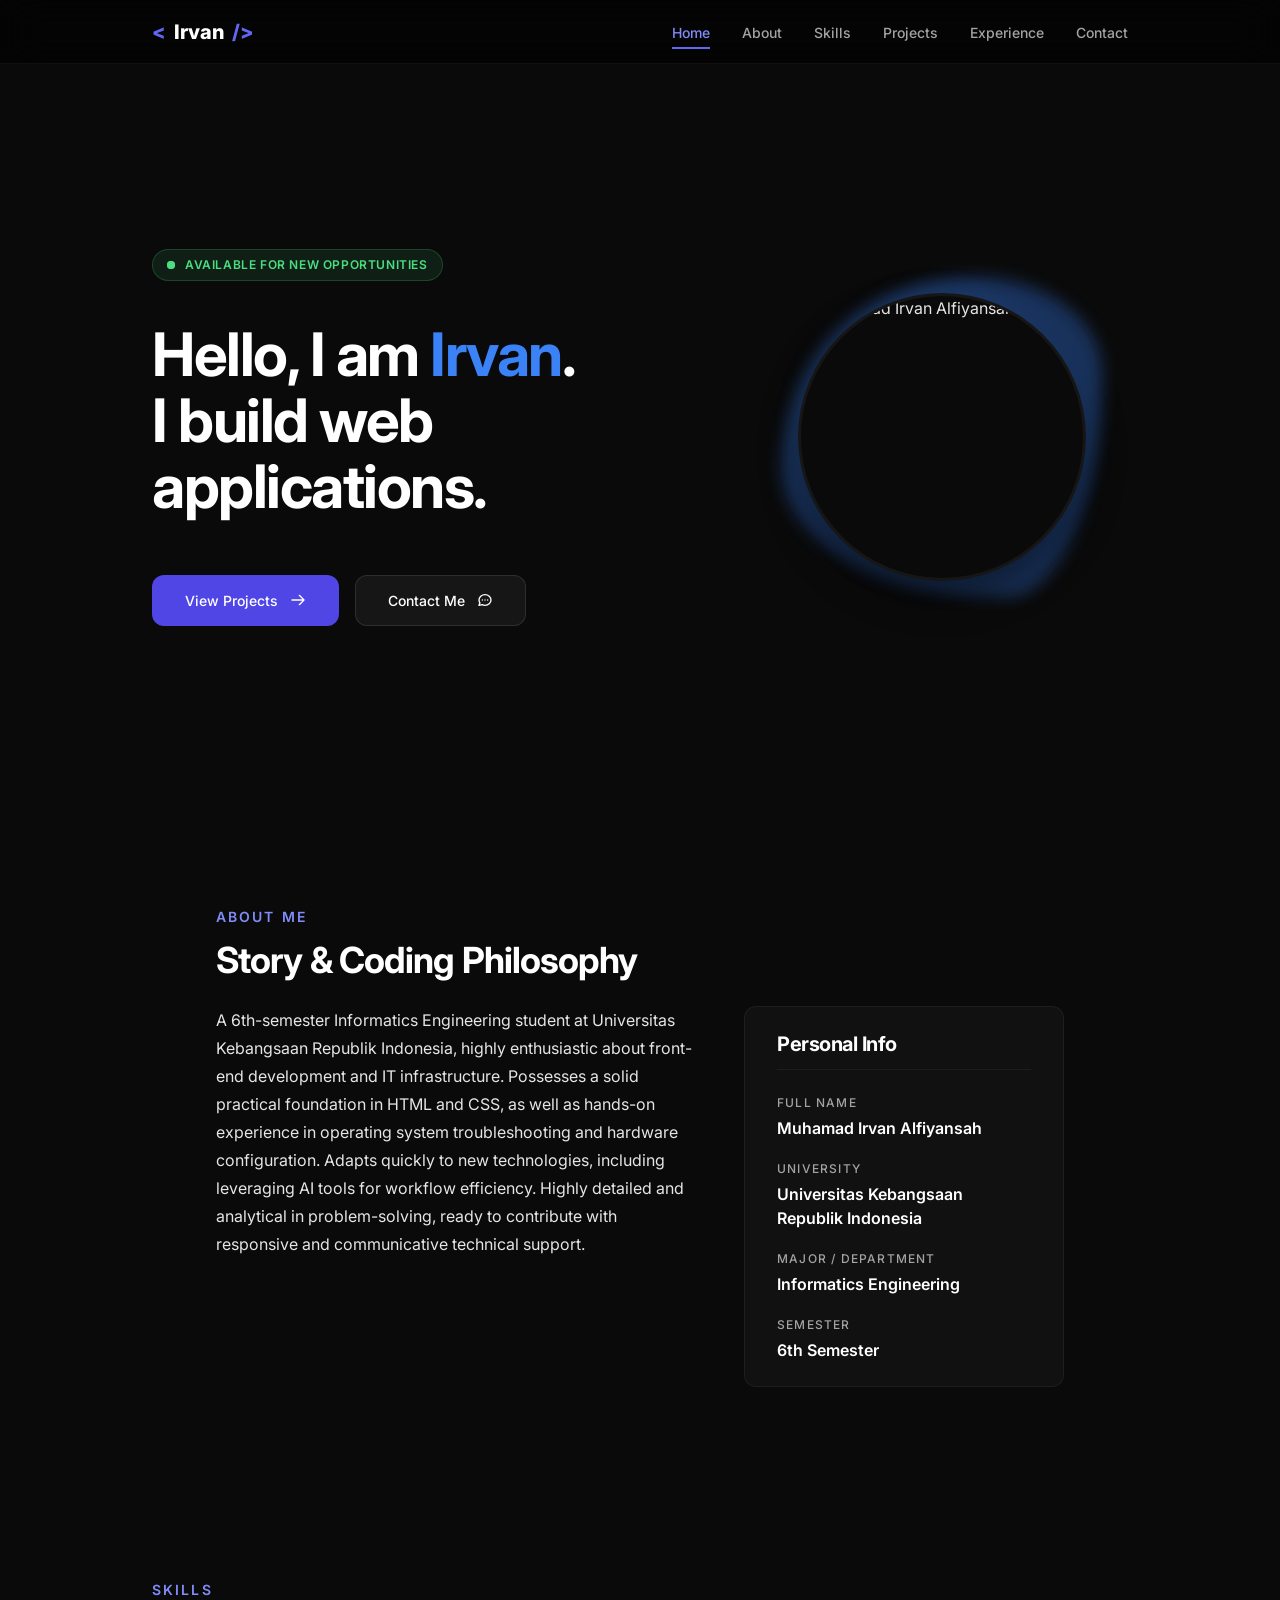
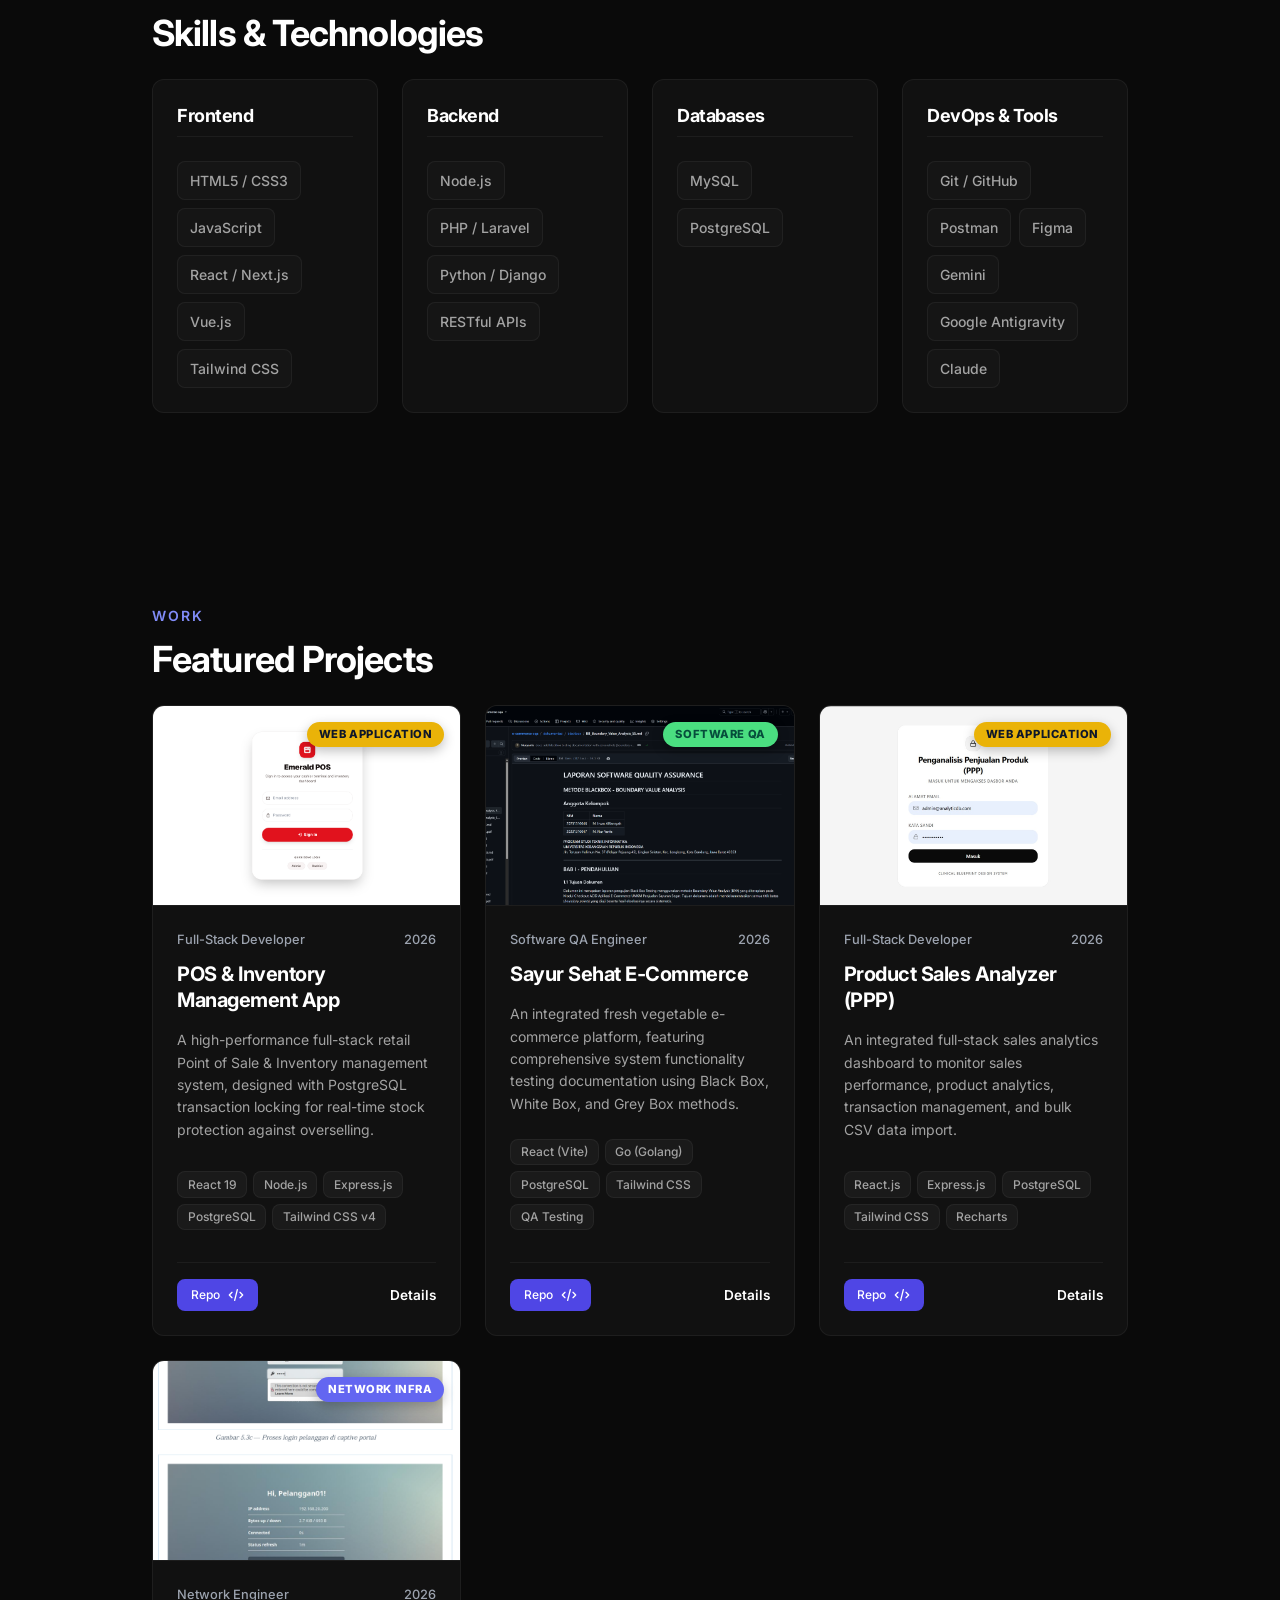
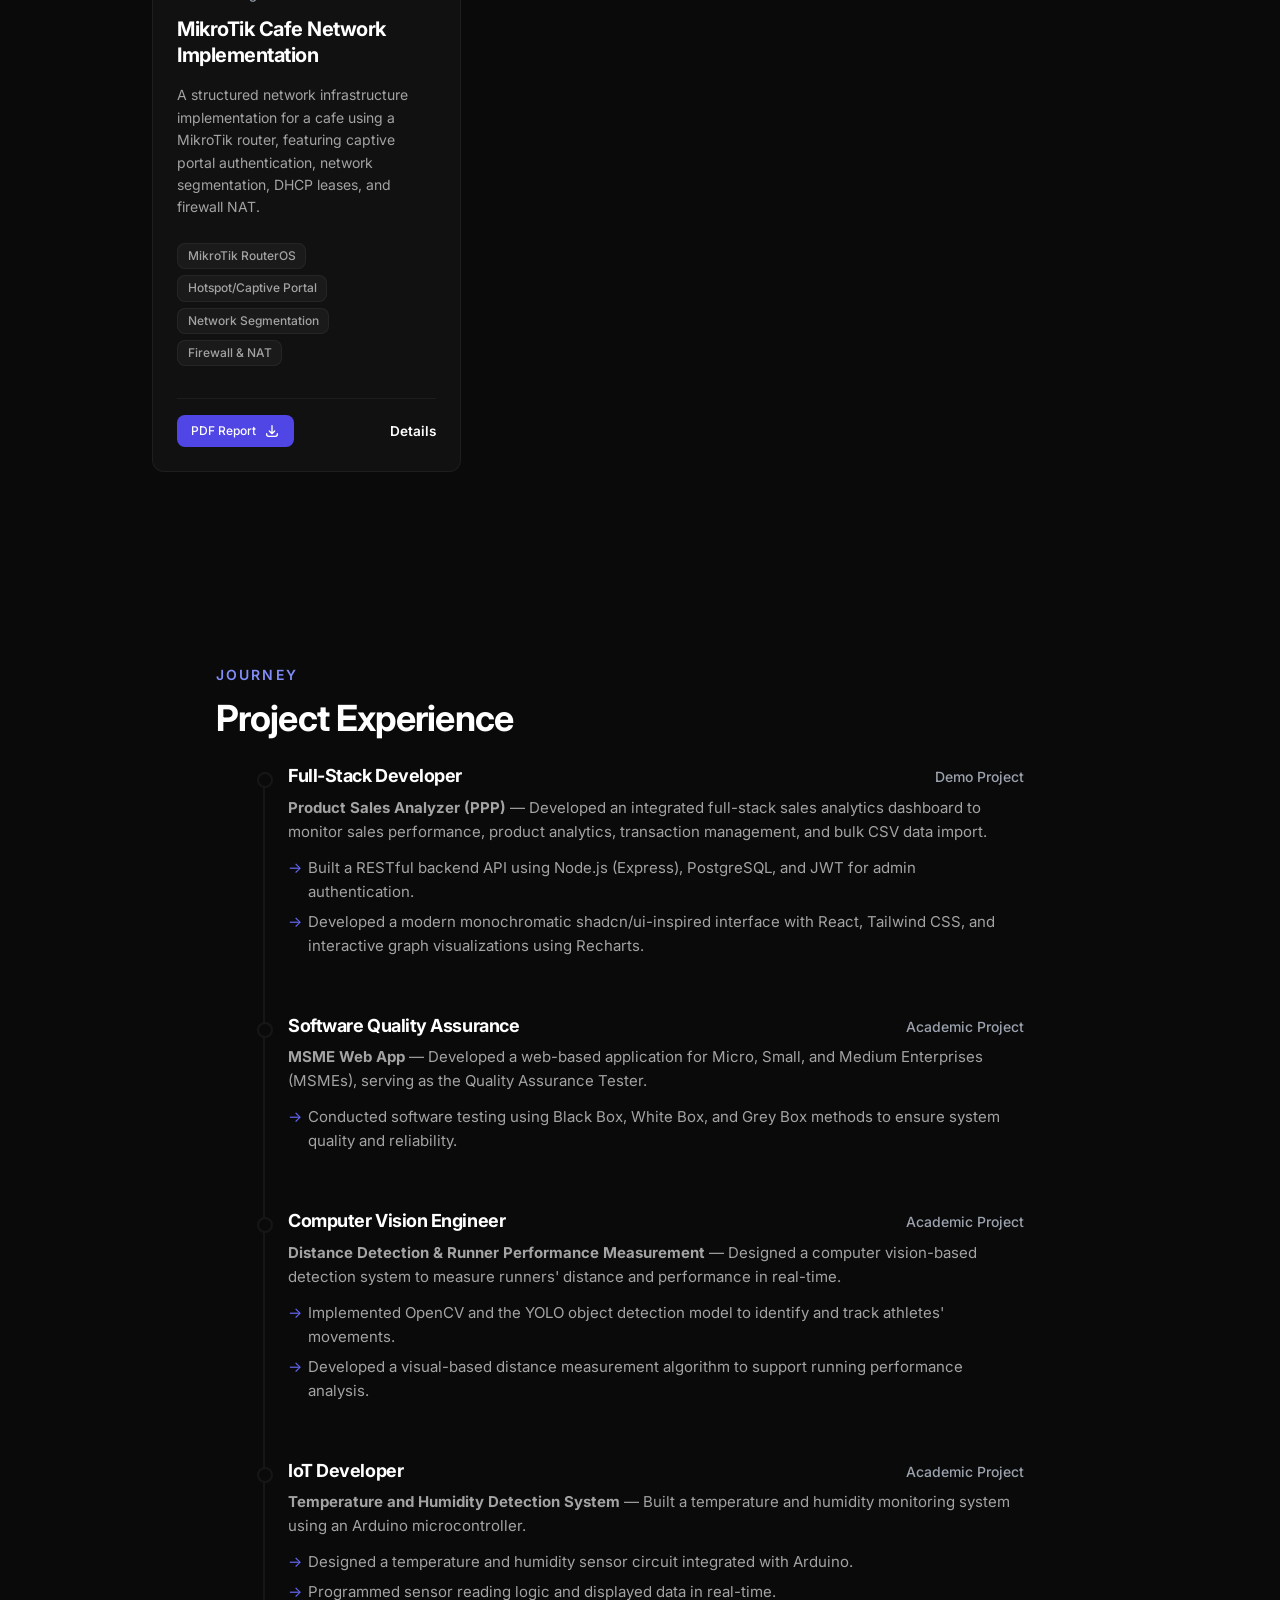
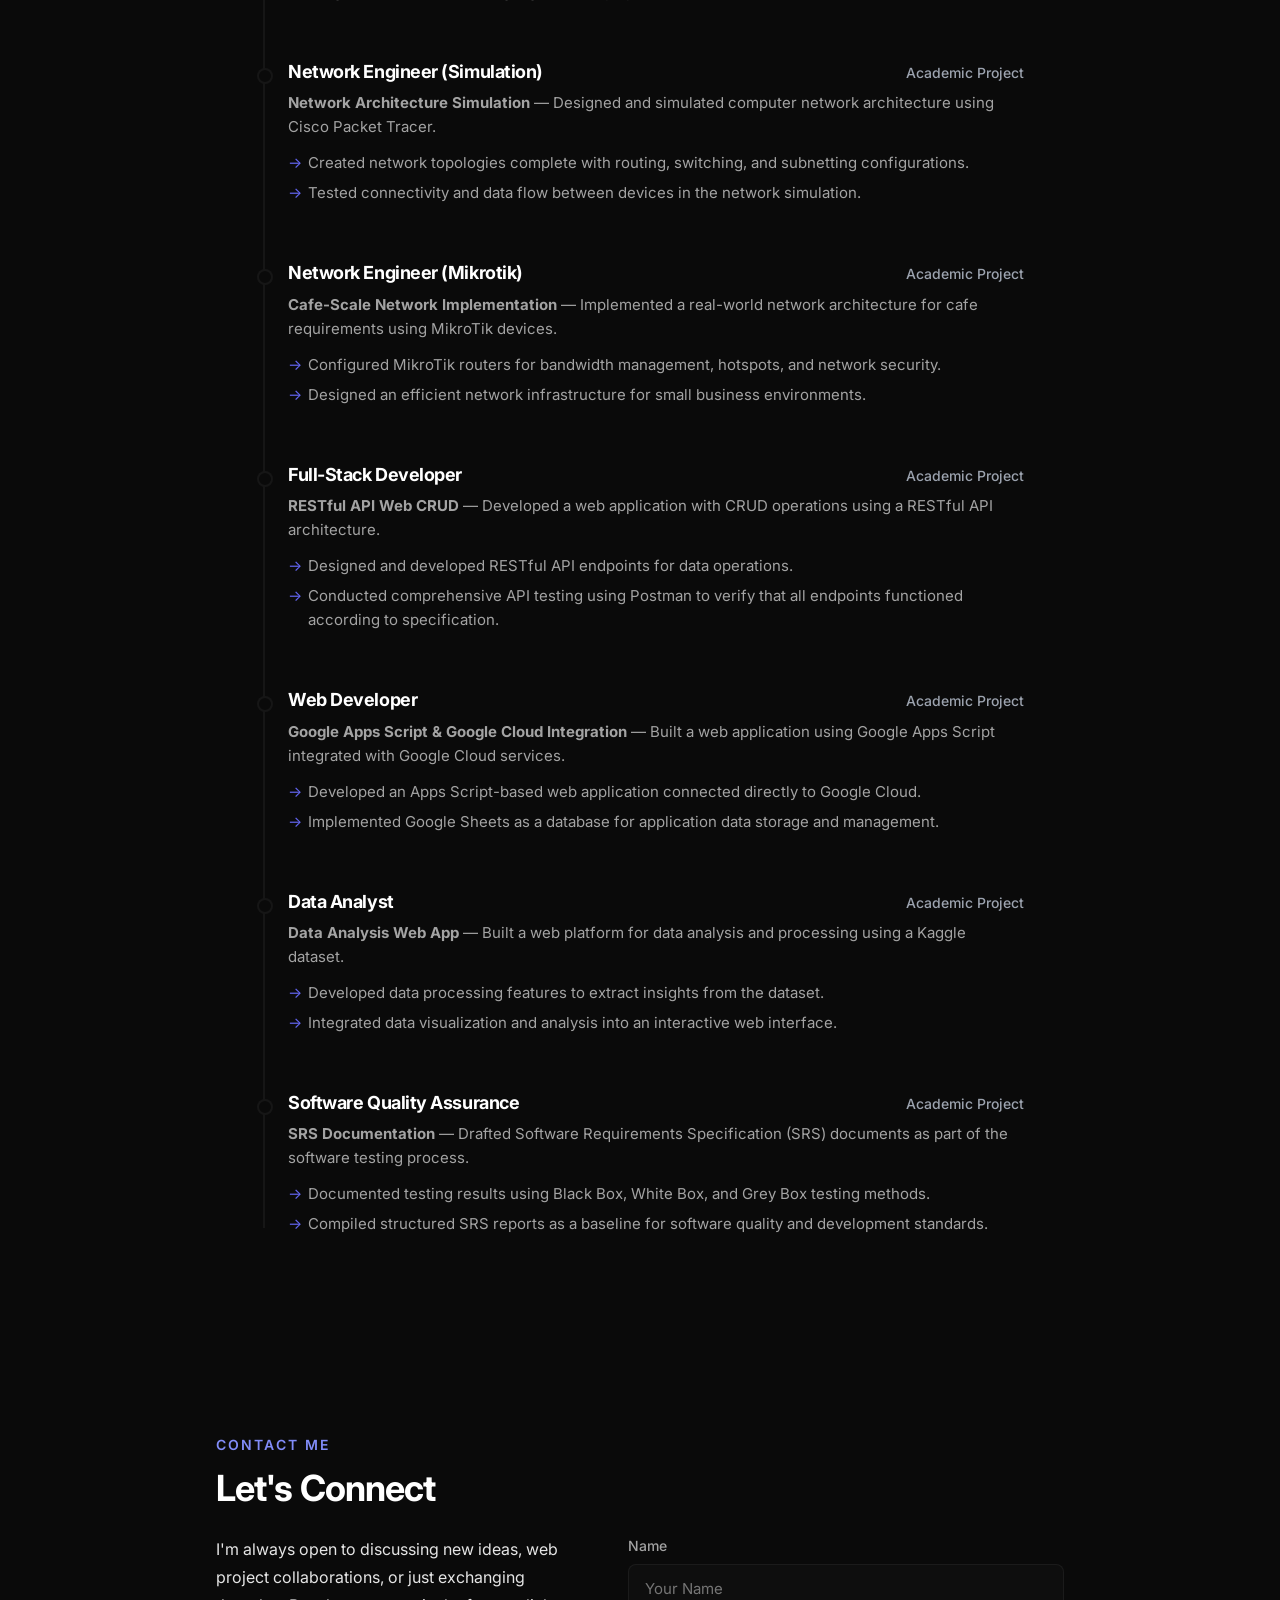
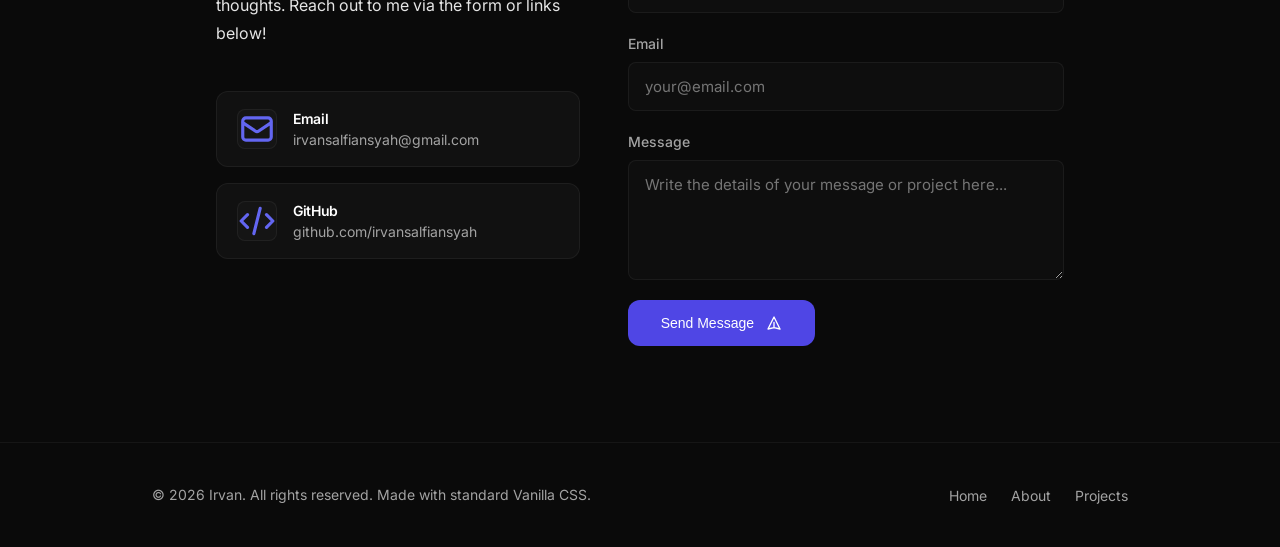
==== commit 2809f234: "Add MikroTik Cafe Network project and PDF report" ====
--- a/index.html
+++ b/index.html
@@ -310,6 +310,45 @@
           </div>
         </div>
 
+        <!-- Project 4: Cafe-Scale Network Implementation (MikroTik) -->
+        <div class="card project-card-v2">
+          <a href="project-mikrotik-network.html" aria-label="Cafe-Scale Network Implementation Details">
+            <div class="project-image-wrapper">
+              <img src="asset/jaringan1.png" alt="Cafe-Scale Network Implementation Cover">
+              <span class="project-category-badge" style="background-color: #6366f1; color: #ffffff;">Network Infra</span>
+            </div>
+          </a>
+          <div class="project-body">
+            <div class="project-meta-row">
+              <span>Network Engineer</span>
+              <span>2026</span>
+            </div>
+            <a href="project-mikrotik-network.html" style="text-decoration: none;">
+              <h3 class="project-title-v2">MikroTik Cafe Network Implementation</h3>
+            </a>
+            <p class="project-desc-v2">
+              A structured network infrastructure implementation for a cafe using a MikroTik router, featuring captive portal authentication, network segmentation, DHCP leases, and firewall NAT.
+            </p>
+            <div class="project-tags-v2">
+              <span class="project-tag-v2">MikroTik RouterOS</span>
+              <span class="project-tag-v2">Hotspot/Captive Portal</span>
+              <span class="project-tag-v2">Network Segmentation</span>
+              <span class="project-tag-v2">Firewall & NAT</span>
+            </div>
+            <div class="project-actions-v2">
+              <div class="project-btn-group">
+                <a href="asset/Laporan_Implementasi_Mikrotik.pdf" download class="btn btn-primary btn-small" style="font-size: 0.75rem; padding: 0.4rem 0.8rem; border-radius: 8px;">
+                  PDF Report
+                  <svg viewBox="0 0 24 24" fill="none" stroke="currentColor" width="12" height="12" style="margin-left: 2px;">
+                    <path stroke-linecap="round" stroke-linejoin="round" stroke-width="2" d="M4 16v1a3 3 0 003 3h10a3 3 0 003-3v-1m-4-4l-4 4m0 0l-4-4m4 4V4" />
+                  </svg>
+                </a>
+              </div>
+              <a href="project-mikrotik-network.html" class="btn-details">Details</a>
+            </div>
+          </div>
+        </div>
+
       </div>
     </section>
 
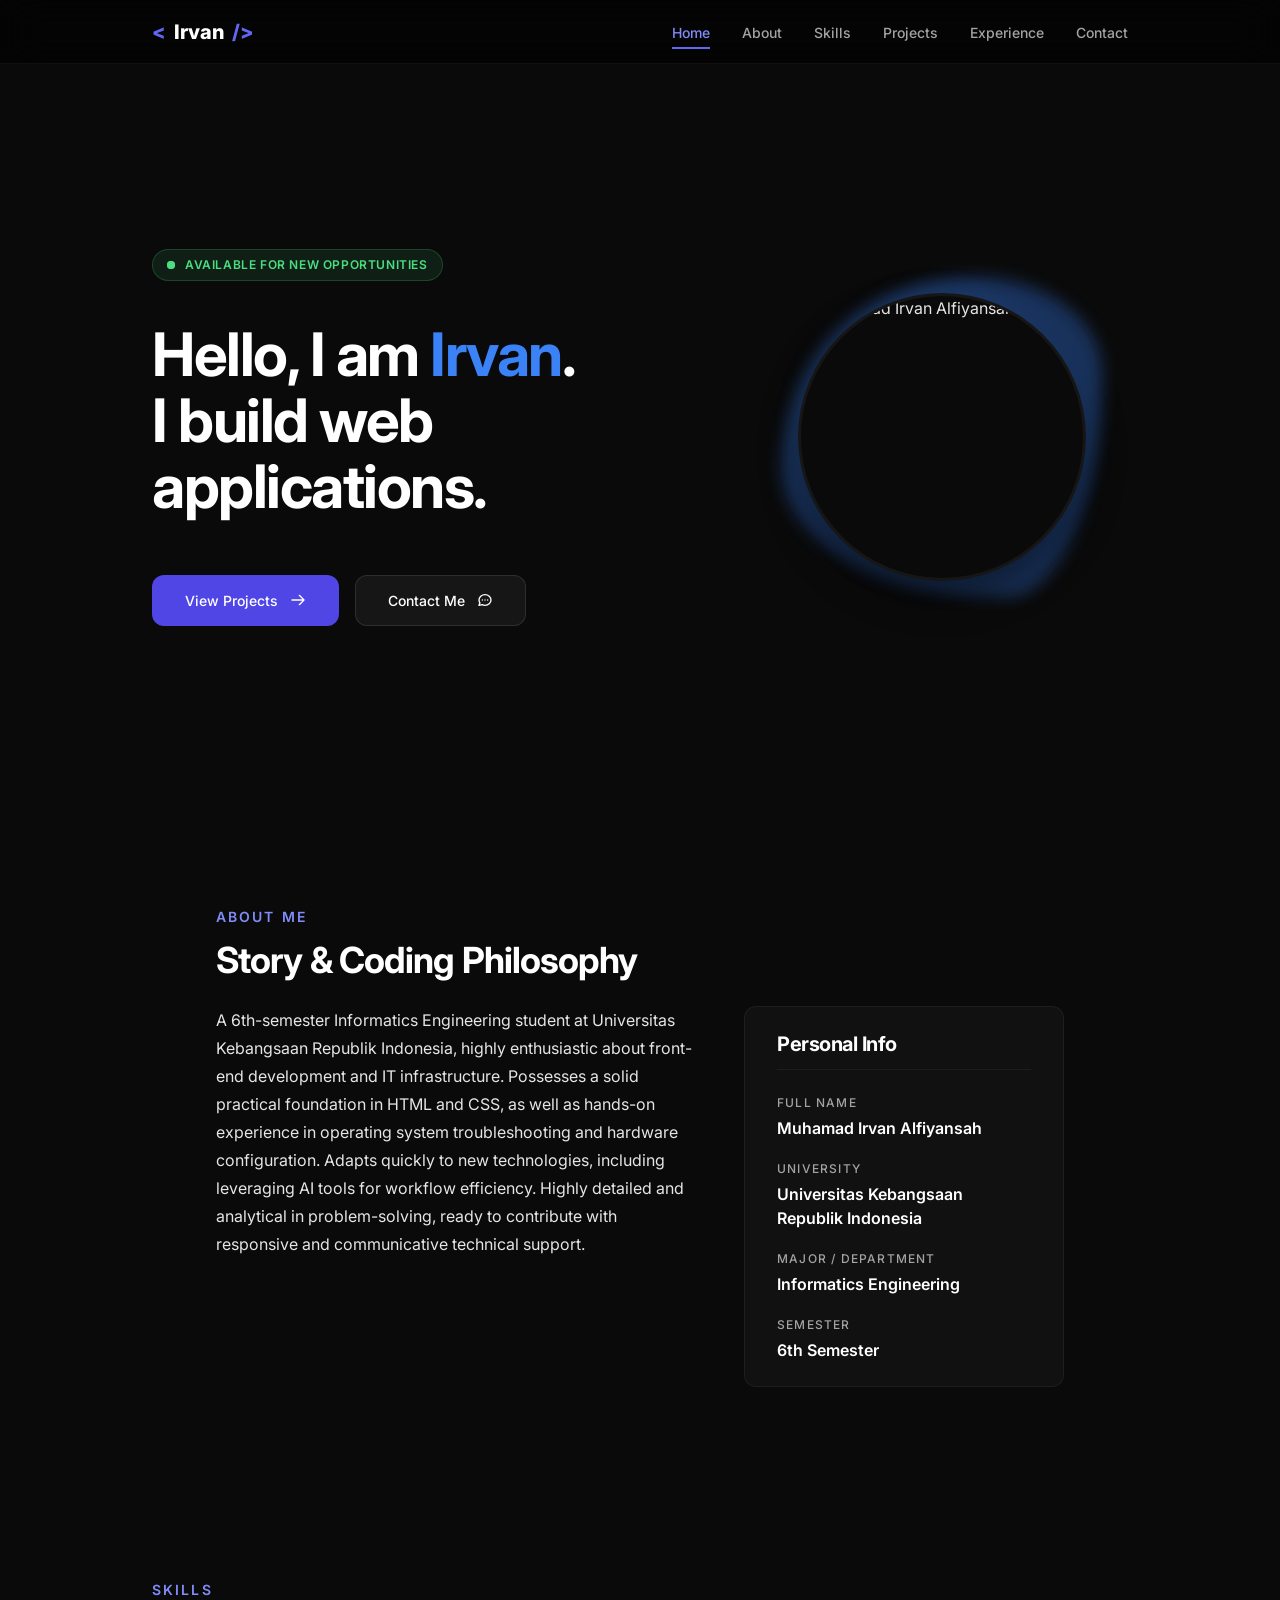
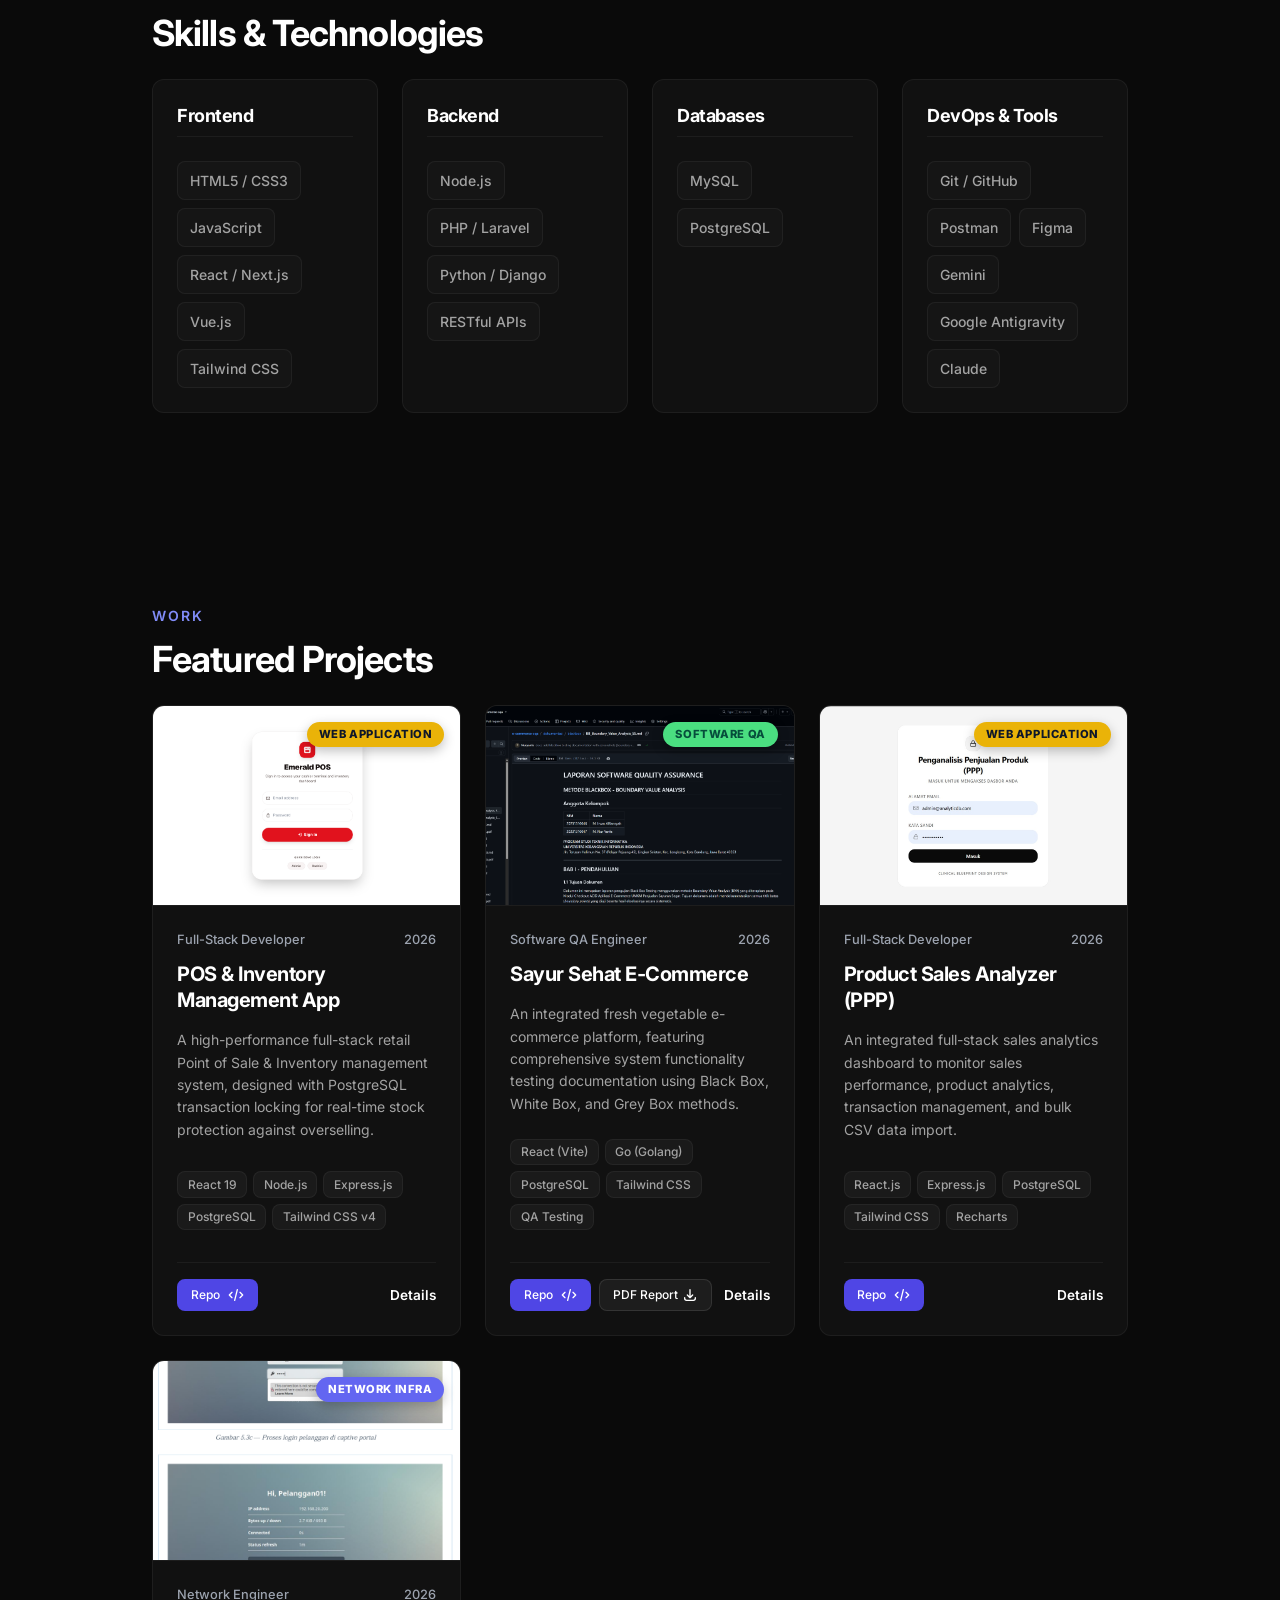
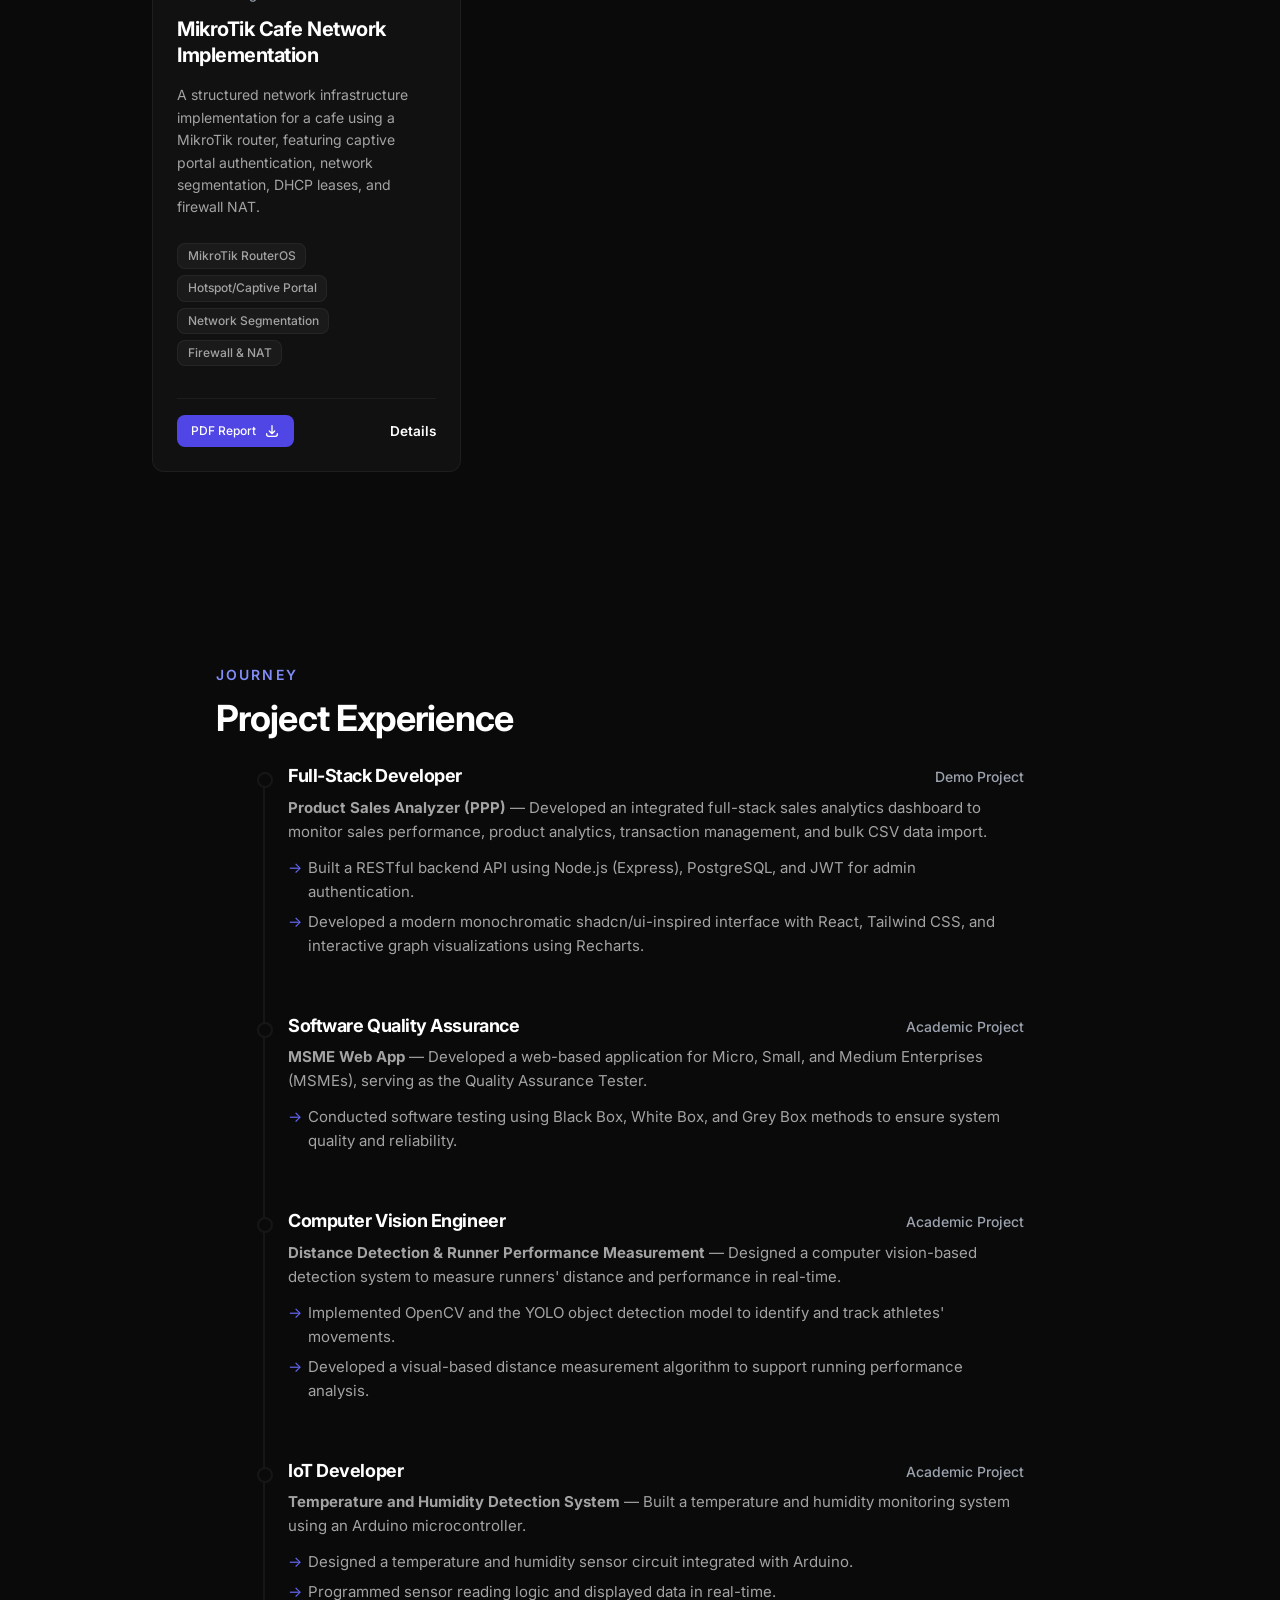
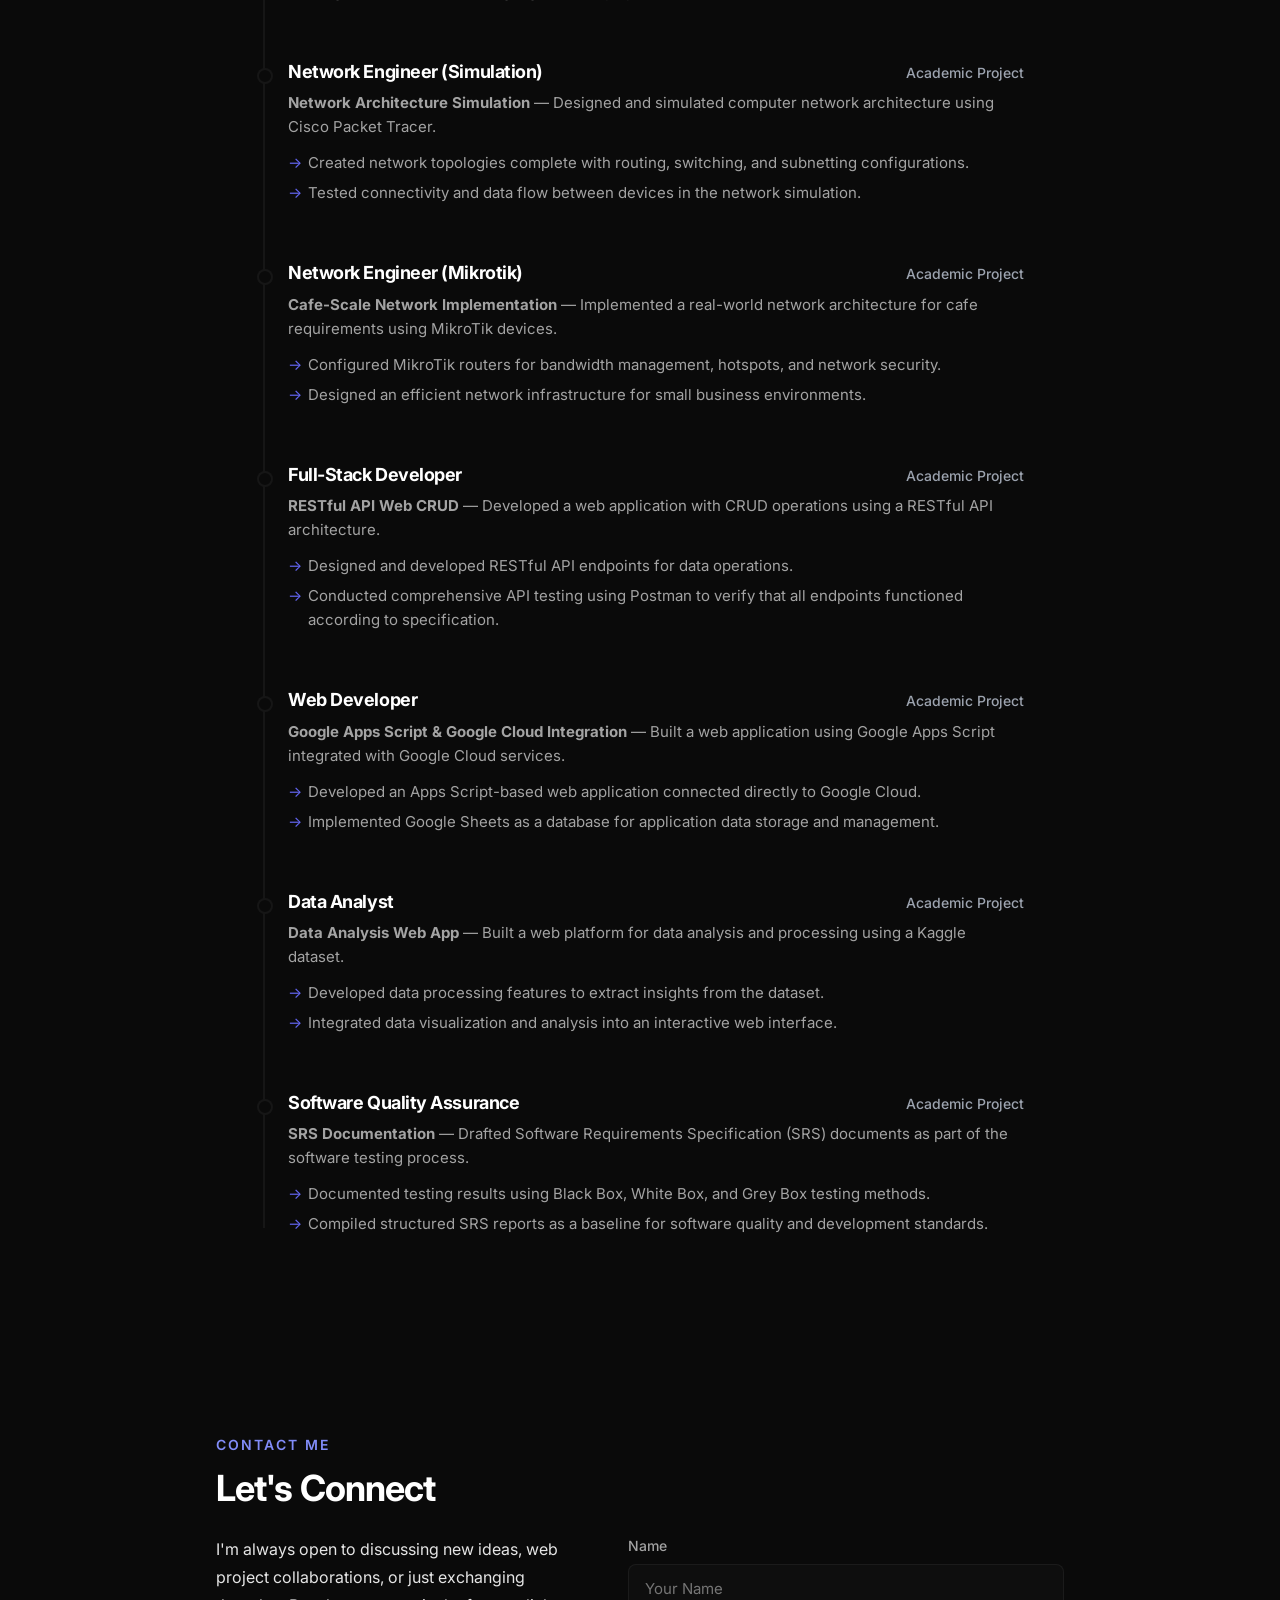
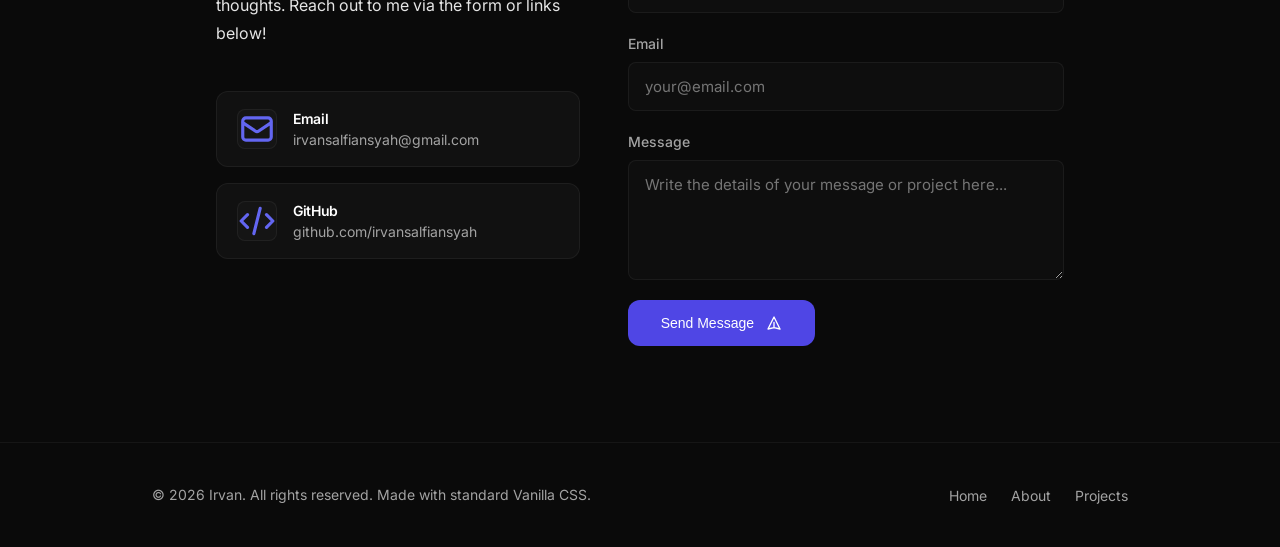
==== commit 9b7c9768: "Add SQA documentation PDF report to Sayur Sehat project" ====
--- a/index.html
+++ b/index.html
@@ -264,6 +264,12 @@
                     <path stroke-linecap="round" stroke-linejoin="round" stroke-width="2" d="M10 20l4-16m4 4l4 4-4 4M6 16l-4-4 4-4" />
                   </svg>
                 </a>
+                <a href="asset/Dokumentasi_SQA_Sayur_Sehat.pdf" download class="btn btn-secondary btn-small" style="font-size: 0.75rem; padding: 0.4rem 0.8rem; border-radius: 8px; display: inline-flex; align-items: center; gap: 4px;">
+                  PDF Report
+                  <svg viewBox="0 0 24 24" fill="none" stroke="currentColor" width="12" height="12">
+                    <path stroke-linecap="round" stroke-linejoin="round" stroke-width="2" d="M4 16v1a3 3 0 003 3h10a3 3 0 003-3v-1m-4-4l-4 4m0 0l-4-4m4 4V4" />
+                  </svg>
+                </a>
               </div>
               <a href="project-sayur-sehat.html" class="btn-details">Details</a>
             </div>
